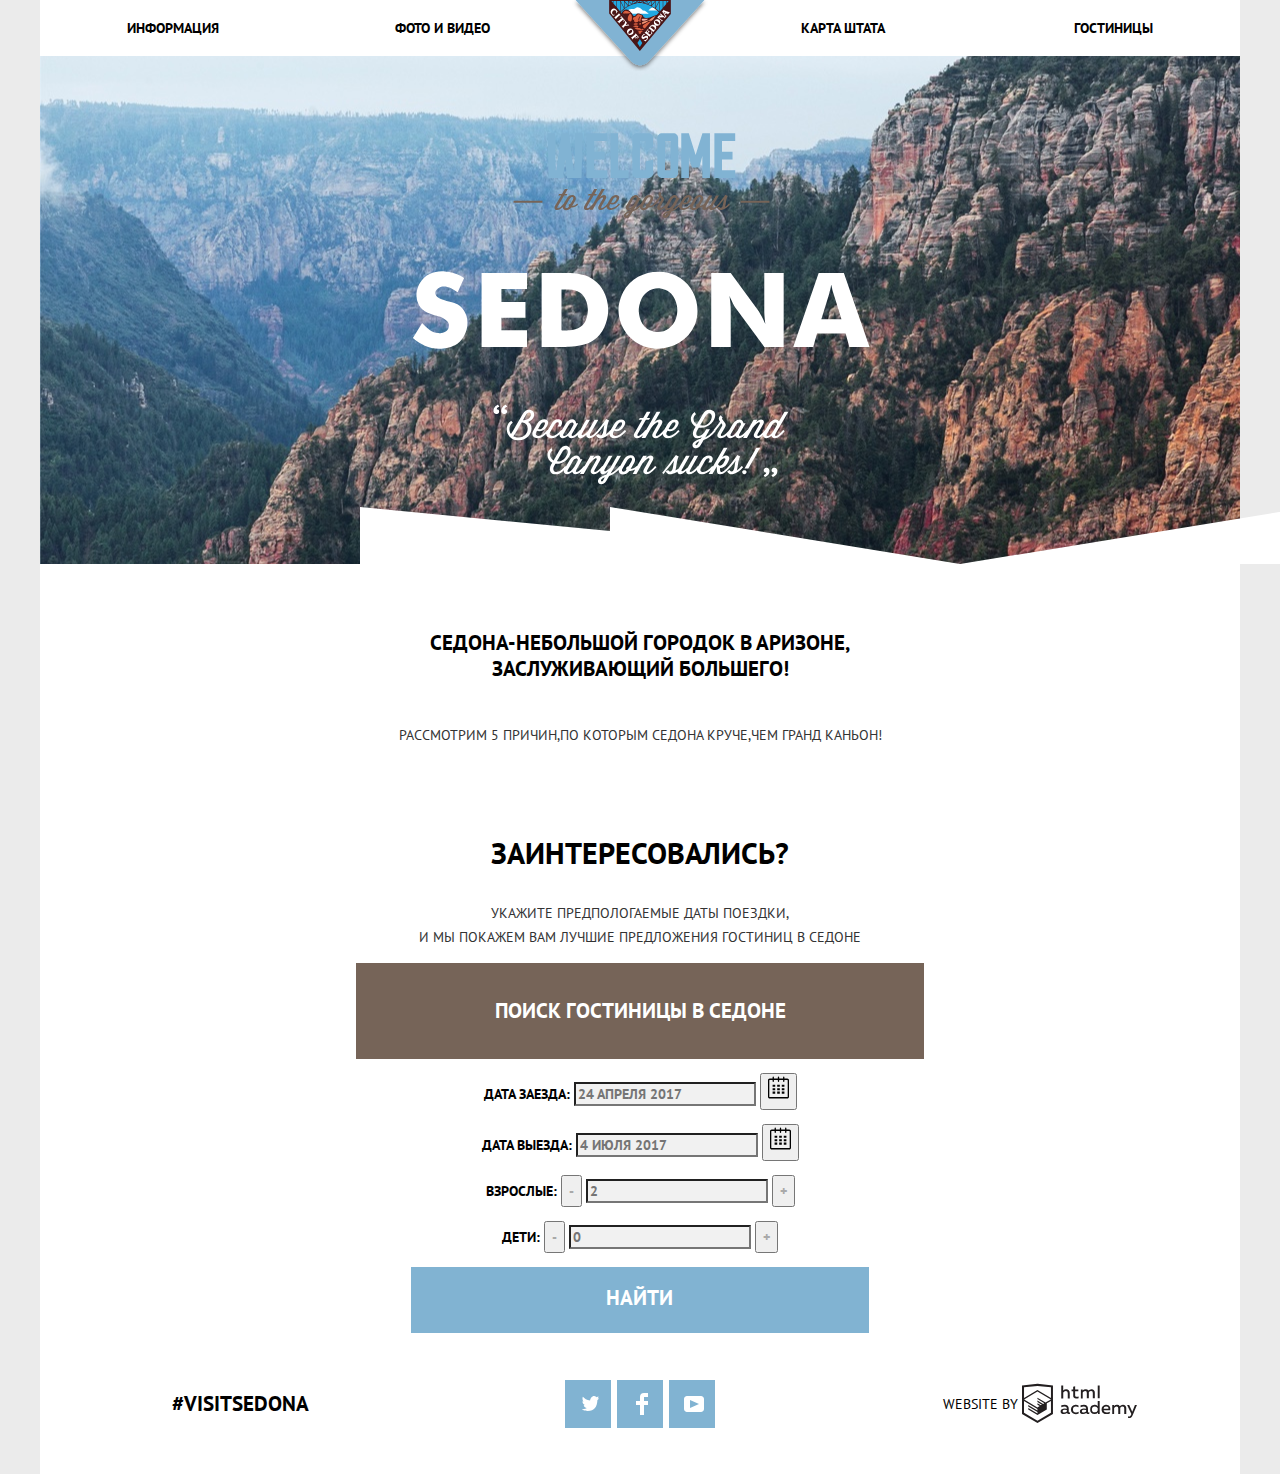
==== index.html @ 4373e03c "Добавляет декоротивные элементы" ====
<!DOCTYPE html>
 <html lang="ru">

 <head>
   <meta charset="utf-8">
   <title>HTML Academy: Седона</title>
   <link href="https://fonts.googleapis.com/css?family=PT+Sans:400,700&display=swap&subset=cyrillic" rel="stylesheet">
   <link href="css/normalize.css" rel="stylesheet">
   <link href="css/style.css" rel="stylesheet">
 </head>

 <body>
   <div class="wrapper">
     <header class="header">
       <nav class="navigation">
         <a class="header-logo">
           <img src="img/icons/logo_sedona.svg" width="138" height="71" alt="Логотип City of Sedona">
         </a>
         <ul class="navigation-list">
           <li><a href="#">Информация</a></li>
           <li><a href="#">Фото и видео</a></li>
           <li><a href="#">Карта штата</a></li>
           <li><a href="inner.html">Гостиницы</a></li>

         </ul>
       </nav>
     </header>
     <main>

       <section class="welcome">
         <h1 class="visually-hidden">О нас</h1>
         <div class="welcome-to">
           <img src="img/intro/sedona_welcome.svg" width="458" height="352" alt="Welcome to the gorgeous. Sedona. Because the Grand Canyon sucks! ">
         </div>
       </section>
       <section class="about-intro">
         <svg width="1200px" height="57px" viewBox="0 0 1200 57" version="1.1" xmlns="http://www.w3.org/2000/svg" xmlns:xlink="http://www.w3.org/1999/xlink" fill="#ffffff">
           <polygon id="Shape" points="0 57 0 0 250 24 250 0 600 57 950 0 950 24 1200 0 1200 57"></polygon>
         </svg>
         <p class="about-intro-name">Седона-небольшой городок в аризоне, заслуживающий большего!</p>
         <p class="feature-title">рассмотрим 5 причин,по которым седона круче,чем гранд каньон!</p>
       </section>

       <div class="search-title">
         <p class="lead">Заинтересовались?</p>
         <p class="search-title-name">Укажите предпологаемые даты поездки,<br>
           и мы покажем вам лучшие предложения гостиниц в седоне</p>
         <section class="search">
           <button type="button" class="search-place">Поиск гостиницы в Седоне</button>
       </div>
       <div class="wrapper-search" <form class="search-form" action="index.html" method="post">
         <p class="search-item">
           <label for="search-arrival-date">Дата заезда:</label>
           <input id="search-arrival-date" type="text" name="arrival-date" value="" placeholder="24 апpеля 2017" aria-label="24 апpеля 2017">
           <button type="button" name="calendar">
             <img src="img/icons/icon_calendar.svg" width="21" height="23" alt="Calendar">
           </button>
         </p>
         <p class="search-item">
           <label for="search-date-departure">Дата выезда:</label>
           <input id="search-date-departure" type="text" name="date-departure" value="" placeholder="4 июля 2017" aria-label="4 июля 2017">
           <button type="button" name="calendar">
             <img src="img/icons/icon_calendar.svg" width="21" height="23" alt="Calendar">
           </button>
         </p>
         <p class="search-item-number">
           <label for="search-number-adults">Взрослые:</label>
           <span class="quantity-change">
             <button class="button number-adults-less" type="button">-</button>
             <input id="search-number-adults" type="text" name="number-adults" value="" placeholder="2" aria-label="2">
             <button class="button number-adults-more" type="button">+</button>
           </span>
         </p>
         <p class="search-item-number">
           <label for="search-number-children">Дети:</label>
           <span class="quantity-change">
             <button class="button number-children-less" type="button">-</button>
             <input id="search-number-children" type="text" name="number-children" value="" placeholder="0" aria-label="0">
             <button class="button number-children-more" type="button">+</button>
           </span>
         </p>
         <button class="button-find" type="submit">Найти</button>
         </form>
       </div>
       </section>
     </main>
     <footer class="footer">


       <p class="photo-link">
         <a href="https://www.instagram.com/explore/tags/visitsedona/?hl=en">#visitsedona</a>
       </p>
       <div class="footer-social">
         <h3 class="visually-hidden">Мы в социальных сетях</h3>
         <ul class="social">
           <li><a class="social-button" href="#">
               <span class="visually-hidden">Мы в социальной сети Twitter</span>
               <svg xmlns="http://www.w3.org/2000/svg" xmlns:xlink="http://www.w3.org/1999/xlink" width="17" height="15" viewBox="0 0 17 15">
                 <path fill="#FFF"
                   d="M10.95.144c1.685-.496 2.984.27 3.577 1.179.673-.231 1.331-.481 2.011-.708a2.345 2.345 0 0 1-.857 1.768c.685.17 1.304-.491 1.304-.491-.169 1-1.006 1.788-1.563 2.024-.231 6.75-3.175 11.217-10.077 11.082h-.446c-.41 0-4.164-.46-4.898-1.887 2.271.196 3.893-.422 4.693-1.177-.96-.3-2.679-.477-2.979-2.95.349.106.564.228 1.19.119C1.705 8.247.374 7.53.448 5.33c.285.328 1.067.536 1.34.472C1.085 5.561-.182 2.442.894.85c1.818 1.854 3.735 3.606 7.152 3.773C8.254 2.33 9.183.793 10.95.144z" />
               </svg>
             </a>
           </li>
           <li>
             <a class="social-button" href="#">
               <span class="visually-hidden">Мы в социальной сети Facebook</span>
               <svg xmlns="http://www.w3.org/2000/svg" width="12" height="22" viewBox="0 0 12 22">
                 <path fill="#FFF" d="M12 4V0H8a4 4 0 0 0-4 4v4H0v4h4v10h4V12h4V8H8V4h4z" />
               </svg>
             </a>
           </li>
           <li><a class="social-button" href="#">
               <span class="visually-hidden">Мы на Youtube канале</span>
               <svg xmlns="http://www.w3.org/2000/svg" width="20px" height="16px" viewBox="0 0 20 16">
                 <path fill="#FFF" d="M17,0 L3,0 C1.35,0 0,1.35 0,3 L0,13 C0,14.65 1.35,16 3,16 L17,16 C18.65,16 20,14.65 20,13 L20,3 C20,1.35 18.65,0 17,0 Z M6.027,11.998 L6.027,4.002 L15.014,8 L6.027,11.998 L6.027,11.998 Z" />
                 </path>
               </svg>
             </a>
           </li>
         </ul>
       </div>
       <p class="courses-link">
         <a class="website-logo" href="https://htmlacademy.ru/intensive/htmlcss">Website By
           <svg xmlns="http://www.w3.org/2000/svg" viewBox="0 0 108.08 36.85" width="115" height="41" fill="#231f20">
             <title>logo-htmlacademy-small1</title>
             <path
               d="M44.61,26.88a2,2,0,0,0,.55-0.1v1.33a3.25,3.25,0,0,1-1.18.21,1.67,1.67,0,0,1-1.67-1,4.84,4.84,0,0,1-3.14,1.08c-1.51,0-2.91-.83-2.91-2.55,0-2.13,2-2.79,3.71-2.79a11.08,11.08,0,0,1,2.17.25v-0.3c0-1-.76-1.77-2.19-1.77a7.42,7.42,0,0,0-3,.64v-1.7a10.21,10.21,0,0,1,3.19-.55c2.36,0,3.81,1.12,3.81,3.65v3a0.54,0.54,0,0,0,.49.59h0.17Zm-6.44-1.13A1.35,1.35,0,0,0,39.63,27h0.11a3.39,3.39,0,0,0,2.41-1V24.58a9.72,9.72,0,0,0-1.81-.21c-1,0-2.16.33-2.16,1.38h0Zm12.36-6.11a5,5,0,0,1,2.57.64V22a4.08,4.08,0,0,0-2.3-.7,2.75,2.75,0,1,0,0,5.49,5,5,0,0,0,2.43-.64v1.71a6.27,6.27,0,0,1-2.76.57A4.21,4.21,0,0,1,46,24.51q0-.21,0-0.41a4.32,4.32,0,0,1,4.18-4.46h0.38Zm12.17,7.24a2,2,0,0,0,.55-0.1v1.33a3.25,3.25,0,0,1-1.18.21,1.67,1.67,0,0,1-1.67-1,4.84,4.84,0,0,1-3.14,1.08c-1.51,0-2.91-.83-2.91-2.55,0-2.13,2-2.79,3.71-2.79a11.08,11.08,0,0,1,2.17.25v-0.3c0-1-.76-1.77-2.19-1.77a7.42,7.42,0,0,0-3,.64v-1.7a10.21,10.21,0,0,1,3.19-.55c2.36,0,3.81,1.12,3.81,3.65v3a0.54,0.54,0,0,0,.49.59h0.17Zm-6.44-1.13A1.35,1.35,0,0,0,57.73,27h0.11a3.39,3.39,0,0,0,2.41-1V24.58a9.72,9.72,0,0,0-1.81-.21c-1.06,0-2.16.33-2.16,1.38h0ZM73,16V28.2H71.35V26.88a3.88,3.88,0,0,1-3.19,1.54,4.4,4.4,0,0,1,0-8.78,3.81,3.81,0,0,1,3,1.3V16H73Zm-4.53,5.22a2.76,2.76,0,1,0,0,5.52A2.86,2.86,0,0,0,71.15,25V23A2.91,2.91,0,0,0,68.49,21.27ZM79,19.64c3.31,0,4.46,2.68,3.92,5.09H76.7c0.21,1.5,1.67,2.11,3.19,2.11a6.11,6.11,0,0,0,2.64-.59v1.6a7.14,7.14,0,0,1-3,.57C77,28.42,74.78,27,74.78,24a4.18,4.18,0,0,1,4-4.39H79Zm0.09,1.54a2.28,2.28,0,0,0-2.44,2.1v0.06H81.3A2,2,0,0,0,79.13,21.18Zm5.73,7V19.87h1.65v1a3.81,3.81,0,0,1,2.78-1.27A2.86,2.86,0,0,1,91.89,21a4.12,4.12,0,0,1,2.91-1.33A3.06,3.06,0,0,1,98,23V28.2h-1.9V23.05a1.59,1.59,0,0,0-1.42-1.75H94.42a2.8,2.8,0,0,0-2.07,1.12V28.2h-1.9V23.05A1.59,1.59,0,0,0,89,21.31H88.8a3,3,0,0,0-2.21,1.29v5.63H84.86Zm21.31-8.33h1.9l-3.91,9.46c-0.9,2.17-2.09,2.86-3.35,2.86a4.76,4.76,0,0,1-1.1-.14V30.46a2.86,2.86,0,0,0,.85.12c0.9,0,1.58-.64,2.07-1.9l0.17-.42-4-8.4h2l2.86,6.29ZM38.73,1.46V6.22a3.81,3.81,0,0,1,2.7-1.14,3.25,3.25,0,0,1,3.44,3.4v5.15H43V8.72a1.81,1.81,0,0,0-1.61-2h-0.3a2.93,2.93,0,0,0-2.32,1.39v5.52h-1.9V1.46h1.9ZM49.94,2.31v3h3V6.91h-3v3.81c0,1.1.5,1.46,1.58,1.46a4.49,4.49,0,0,0,1.69-.33v1.6A6.8,6.8,0,0,1,51,13.8a2.55,2.55,0,0,1-2.86-2.74V6.89H46.58V5.26h1.5V2.74Zm5.4,11.31V5.28H57v1A3.81,3.81,0,0,1,59.77,5a2.86,2.86,0,0,1,2.6,1.33A4.12,4.12,0,0,1,65.28,5,3.06,3.06,0,0,1,68.44,8.4v5.21h-1.9V8.46a1.59,1.59,0,0,0-1.42-1.75H64.89a2.8,2.8,0,0,0-2.07,1.12v5.78h-1.9V8.46A1.59,1.59,0,0,0,59.5,6.71H59.27A3,3,0,0,0,57.06,8v5.63H55.34ZM71.17,1.45H73V13.6H71.17V1.45ZM14.71,0H14.55L0,1.54V28.21l14.55,8.66,14.55-8.66V1.54Zm12.5,27.1L14.55,34.64,1.9,27.12V16.18l12.59,7.5V25L5.86,19.9v1.31l8.68,5.21v1.39L5.87,22.65V24l8.68,5.21,8.75-5.24V18.31L27.2,16V27.12Zm0-12.53-3.48,2-1.6,1L14.51,13v1.31L21,18.23H21l-0.14.09-1,.54-5.37-3.2V17l4.24,2.52-1,.67-3.2-1.9v1.31l2.1,1.24L14.5,22.1,2,14.65,14.51,7.11Zm0-1.32L14.49,5.76,1.91,13.25v-10L14.56,1.92,27.21,3.25v10h0Z"
               transform="translate(0 -0.02)" />
           </svg>
         </a>
       </p>

     </footer>
   </div>
 </body>

 </html>
---- css/style.css ----
body {
  margin: 0;
  padding: 0;
  font-family: "PT Sans", Arial, sans-serif;
  font-size: 14px;
  line-height: 26px;
  font-weight: 700;
  text-align: center;
  text-transform: uppercase;
  color: #000000;
  background-color: #ebebeb;
}

a {
  text-decoration: none;
}

.navigation-list {
  list-style: none;
}

.navigation-list a {
  color: inherit;
}

.navigation-list a:focus {
  color: rgba(0, 0, 0, 0.3);
}

.navigation-list a:hover {
  color: #81b3d2;
}

.navigation-list a:active {
  color: #766357;
}

.welcome {
  background: url("../img/intro/bg_intro.jpg") no-repeat center;
}

.about-intro-name {
  font-size: 21px;
}

.feature-title {
  font-weight: 400;
  color: #333333;
}

.lead {
  font-size: 30px;
  line-height: 36px;
}

.search-title-name {
  font-weight: 400;
  line-height: 24px;
  color: #333333;
}

.search-place {
  font-size: 21px;
  color: #ffffff;
  background-color: #766458;
}

.search-place:focus {
  color: #918883;
  background-color: #513e33;
}

.search-place:hover {
  background-color: #614F44;
}

.search-item input,
.search-item-number input {
  text-transform: inherit;
  background-color: #f1f1f1;
}

.search-item input:hover {
  background-color: #ebebeb;
}

.search-item input:focus {
  background-color: #ffffff;
}

.number-adults-less,
.number-adults-more,
.number-children-less,
.number-children-more {
  color: #a9a9a9;
}

.number-adults-less:focus,
.number-adults-more:focus,
.number-children-less:focus,
.number-children-more:focus {
  color: #81b3d2;
}

.number-adults-less:hover,
.number-adults-more:hover,
.number-children-less:hover,
.number-children-more:hover {
  color: #000000;
}

.button-find {
  font-size: 21px;
  text-transform: inherit;
  color: #ffffff;
  background-color: #81b3d2;
}

.button-find:focus {
  color: #93b8d2;
  background-color: #5595bd;
}

.button-find:hover {
  background-color: #679dc0;
}

.catalog {
  text-align: left;
}

.catalog-list {
  list-style: none;
}

.catalog-item-addition {
  text-align: right;
}

.catalog-item-title,
.catalog-item-info,
.catalog-item-push,
.catalog-item-rating {
  list-style: none;
}

.catalog-item-title {
  font-size: 21px;
}

.catalog-item-title a {
  color: inherit;
}

.catalog-item-title a:focus {
  color: #c9c9c9;
}

.catalog-item-title a:hover {
  color: #81b3d2;
}

.catalog-item-info {
  font-weight: 400;
  line-height: 21px;
  color: #333333;
}

.catalog-item-push {
  line-height: 21px;
  color: #ffffff;
}

.catalog-item-push a {
  color: #ffffff;
}

.button-more {
  background-color: #81b3d2;
}

.button-more:focus {
  color: #93b8d2;
  background-color: #5595bd;
}

.button-more:hover {
  background-color: #679dc0
}

.button-book {
  background-color: #766458;
}

.button-book:focus {
  color: #918883;
  background-color: #513e33;
}

.button-book:hover {
  background-color: #614f44;
}

.catalog-item-rating {
  line-height: 21px;
  font-weight: 400;
  color: #666666;
  background-color: #f1f1f1;
}

.footer {
  background-color: rgba(255, 255, 255, 0.9);
}

.photo-link {
  font-size: 21px;
  text-align: left;
}

.photo-link a {
  color: inherit;
}

.social {
  list-style: none;
}

.social a {
  color: #ffffff;
  background-color: #81b3d2;
}

.social a:focus {
  color: #88b5d1;
  background-color: #5595bd;
}

.social a:hover {
  background-color: #679dc0;
}

.courses-link {
  text-align: right;
}

.website-logo {
  font-weight: 400;
  color: inherit;
}

.website-logo:focus svg {
  fill: #bdbbbb;
}

.website-logo:hover svg {
  fill: #81b3d2;
}

/* ----------------------- Сеточные стили ------------------------- */
html {
  box-sizing: border-box;
}

*,
*::after,
*::before {
  box-sizing: inherit;
}

.wrapper {
  width: 1200px;
  margin: 0 auto;
  background: #ffffff;
  display: block;
}

.navigation-list {
  list-style: none;
  margin: 0;
  padding: 0px 72px;
  display: flex;
  text-align: left;
}

.navigation-list li {
  width: 240px;
  padding: 0;
  margin: 15px;
}

.navigation-list li:nth-child(3) {
  margin-left: auto;
}

.navigation-list li:nth-child(n+3) {
  text-align: right;
}

.navigation-list .active a {
  color: #766357;
}

.header-logo {
  position: absolute;
  z-index: 1;
  width: 138px;
  height: 71px;
  left: 50%;
  top: 0;
  margin-left: -69px;
}

.visually-hidden {
  position: absolute;
  width: 1px;
  height: 1px;
  margin: -1px;
  border: 0;
  padding: 0;
  white-space: nowrap;
  clip-path: inset(100%);
  clip: rect(0 0 0 0);
  overflow: hidden;
}

.welcome {
  min-height: 508px;
  position: relative;
}

.welcome-to {
  position: absolute;
  bottom: 79px;
  right: 370px;
  width: 458px;
  height: 352px;
}

.about-intro {
  padding-top: 66px;
  padding-bottom: 57px;
}

.about-intro svg {
  position: absolute;
  left: 356px;
  top: 507px;
}

.about-intro-name {
  width: 485px;
  margin: 0 auto 40px;
}

.feature-title {
  width: 540px;
  margin: 0 auto;
}

.search-place {
  width: 568px;
  display: block;
  text-transform: uppercase;
  font-weight: 700;
  padding: 35px 125px;
  /* ???30px 10px */
  margin: 0 auto;
  border: 0;
}

.wrapper-search {
  width: 568px;
  margin: 0 auto;
}

.button-find {
  width: 458px;
  display: block;
  padding: 18px 195px 22px 193px;
  margin: 0 auto;
  border: 0;
}

.footer {
  background-color: rgba(255, 255, 255, 0.9);
  padding: 36px 0;
  display: flex;
  align-items: center;
  text-align: center;
}

.photo-link {
  width: 400px;
  font-size: 21px;
  text-align: center;
}

.footer-social {
  width: 400px;
}

.footer-social ul {
  display: flex;
  flex-wrap: wrap;
  justify-content: center;
  margin: 0 auto;
  padding: 0;
  list-style: none;
}

.social-button {
  display: flex;
  align-items: center;
  justify-content: center;
  width: 46px;
  height: 48px;
}

.footer-social li {
  margin-right: 6px;
}

.footer-social li:nth-child(3) {
  margin-right: 0;
}

.courses-link {
  width: 400px;
}

.website-logo {
  display: flex;
  justify-content: center;
  align-items: center;
  margin: 0;
}

svg {
  margin-left: 4px;
}

.catalog-list {
  list-style: none;
  margin: 0;
  padding: 0;
}

.catalog-item {
  display: flex;
  justify-content: center;
  align-items: center;
  padding: 30px 72px;
  border: 1px solid #e5e5e5;
  margin: 0;
}

.catalog-item-image {
  width: 135px;
  margin-right: 30px;
}

.catalog-item-description {
  width: 430px;
}

.catalog-item-title {
  margin: 0;
}

.catalog-item-info {
  margin-bottom: 10px;
  margin-top: 10px;
}

.catalog-item-addition {
  display: flex;
  flex-direction: column;
  margin-left: auto;
}

.catalog-item-push {
  display: flex;
  margin: 0;
}

.catalog-item-push a {
  margin-right: 6px;
}

.catalog-item-push a:nth-child(2) {
  margin-right: 0;
}

.button-more {
  width: 110px;
  padding: 8px 8px 7px 18px;
}

.button-book {
  width: 142px;
  padding: 8px 4px 8px 17px;
}

.catalog-item-stars {
  margin-bottom: 47px;
}

.catalog-item-stars svg {
  repeat: repeat-x;
}

.catalog-item-rating {
  padding: 6px 10px 7px 13px;
}
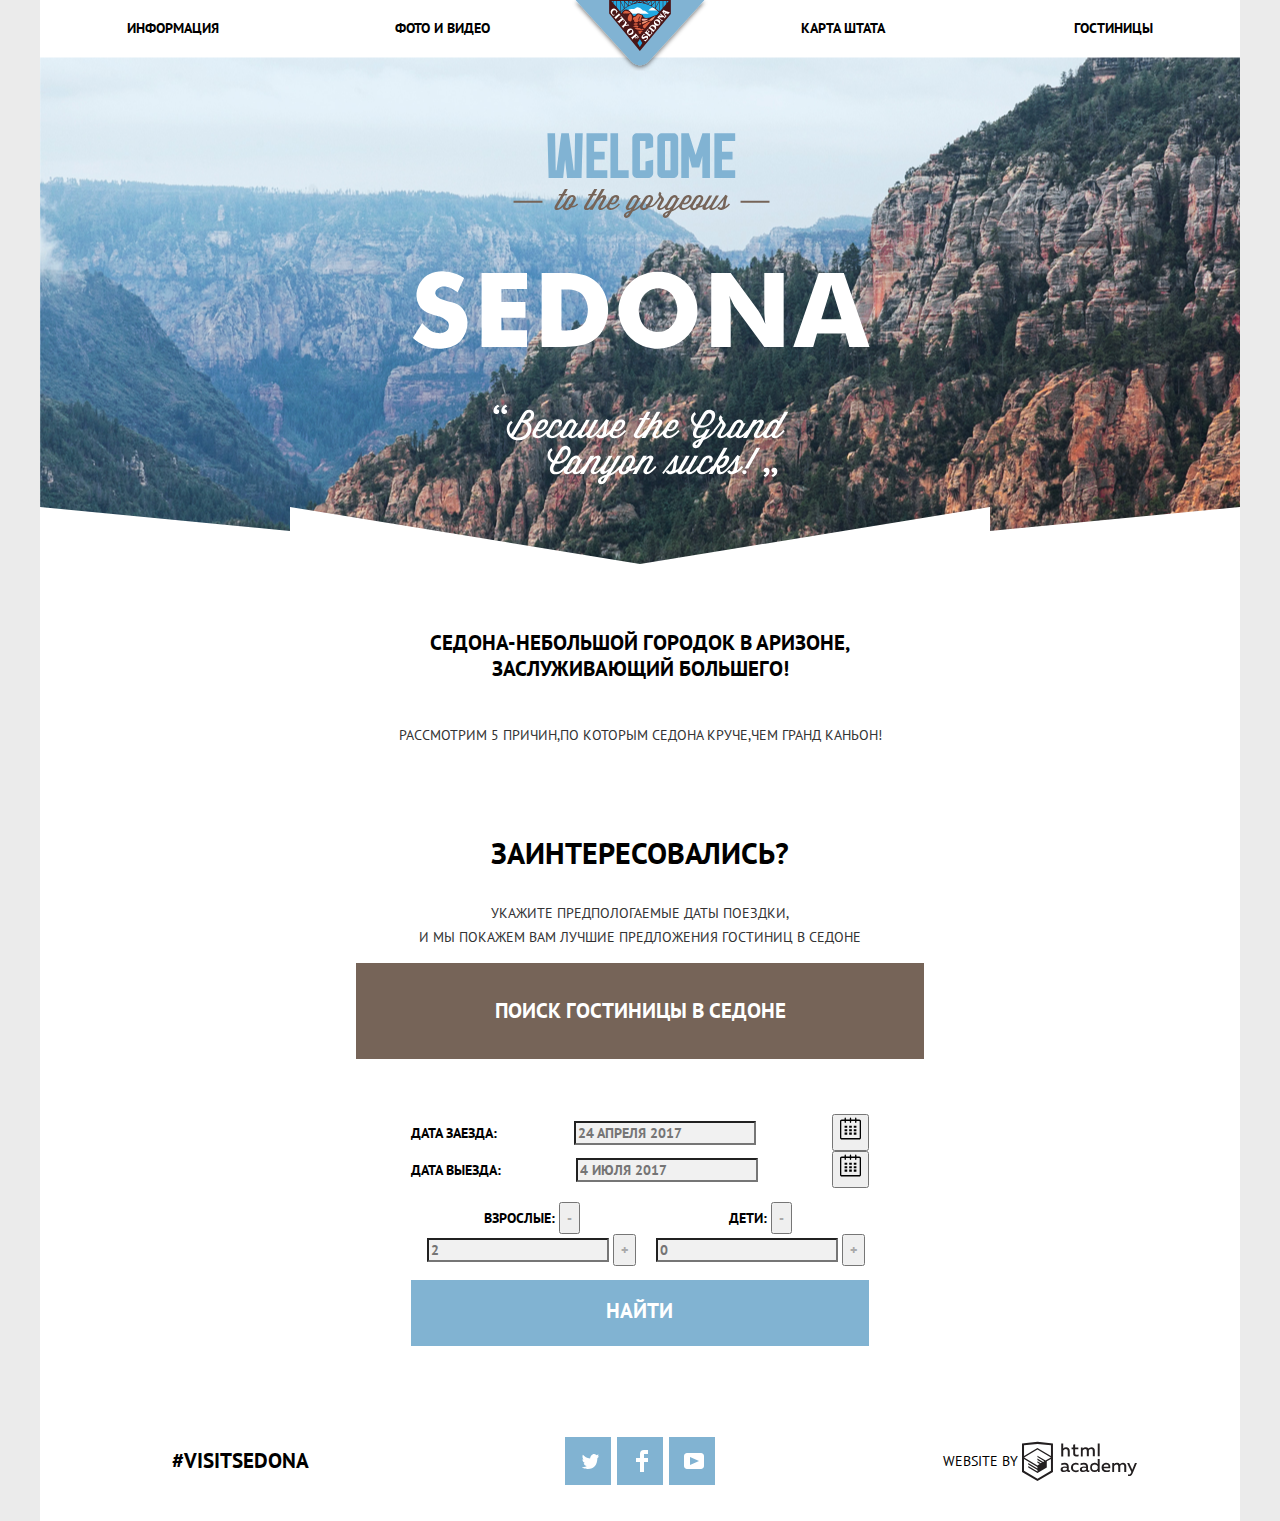
==== commit 4615230f: "Добавляет исправления в декоратививные элементы" ====
--- a/index.html
+++ b/index.html
@@ -29,14 +29,14 @@
 
        <section class="welcome">
          <h1 class="visually-hidden">О нас</h1>
+         <svg width="1200px" height="57px" viewBox="0 0 1200 57" version="1.1" xmlns="http://www.w3.org/2000/svg" xmlns:xlink="http://www.w3.org/1999/xlink" fill="#ffffff">
+           <polygon id="Shape" points="0 57 0 0 250 24 250 0 600 57 950 0 950 24 1200 0 1200 57"></polygon>
+         </svg>
          <div class="welcome-to">
-           <img src="img/intro/sedona_welcome.svg" width="458" height="352" alt="Welcome to the gorgeous. Sedona. Because the Grand Canyon sucks! ">
+           <img src="img/intro/sedona_welcome.svg" width="458" height="352" alt="Welcome to the gorgeous. Sedona. Because the Grand Canyon sucks!">
          </div>
        </section>
        <section class="about-intro">
-         <svg width="1200px" height="57px" viewBox="0 0 1200 57" version="1.1" xmlns="http://www.w3.org/2000/svg" xmlns:xlink="http://www.w3.org/1999/xlink" fill="#ffffff">
-           <polygon id="Shape" points="0 57 0 0 250 24 250 0 600 57 950 0 950 24 1200 0 1200 57"></polygon>
-         </svg>
          <p class="about-intro-name">Седона-небольшой городок в аризоне, заслуживающий большего!</p>
          <p class="feature-title">рассмотрим 5 причин,по которым седона круче,чем гранд каньон!</p>
        </section>
@@ -48,44 +48,46 @@
          <section class="search">
            <button type="button" class="search-place">Поиск гостиницы в Седоне</button>
        </div>
-       <div class="wrapper-search" <form class="search-form" action="index.html" method="post">
-         <p class="search-item">
-           <label for="search-arrival-date">Дата заезда:</label>
-           <input id="search-arrival-date" type="text" name="arrival-date" value="" placeholder="24 апpеля 2017" aria-label="24 апpеля 2017">
-           <button type="button" name="calendar">
-             <img src="img/icons/icon_calendar.svg" width="21" height="23" alt="Calendar">
-           </button>
-         </p>
-         <p class="search-item">
-           <label for="search-date-departure">Дата выезда:</label>
-           <input id="search-date-departure" type="text" name="date-departure" value="" placeholder="4 июля 2017" aria-label="4 июля 2017">
-           <button type="button" name="calendar">
-             <img src="img/icons/icon_calendar.svg" width="21" height="23" alt="Calendar">
-           </button>
-         </p>
-         <p class="search-item-number">
-           <label for="search-number-adults">Взрослые:</label>
-           <span class="quantity-change">
-             <button class="button number-adults-less" type="button">-</button>
-             <input id="search-number-adults" type="text" name="number-adults" value="" placeholder="2" aria-label="2">
-             <button class="button number-adults-more" type="button">+</button>
-           </span>
-         </p>
-         <p class="search-item-number">
-           <label for="search-number-children">Дети:</label>
-           <span class="quantity-change">
-             <button class="button number-children-less" type="button">-</button>
-             <input id="search-number-children" type="text" name="number-children" value="" placeholder="0" aria-label="0">
-             <button class="button number-children-more" type="button">+</button>
-           </span>
-         </p>
-         <button class="button-find" type="submit">Найти</button>
+       <div class="wrapper-search">
+         <form class="search-form" action="index.html" method="post">
+           <p class="search-item">
+             <label for="search-arrival-date">Дата заезда:</label>
+             <input id="search-arrival-date" type="text" name="arrival-date" value="" placeholder="24 апpеля 2017" aria-label="24 апpеля 2017">
+             <button type="button" name="calendar">
+               <img src="img/icons/icon_calendar.svg" width="21" height="23" alt="Calendar">
+             </button>
+           </p>
+           <p class="search-item">
+             <label for="search-date-departure">Дата выезда:</label>
+             <input id="search-date-departure" type="text" name="date-departure" value="" placeholder="4 июля 2017" aria-label="4 июля 2017">
+             <button type="button" name="calendar">
+               <img src="img/icons/icon_calendar.svg" width="21" height="23" alt="Calendar">
+             </button>
+           </p>
+           <div class="number-people">
+             <p class="search-item-number">
+               <label for="search-number-adults">Взрослые:</label>
+               <span class="quantity-change">
+                 <button class="button number-adults-less" type="button">-</button>
+                 <input id="search-number-adults" type="text" name="number-adults" value="" placeholder="2" aria-label="2">
+                 <button class="button number-adults-more" type="button">+</button>
+               </span>
+             </p>
+             <p class="search-item-number">
+               <label for="search-number-children">Дети:</label>
+               <span class="quantity-change">
+                 <button class="button number-children-less" type="button">-</button>
+                 <input id="search-number-children" type="text" name="number-children" value="" placeholder="0" aria-label="0">
+                 <button class="button number-children-more" type="button">+</button>
+               </span>
+             </p>
+           </div>
+           <button class="button-find" type="submit">Найти</button>
          </form>
        </div>
        </section>
      </main>
      <footer class="footer">
-
 
        <p class="photo-link">
          <a href="https://www.instagram.com/explore/tags/visitsedona/?hl=en">#visitsedona</a>
--- a/css/style.css
+++ b/css/style.css
@@ -36,7 +36,7 @@
 }
 
 .welcome {
-  background: url("../img/intro/bg_intro.jpg") no-repeat center;
+  background: url("../img/intro/bg_intro2.jpg") no-repeat center;
 }
 
 .about-intro-name {
@@ -328,6 +328,13 @@
   position: relative;
 }
 
+.welcome svg {
+  position: absolute;
+  margin: 0;
+  right: 0;
+  bottom: 0;
+}
+
 .welcome-to {
   position: absolute;
   bottom: 79px;
@@ -341,12 +348,6 @@
   padding-bottom: 57px;
 }
 
-.about-intro svg {
-  position: absolute;
-  left: 356px;
-  top: 507px;
-}
-
 .about-intro-name {
   width: 485px;
   margin: 0 auto 40px;
@@ -363,7 +364,6 @@
   text-transform: uppercase;
   font-weight: 700;
   padding: 35px 125px;
-  /* ???30px 10px */
   margin: 0 auto;
   border: 0;
 }
@@ -371,10 +371,24 @@
 .wrapper-search {
   width: 568px;
   margin: 0 auto;
+  padding: 55px;
+}
+
+.search-item {
+  display: flex;
+  justify-content: space-between;
+  align-items: center;
+  margin: 0;
+  width: 100%;
+}
+
+.number-people {
+  display: flex;
+  width: 0 auto;
 }
 
 .button-find {
-  width: 458px;
+  width: 100%;
   display: block;
   padding: 18px 195px 22px 193px;
   margin: 0 auto;
@@ -390,6 +404,7 @@
 }
 
 .photo-link {
+  margin: 0;
   width: 400px;
   font-size: 21px;
   text-align: center;
@@ -426,6 +441,7 @@
 
 .courses-link {
   width: 400px;
+  margin: 0;
 }
 
 .website-logo {
@@ -455,8 +471,15 @@
 }
 
 .catalog-item-image {
-  width: 135px;
   margin-right: 30px;
+  padding: 0;
+}
+
+.catalog-item-image img {
+  border: 0;
+  max-width: 100%;
+  height: auto;
+  vertical-align: top;
 }
 
 .catalog-item-description {
@@ -464,12 +487,12 @@
 }
 
 .catalog-item-title {
-  margin: 0;
+  margin: -3px;
 }
 
 .catalog-item-info {
-  margin-bottom: 10px;
-  margin-top: 10px;
+  margin-bottom: 14px;
+  margin-top: 7px;
 }
 
 .catalog-item-addition {
@@ -480,6 +503,7 @@
 
 .catalog-item-push {
   display: flex;
+  align-items: flex-start;
   margin: 0;
 }
 
@@ -493,22 +517,37 @@
 
 .button-more {
   width: 110px;
-  padding: 8px 8px 7px 18px;
+  padding: 3px;
+  text-align: center;
 }
 
 .button-book {
   width: 142px;
-  padding: 8px 4px 8px 17px;
+  padding: 3px;
+  text-align: center;
 }
 
 .catalog-item-stars {
   margin-bottom: 47px;
-}
-
-.catalog-item-stars svg {
-  repeat: repeat-x;
+  height: 17px;
+  background: url("../img/icons/icon_star.svg");
+  background-repeat: space;
+  margin: 0 0 47px auto;
+}
+
+.stars-4 {
+  width: 89px;
+}
+
+.stars-3 {
+  width: 65px;
+}
+
+.stars-2 {
+  width: 41px;
 }
 
 .catalog-item-rating {
-  padding: 6px 10px 7px 13px;
-}
+  padding: 3px;
+  text-align: center;
+}
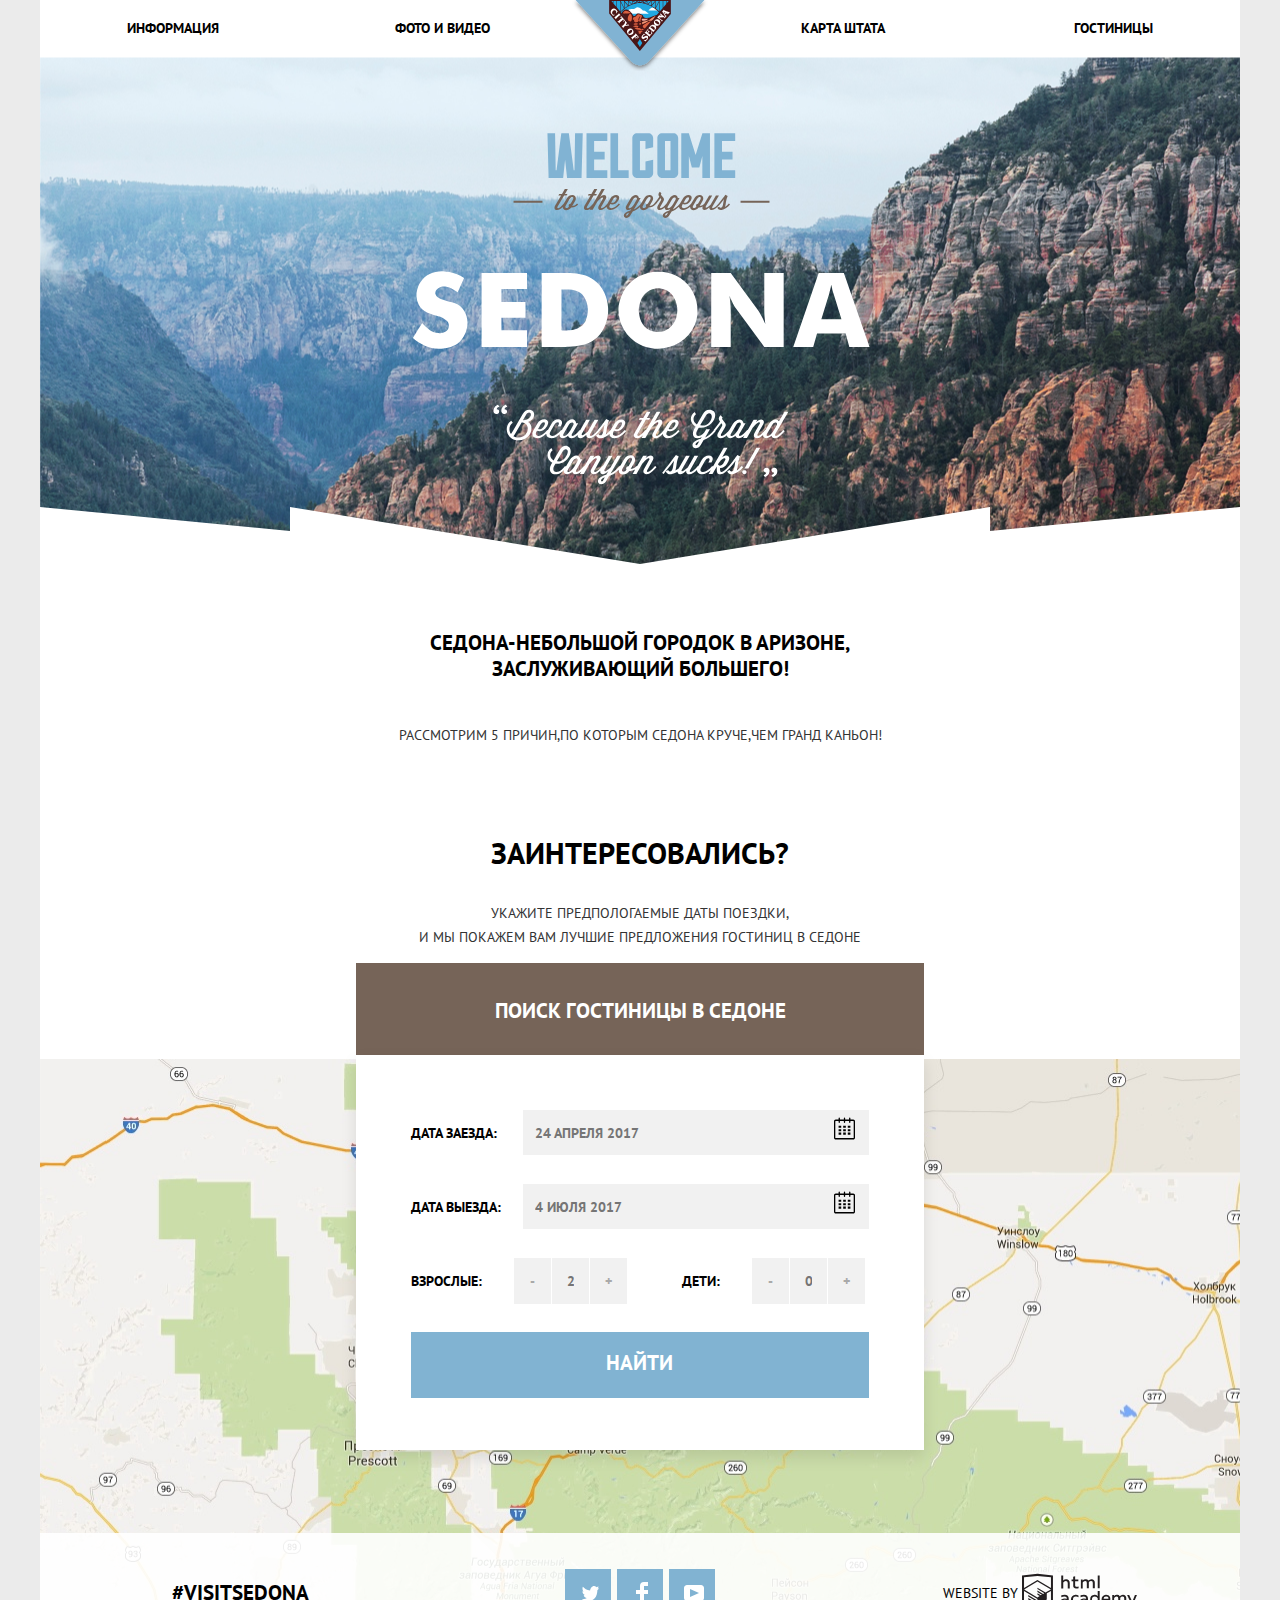
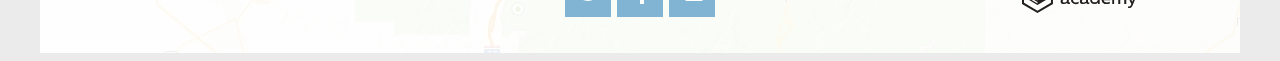
==== commit 3838ed1c: "завершает верстку проекта" ====
--- a/index.html
+++ b/index.html
@@ -48,6 +48,9 @@
          <section class="search">
            <button type="button" class="search-place">Поиск гостиницы в Седоне</button>
        </div>
+       <section class="modal-map">
+         <img src="img/bottom/map.jpg" width="1200" height="594" alt="Map">
+       </section>
        <div class="wrapper-search">
          <form class="search-form" action="index.html" method="post">
            <p class="search-item">
@@ -87,8 +90,7 @@
        </div>
        </section>
      </main>
-     <footer class="footer">
-
+     <footer class="footer footer-main">
        <p class="photo-link">
          <a href="https://www.instagram.com/explore/tags/visitsedona/?hl=en">#visitsedona</a>
        </p>
--- a/css/style.css
+++ b/css/style.css
@@ -363,15 +363,68 @@
   display: block;
   text-transform: uppercase;
   font-weight: 700;
-  padding: 35px 125px;
+  padding: 35px;
   margin: 0 auto;
   border: 0;
 }
 
+.modal-map {
+  top: 50%;
+  left: 50%;
+  width: 1200px;
+  height: 594px;
+  margin: 0;
+}
+
 .wrapper-search {
+  position: absolute;
+  top: 1055px;
+  left: 50%;
+  margin-left: -284px;
   width: 568px;
-  margin: 0 auto;
+  height: 395px;
   padding: 55px;
+  background-color: #ffffff;
+  box-shadow: 0 7px 15px rgba(0, 0, 0, 0.1);
+}
+
+.search-item input[type="text"] {
+  box-sizing: border-box;
+  width: 346px;
+  padding: 14px 214px 13px 12px;
+  padding-right: 40px;
+  border: none;
+}
+
+.search-item button {
+  position: absolute;
+  left: 50%;
+  margin: 0;
+  margin-left: 194px;
+  padding: 0;
+  margin-right: 9px;
+  background-color: #f1f1f1;
+  border: none;
+}
+
+.number-adults-less,
+.number-adults-more,
+.number-children-less,
+.number-children-more {
+  width: 38px;
+  background-color: #f1f1f1;
+  border: none;
+  border-right: 1px solid #ffffff;
+  padding: 10px;
+  margin: 0;
+}
+
+.quantity-change input[type="text"] {
+  width: 38px;
+  padding: 14px 15px;
+  margin: 0;
+  border: none;
+  border-right: 1px solid #ffffff;
 }
 
 .search-item {
@@ -379,7 +432,23 @@
   justify-content: space-between;
   align-items: center;
   margin: 0;
+  padding: 0;
+  margin-bottom: 29px;
   width: 100%;
+}
+
+.search-item-number {
+  display: flex;
+  align-items: center;
+  margin: 0;
+  margin-right: 54px;
+}
+
+.quantity-change {
+  display: flex;
+  padding: 0;
+  margin: 0;
+  padding-left: 32px;
 }
 
 .number-people {
@@ -392,15 +461,21 @@
   display: block;
   padding: 18px 195px 22px 193px;
   margin: 0 auto;
+  margin-top: 28px;
   border: 0;
 }
 
 .footer {
+  position: absolute;
   background-color: rgba(255, 255, 255, 0.9);
   padding: 36px 0;
   display: flex;
   align-items: center;
   text-align: center;
+}
+
+.footer-main {
+  margin-top: -120px;
 }
 
 .photo-link {
@@ -487,7 +562,7 @@
 }
 
 .catalog-item-title {
-  margin: -3px;
+  margin-top: -3px;
 }
 
 .catalog-item-info {
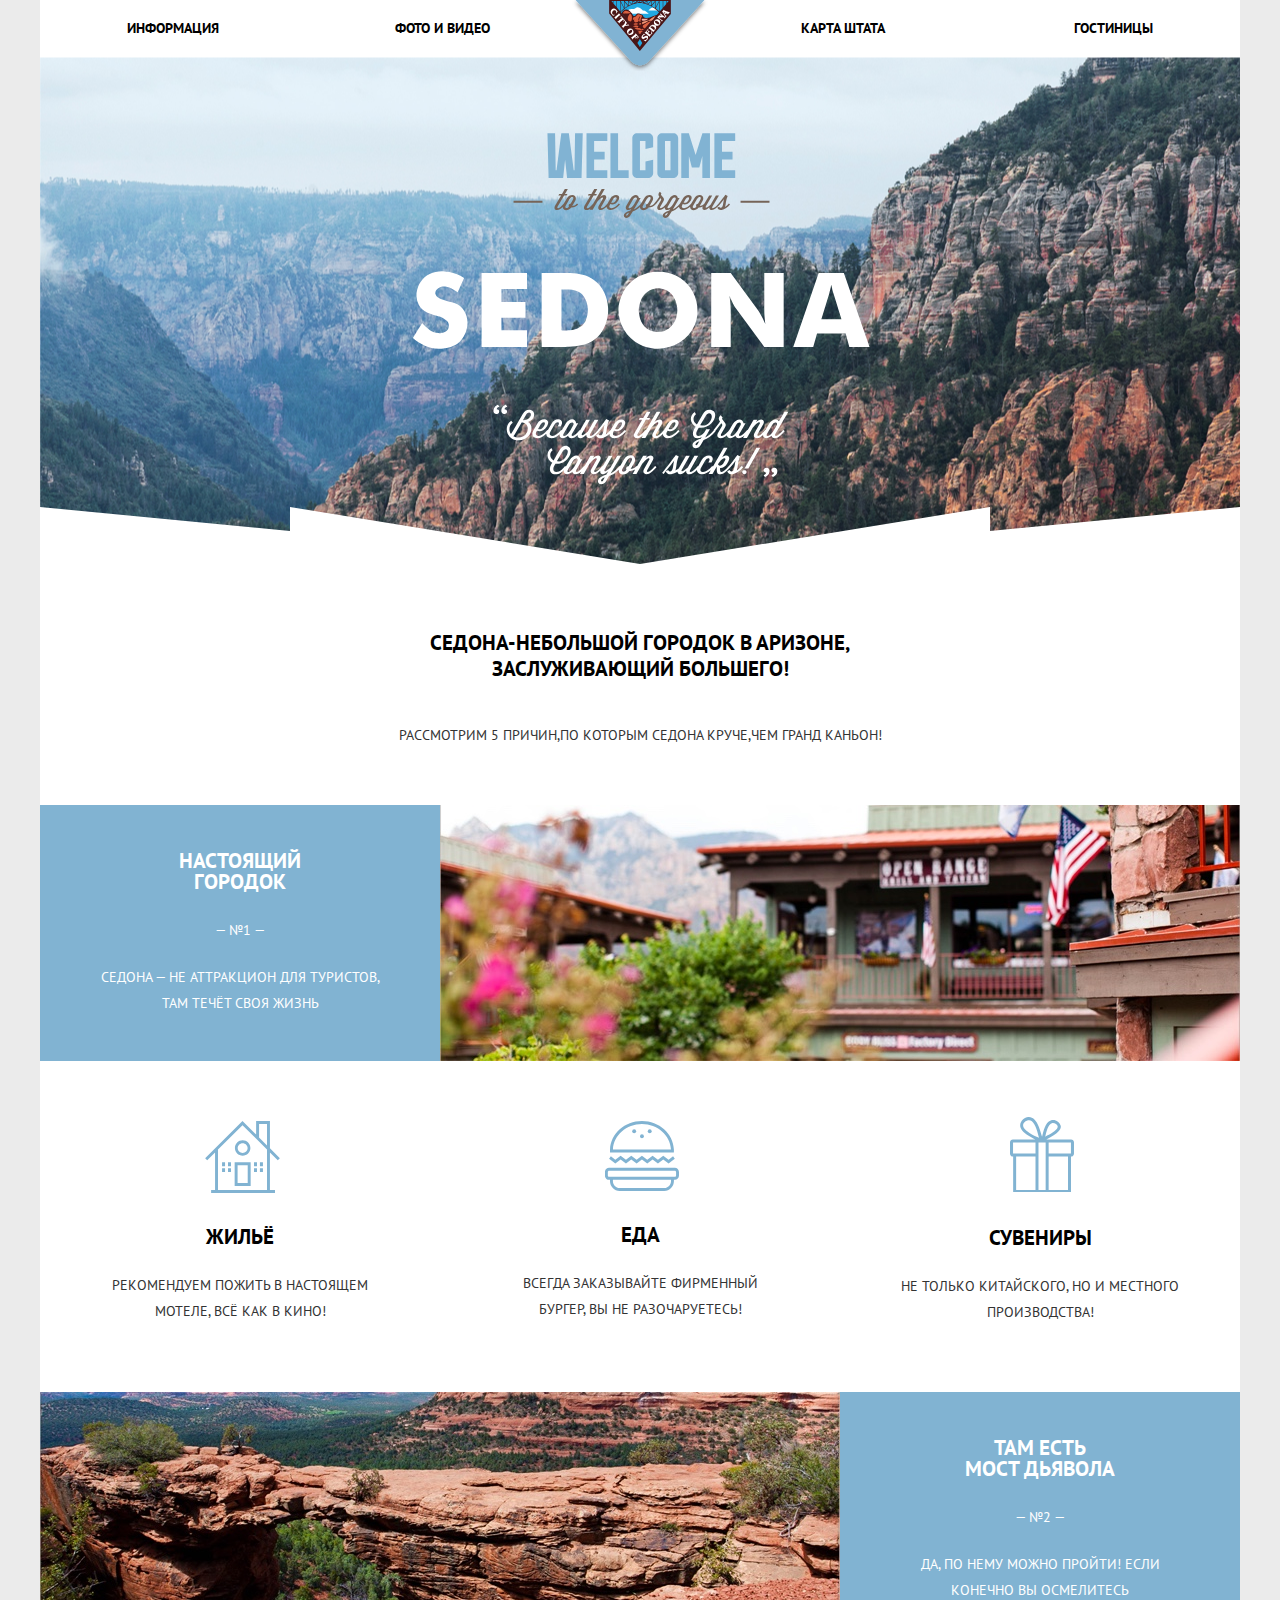
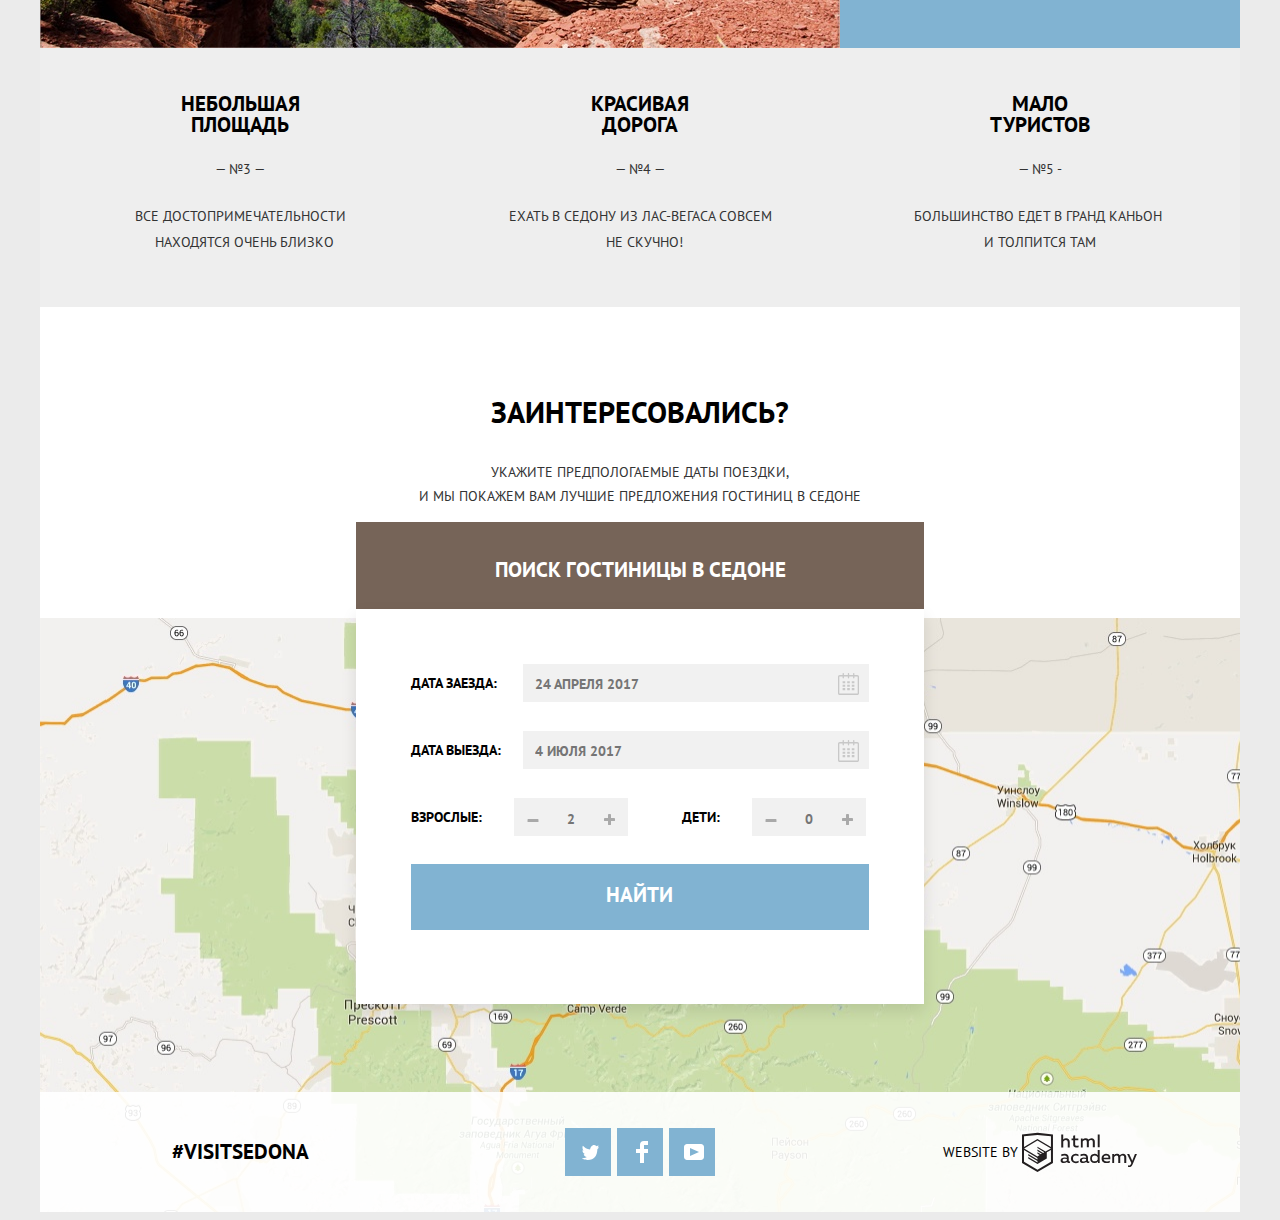
==== commit 6aac1841: "Завершает верстку проекта" ====
--- a/index.html
+++ b/index.html
@@ -21,7 +21,6 @@
            <li><a href="#">Фото и видео</a></li>
            <li><a href="#">Карта штата</a></li>
            <li><a href="inner.html">Гостиницы</a></li>
-
          </ul>
        </nav>
      </header>
@@ -39,6 +38,95 @@
        <section class="about-intro">
          <p class="about-intro-name">Седона-небольшой городок в аризоне, заслуживающий большего!</p>
          <p class="feature-title">рассмотрим 5 причин,по которым седона круче,чем гранд каньон!</p>
+
+         <ul class="advantage">
+           <li class="advantage-item">
+             <div class="advantage-info ">
+               <h2 class="advantage-title">Настоящий <br> городок</h2>
+               <p class="advantage-number">— №1 —</p>
+               <p class="advantage-description">Седона — не аттракцион для туристов,<br> там течёт своя жизнь
+             </div>
+             <div class="open-range">
+               <img src="img/main/range.jpg" width="800" height="256" alt="Cafe">
+             </div>
+           </li>
+           <section class="about-services">
+             <ul class="services">
+               <li class="services-item housing">
+                 <svg width="75px" height="72px" viewBox="0 0 75 72" version="1.1" xmlns="http://www.w3.org/2000/svg" xmlns:xlink="http://www.w3.org/1999/xlink" fill="#81B3D2">
+                   <path d="M29.656,65.033 L45.656,65.033 L45.656,41.21 L29.656,41.21 L29.656,65.033 Z M32.593,44.134 L42.718,44.134 L42.718,62.11 L32.593,62.11 L32.593,44.134 L32.593,44.134 Z" fill-rule="nonzero"></path>
+                   <path
+                     d="M72.771,39.253 L74.847,37.185 L64.939,27.32 L64.939,0 L51.127,0 L51.127,13.567 L37.5,0 L0.152,37.185 L2.229,39.253 L10.061,31.458 L10.061,69.076 L6.124,69.076 L6.124,72 L69.999,72 L69.999,69.076 L64.94,69.076 L64.94,31.458 L72.771,39.253 Z M62.002,69.076 L12.999,69.076 L12.999,28.534 L37.5,4.149 L62.002,28.534 L62.002,69.076 L62.002,69.076 Z M62.002,24.394 L54.064,16.492 L54.064,2.924 L62.002,2.924 L62.002,24.394 L62.002,24.394 Z"
+                     fill-rule="nonzero"></path>
+                   <path
+                     d="M29.906,27.08 C29.906,31.341 33.376,34.793 37.656,34.793 C41.935,34.793 45.406,31.341 45.406,27.08 C45.406,22.821 41.935,19.367 37.656,19.367 C33.375,19.367 29.906,22.821 29.906,27.08 Z M37.656,22.135 C40.4,22.135 42.625,24.349 42.625,27.08 C42.625,29.812 40.4,32.028 37.656,32.028 C34.91,32.028 32.686,29.812 32.686,27.08 C32.686,24.349 34.911,22.135 37.656,22.135 Z M17.061,41.21 L20.061,41.21 L20.061,45.129 L17.061,45.129 L17.061,41.21 Z M22.999,41.21 L25.999,41.21 L25.999,45.129 L22.999,45.129 L22.999,41.21 Z M17.061,47.182 L20.061,47.182 L20.061,51.101 L17.061,51.101 L17.061,47.182 Z M22.999,47.182 L25.999,47.182 L25.999,51.101 L22.999,51.101 L22.999,47.182 Z M48.998,41.21 L51.998,41.21 L51.998,45.129 L48.998,45.129 L48.998,41.21 Z M54.936,41.21 L57.936,41.21 L57.936,45.129 L54.936,45.129 L54.936,41.21 Z M48.998,47.182 L51.998,47.182 L51.998,51.101 L48.998,51.101 L48.998,47.182 Z M54.936,47.182 L57.936,47.182 L57.936,51.101 L54.936,51.101 L54.936,47.182 Z"
+                     fill-rule="nonzero"></path>
+                 </svg>
+                 <h2 class="services-title">Жильё</h2>
+                 <p class="services-info">Рекомендуем пожить в настоящем <br> мотеле, всё как в кино!</p>
+               </li>
+               <li class="services-item food">
+                 <svg xmlns="http://www.w3.org/2000/svg" width="74" height="70" viewBox="0 0 74 70">
+                   <g fill="#81B3D2">
+                     <path
+                       d="M69.854 46.71H4.051c-2.274 0-4.135 1.94-4.135 4.313v3.504c0 2.372 1.861 4.313 4.135 4.313h.93v1.053c0 5.536 4.341 10.065 9.648 10.065h44.646c5.306 0 9.648-4.529 9.648-10.065V58.84h.93c2.274 0 4.135-1.941 4.135-4.313v-3.504c0-2.373-1.86-4.313-4.134-4.313zm-3.848 13.184c0 3.871-3.019 7.021-6.73 7.021H14.629c-3.711 0-6.731-3.15-6.731-7.021v-1.053h58.107v1.053zm5.065-5.367c0 .688-.558 1.271-1.218 1.271H4.051c-.66 0-1.217-.582-1.217-1.271v-3.504c0-.688.558-1.271 1.217-1.271h65.802c.66 0 1.218.582 1.218 1.271v3.504zM15.634 38.406l5.323 4.059 5.326-4.059 5.328 4.059 5.328-4.059 5.328 4.059 5.329-4.059 5.327 4.059 5.33-4.06 5.336 4.059 6.194-4.712-1.72-2.459-4.474 3.403-5.336-4.057-5.33 4.056-5.327-4.057-5.329 4.057-5.328-4.057-5.328 4.057-5.328-4.057-5.325 4.057-5.323-4.057-5.327 4.057-4.467-3.401-1.721 2.457 6.188 4.714zM7.978 31.544H68.855c.041-.619.069-1.241.069-1.87 0-.394-.016-.783-.032-1.173C68.227 12.657 54.186 0 36.952 0 19.719 0 5.677 12.657 5.013 28.501c-.017.39-.032.78-.032 1.173 0 .629.028 1.251.07 1.87h2.927zM36.952 3.043c15.591 0 28.35 11.316 29.021 25.458H7.931c.673-14.142 13.43-25.458 29.021-25.458z" />
+                     <ellipse cx="36.952" cy="15.26" rx="1.945" ry="2.03" />
+                     <ellipse cx="29.172" cy="10.23" rx="1.946" ry="2.03" />
+                     <ellipse cx="44.732" cy="10.23" rx="1.946" ry="2.03" />
+                   </g>
+                 </svg>
+                 <h2 class="services-title">Еда</h2>
+                 <p class="services-info">Всегда заказывайте фирменный <br> бургер, вы не разочаруетесь!</p>
+               </li>
+               <li class="services-item souvenirs">
+                 <svg width="64px" height="76px" viewBox="0 0 64 76" version="1.1" xmlns="http://www.w3.org/2000/svg" xmlns:xlink="http://www.w3.org/1999/xlink" fill="#81B3D2">
+                   <path
+                     d="M61.097,23.501 L36.312,23.501 C50.125,16.602 51.229,12.25 50.72,9.816 C49.558,5.853 45.028,2.793 40.718,4.409 C35.149,6.498 33.581,14.797 32.074,20.796 C30.15,14.726 28.29,6.982 23.938,3.059 C22.677,1.921 20.843,0.795 18.175,1.031 C14.149,1.387 8.373,6.413 10.717,12.012 C12.968,17.39 20.404,20.789 25.295,23.501 L2.879,23.501 C1.29354898,23.5026342 0.00715074489,24.7845643 0,26.37 L0,37.692 C0.00715074489,39.2774357 1.29354898,40.5593658 2.879,40.561 L3.153,40.561 L3.153,77 L60.994,77 L60.994,40.561 L61.097,40.561 C62.6828412,40.5599156 63.969847,39.2778255 63.977,37.692 L63.977,26.37 C63.969847,24.7841745 62.6828412,23.5020844 61.097,23.501 Z M42.413,6.944 C44.516,6.634 47.395,8.243 47.668,10.153 C48.061,12.909 44.268,15.408 42.582,16.574 C40.059,18.318 37.654,19.217 35.295,20.629 C36.179,16.939 37.844,7.618 42.413,6.944 L42.413,6.944 Z M19.531,16.912 C17.306,15.427 12.987,12.481 13.091,9.141 C13.203,5.546 18.834,2.571 21.905,5.255 C25.761,8.626 27.618,16.36 29.024,21.812 C25.775,20.273 22.696,19.024 19.531,16.912 L19.531,16.912 Z M25.503,74.026 L6.136,74.026 L6.136,40.561 L25.504,40.561 L25.504,74.026 L25.503,74.026 Z M25.503,37.524 L3.046,37.524 L3.046,26.538 L25.503,26.538 L25.503,37.524 L25.503,37.524 Z M35.66,37.524 L35.66,74.027 L28.486,74.027 L28.486,26.538 L35.66,26.538 L35.66,37.524 Z M58.011,74.026 L38.644,74.026 L38.644,40.561 L58.011,40.561 L58.011,74.026 L58.011,74.026 Z M60.931,37.524 L38.644,37.524 L38.644,26.538 L60.931,26.538 L60.931,37.524 L60.931,37.524 Z">
+                   </path>
+                 </svg>
+                 <h2 class="services-title">Сувениры</h2>
+                 <p class="services-info">Не только китайского, но и местного <br> производства!</p>
+               </li>
+             </ul>
+           </section>
+
+           <li class="advantage-item">
+             <div class="space">
+               <img src="img/main/bridge.jpg" width="800" height="256" alt="Bridge">
+             </div>
+             <div class="advantage-info">
+               <h2 class="advantage-title">Там есть<br>мост дьявола</h2>
+               <p class="advantage-number">— №2 —</p>
+               <p class="advantage-description">Да, по нему можно пройти! Если<br>конечно вы осмелитесь</p>
+             </div>
+           </li>
+           <div class="advantages-list-next">
+             <li class="advantage-item-next">
+               <div class="advantage-info-next">
+                 <h2 class="advantage-title-next">Небольшая <br> площадь</h2>
+                 <p class="advantage-number-next">— №3 —</p>
+                 <p class="advantage-description-next">Все достопримечательности <br> + находятся очень близко</p>
+               </div>
+             </li>
+             <li class="advantage-item-next">
+               <div class="advantage-info-next">
+                 <h2 class="advantage-title-next">Красивая <br> дорога</h2>
+                 <p class="advantage-number-next">— №4 —</p>
+                 <p class="advantage-description-next">Ехать в Седону из Лас-Вегаса совсем <br> + не скучно!</p>
+               </div>
+             </li>
+             <li class="advantage-item-next">
+               <div class="advantage-info-next">
+                 <h2 class="advantage-title-next">Мало <br> туристов</h2>
+                 <p class="advantage-number-next">— №5 -</p>
+                 <p class="advantage-description-next">Большинство едет в гранд каньон + <br> и толпится там</p>
+               </div>
+             </li>
+           </div>
+         </ul>
        </section>
 
        <div class="search-title">
@@ -57,31 +145,116 @@
              <label for="search-arrival-date">Дата заезда:</label>
              <input id="search-arrival-date" type="text" name="arrival-date" value="" placeholder="24 апpеля 2017" aria-label="24 апpеля 2017">
              <button type="button" name="calendar">
-               <img src="img/icons/icon_calendar.svg" width="21" height="23" alt="Calendar">
+
+               <svg xmlns="http://www.w3.org/2000/svg" width="21" height="22" viewBox="0 0 21 22" fill="#c8c8c8">
+                 <path
+                   d="M19.251 2.025h-2.845V.648c0-.381-.294-.689-.656-.689-.363 0-.656.308-.656.689v1.377h-3.938V.648c0-.381-.294-.689-.655-.689-.363 0-.657.308-.657.689v1.377H5.906V.648c0-.381-.294-.689-.656-.689-.363 0-.657.308-.657.689v1.377H1.75C.784 2.025 0 2.847 0 3.862v16.302C0 21.179.784 22 1.75 22h17.501c.966 0 1.749-.821 1.749-1.836V3.862c0-1.015-.783-1.837-1.749-1.837zm.437 18.139a.448.448 0 0 1-.437.459H1.75a.45.45 0 0 1-.438-.459V3.862a.45.45 0 0 1 .438-.459h2.844v1.378c0 .381.294.689.657.689.362 0 .656-.308.656-.689V3.403h3.938v1.378c0 .381.294.689.657.689.361 0 .655-.308.655-.689V3.403h3.938v1.378c0 .381.293.689.656.689.362 0 .656-.308.656-.689V3.403h2.845c.241 0 .437.206.437.459v16.302z" />
+                 <path
+                   d="M4.594 8.225h2.625v2.066H4.594zM4.594 11.668h2.625v2.067H4.594zM4.594 15.112h2.625v2.066H4.594zM9.188 15.112h2.625v2.066H9.188zM9.188 11.668h2.625v2.067H9.188zM9.188 8.225h2.625v2.066H9.188zM13.781 15.112h2.625v2.066h-2.625zM13.781 11.668h2.625v2.067h-2.625zM13.781 8.225h2.625v2.066h-2.625z" />
+               </svg>
+
              </button>
            </p>
            <p class="search-item">
              <label for="search-date-departure">Дата выезда:</label>
              <input id="search-date-departure" type="text" name="date-departure" value="" placeholder="4 июля 2017" aria-label="4 июля 2017">
              <button type="button" name="calendar">
-               <img src="img/icons/icon_calendar.svg" width="21" height="23" alt="Calendar">
+               <svg xmlns="http://www.w3.org/2000/svg" width="21" height="22" viewBox="0 0 21 22" fill="#c8c8c8">
+                 <path
+                   d="M19.251 2.025h-2.845V.648c0-.381-.294-.689-.656-.689-.363 0-.656.308-.656.689v1.377h-3.938V.648c0-.381-.294-.689-.655-.689-.363 0-.657.308-.657.689v1.377H5.906V.648c0-.381-.294-.689-.656-.689-.363 0-.657.308-.657.689v1.377H1.75C.784 2.025 0 2.847 0 3.862v16.302C0 21.179.784 22 1.75 22h17.501c.966 0 1.749-.821 1.749-1.836V3.862c0-1.015-.783-1.837-1.749-1.837zm.437 18.139a.448.448 0 0 1-.437.459H1.75a.45.45 0 0 1-.438-.459V3.862a.45.45 0 0 1 .438-.459h2.844v1.378c0 .381.294.689.657.689.362 0 .656-.308.656-.689V3.403h3.938v1.378c0 .381.294.689.657.689.361 0 .655-.308.655-.689V3.403h3.938v1.378c0 .381.293.689.656.689.362 0 .656-.308.656-.689V3.403h2.845c.241 0 .437.206.437.459v16.302z" />
+                 <path
+                   d="M4.594 8.225h2.625v2.066H4.594zM4.594 11.668h2.625v2.067H4.594zM4.594 15.112h2.625v2.066H4.594zM9.188 15.112h2.625v2.066H9.188zM9.188 11.668h2.625v2.067H9.188zM9.188 8.225h2.625v2.066H9.188zM13.781 15.112h2.625v2.066h-2.625zM13.781 11.668h2.625v2.067h-2.625zM13.781 8.225h2.625v2.066h-2.625z" />
+               </svg>
              </button>
            </p>
            <div class="number-people">
              <p class="search-item-number">
                <label for="search-number-adults">Взрослые:</label>
                <span class="quantity-change">
-                 <button class="button number-adults-less" type="button">-</button>
+                 <button class="button number-adults-less" type="button">
+                   <svg width="12px" height="3px" viewBox="0 0 12 3" version="1.1" xmlns="http://www.w3.org/2000/svg" xmlns:xlink="http://www.w3.org/1999/xlink">
+                     <defs>
+                       <rect x="180" y="208" width="12" height="3" id="rect-1"></rect>
+                     </defs>
+                     <g id="Pages" stroke="none" stroke-width="1" fill="none" fill-rule="evenodd">
+                       <g id="Index" transform="translate(-536.000000, -2377.000000)">
+                         <g id="search-form" transform="translate(356.000000, 2169.000000)">
+                           <g id="">
+                             <image x="180" y="208" width="12" height="3"
+                               xlink:href="[data-uri]">
+                             </image>
+                             <use fill-opacity="0" fill="#000000" fill-rule="evenodd" xlink:href="#rect-1"></use>
+                           </g>
+                         </g>
+                       </g>
+                     </g>
+                   </svg>
+                 </button>
                  <input id="search-number-adults" type="text" name="number-adults" value="" placeholder="2" aria-label="2">
-                 <button class="button number-adults-more" type="button">+</button>
+                 <button class="button number-adults-more" type="button">
+                   <svg width="11px" height="11px" viewBox="0 0 11 11" version="1.1" xmlns="http://www.w3.org/2000/svg" xmlns:xlink="http://www.w3.org/1999/xlink">
+                     <defs>
+                       <rect x="256" y="204" width="11" height="11" id="rect-1"></rect>
+                     </defs>
+                     <g id="Pages" stroke="none" stroke-width="1" fill="none" fill-rule="evenodd">
+                       <g id="Index" transform="translate(-612.000000, -2373.000000)">
+                         <g id="search-form" transform="translate(356.000000, 2169.000000)">
+                           <g id="">
+                             <image x="256" y="204" width="11" height="11"
+                               xlink:href="[data-uri]">
+                             </image>
+                             <use fill-opacity="0" fill="#000000" fill-rule="evenodd" xlink:href="#rect-1"></use>
+                           </g>
+                         </g>
+                       </g>
+                     </g>
+                   </svg>
+                 </button>
                </span>
              </p>
              <p class="search-item-number">
                <label for="search-number-children">Дети:</label>
                <span class="quantity-change">
-                 <button class="button number-children-less" type="button">-</button>
+                 <button class="button number-children-less" type="button">
+                   <svg width="12px" height="3px" viewBox="0 0 12 3" version="1.1" xmlns="http://www.w3.org/2000/svg" xmlns:xlink="http://www.w3.org/1999/xlink">
+                     <defs>
+                       <rect x="180" y="208" width="12" height="3" id="rect-1"></rect>
+                     </defs>
+                     <g id="Pages" stroke="none" stroke-width="1" fill="none" fill-rule="evenodd">
+                       <g id="Index" transform="translate(-536.000000, -2377.000000)">
+                         <g id="search-form" transform="translate(356.000000, 2169.000000)">
+                           <g id="">
+                             <image x="180" y="208" width="12" height="3"
+                               xlink:href="[data-uri]">
+                             </image>
+                             <use fill-opacity="0" fill="#000000" fill-rule="evenodd" xlink:href="#rect-1"></use>
+                           </g>
+                         </g>
+                       </g>
+                     </g>
+                   </svg>
+
+                 </button>
                  <input id="search-number-children" type="text" name="number-children" value="" placeholder="0" aria-label="0">
-                 <button class="button number-children-more" type="button">+</button>
+                 <button class="button number-children-more" type="button">
+                   <svg width="11px" height="11px" viewBox="0 0 11 11" version="1.1" xmlns="http://www.w3.org/2000/svg" xmlns:xlink="http://www.w3.org/1999/xlink">
+                     <defs>
+                       <rect x="256" y="204" width="11" height="11" id="rect-1"></rect>
+                     </defs>
+                     <g id="Pages" stroke="none" stroke-width="1" fill="none" fill-rule="evenodd">
+                       <g id="Index" transform="translate(-612.000000, -2373.000000)">
+                         <g id="search-form" transform="translate(356.000000, 2169.000000)">
+                           <g id="">
+                             <image x="256" y="204" width="11" height="11"
+                               xlink:href="[data-uri]">
+                             </image>
+                             <use fill-opacity="0" fill="#000000" fill-rule="evenodd" xlink:href="#rect-1"></use>
+                           </g>
+                         </g>
+                       </g>
+                     </g>
+                   </svg>
+                 </button>
                </span>
              </p>
            </div>
--- a/css/style.css
+++ b/css/style.css
@@ -11,252 +11,6 @@
   background-color: #ebebeb;
 }
 
-a {
-  text-decoration: none;
-}
-
-.navigation-list {
-  list-style: none;
-}
-
-.navigation-list a {
-  color: inherit;
-}
-
-.navigation-list a:focus {
-  color: rgba(0, 0, 0, 0.3);
-}
-
-.navigation-list a:hover {
-  color: #81b3d2;
-}
-
-.navigation-list a:active {
-  color: #766357;
-}
-
-.welcome {
-  background: url("../img/intro/bg_intro2.jpg") no-repeat center;
-}
-
-.about-intro-name {
-  font-size: 21px;
-}
-
-.feature-title {
-  font-weight: 400;
-  color: #333333;
-}
-
-.lead {
-  font-size: 30px;
-  line-height: 36px;
-}
-
-.search-title-name {
-  font-weight: 400;
-  line-height: 24px;
-  color: #333333;
-}
-
-.search-place {
-  font-size: 21px;
-  color: #ffffff;
-  background-color: #766458;
-}
-
-.search-place:focus {
-  color: #918883;
-  background-color: #513e33;
-}
-
-.search-place:hover {
-  background-color: #614F44;
-}
-
-.search-item input,
-.search-item-number input {
-  text-transform: inherit;
-  background-color: #f1f1f1;
-}
-
-.search-item input:hover {
-  background-color: #ebebeb;
-}
-
-.search-item input:focus {
-  background-color: #ffffff;
-}
-
-.number-adults-less,
-.number-adults-more,
-.number-children-less,
-.number-children-more {
-  color: #a9a9a9;
-}
-
-.number-adults-less:focus,
-.number-adults-more:focus,
-.number-children-less:focus,
-.number-children-more:focus {
-  color: #81b3d2;
-}
-
-.number-adults-less:hover,
-.number-adults-more:hover,
-.number-children-less:hover,
-.number-children-more:hover {
-  color: #000000;
-}
-
-.button-find {
-  font-size: 21px;
-  text-transform: inherit;
-  color: #ffffff;
-  background-color: #81b3d2;
-}
-
-.button-find:focus {
-  color: #93b8d2;
-  background-color: #5595bd;
-}
-
-.button-find:hover {
-  background-color: #679dc0;
-}
-
-.catalog {
-  text-align: left;
-}
-
-.catalog-list {
-  list-style: none;
-}
-
-.catalog-item-addition {
-  text-align: right;
-}
-
-.catalog-item-title,
-.catalog-item-info,
-.catalog-item-push,
-.catalog-item-rating {
-  list-style: none;
-}
-
-.catalog-item-title {
-  font-size: 21px;
-}
-
-.catalog-item-title a {
-  color: inherit;
-}
-
-.catalog-item-title a:focus {
-  color: #c9c9c9;
-}
-
-.catalog-item-title a:hover {
-  color: #81b3d2;
-}
-
-.catalog-item-info {
-  font-weight: 400;
-  line-height: 21px;
-  color: #333333;
-}
-
-.catalog-item-push {
-  line-height: 21px;
-  color: #ffffff;
-}
-
-.catalog-item-push a {
-  color: #ffffff;
-}
-
-.button-more {
-  background-color: #81b3d2;
-}
-
-.button-more:focus {
-  color: #93b8d2;
-  background-color: #5595bd;
-}
-
-.button-more:hover {
-  background-color: #679dc0
-}
-
-.button-book {
-  background-color: #766458;
-}
-
-.button-book:focus {
-  color: #918883;
-  background-color: #513e33;
-}
-
-.button-book:hover {
-  background-color: #614f44;
-}
-
-.catalog-item-rating {
-  line-height: 21px;
-  font-weight: 400;
-  color: #666666;
-  background-color: #f1f1f1;
-}
-
-.footer {
-  background-color: rgba(255, 255, 255, 0.9);
-}
-
-.photo-link {
-  font-size: 21px;
-  text-align: left;
-}
-
-.photo-link a {
-  color: inherit;
-}
-
-.social {
-  list-style: none;
-}
-
-.social a {
-  color: #ffffff;
-  background-color: #81b3d2;
-}
-
-.social a:focus {
-  color: #88b5d1;
-  background-color: #5595bd;
-}
-
-.social a:hover {
-  background-color: #679dc0;
-}
-
-.courses-link {
-  text-align: right;
-}
-
-.website-logo {
-  font-weight: 400;
-  color: inherit;
-}
-
-.website-logo:focus svg {
-  fill: #bdbbbb;
-}
-
-.website-logo:hover svg {
-  fill: #81b3d2;
-}
-
-/* ----------------------- Сеточные стили ------------------------- */
 html {
   box-sizing: border-box;
 }
@@ -272,32 +26,6 @@
   margin: 0 auto;
   background: #ffffff;
   display: block;
-}
-
-.navigation-list {
-  list-style: none;
-  margin: 0;
-  padding: 0px 72px;
-  display: flex;
-  text-align: left;
-}
-
-.navigation-list li {
-  width: 240px;
-  padding: 0;
-  margin: 15px;
-}
-
-.navigation-list li:nth-child(3) {
-  margin-left: auto;
-}
-
-.navigation-list li:nth-child(n+3) {
-  text-align: right;
-}
-
-.navigation-list .active a {
-  color: #766357;
 }
 
 .header-logo {
@@ -310,6 +38,58 @@
   margin-left: -69px;
 }
 
+.navigation-list {
+  list-style: none;
+  margin: 0;
+  padding: 0px 72px;
+  display: flex;
+  text-align: left;
+}
+
+.navigation-list li {
+  width: 240px;
+  padding: 0;
+  margin: 15px;
+}
+
+.navigation-list li:nth-child(3) {
+  margin-left: auto;
+}
+
+.navigation-list li:nth-child(n+3) {
+  text-align: right;
+}
+
+a {
+  text-decoration: none;
+}
+
+.navigation-list .active a {
+  color: #766357;
+}
+
+.navigation-list a {
+  color: inherit;
+}
+
+.navigation-list a:focus {
+  color: rgba(0, 0, 0, 0.3);
+}
+
+.navigation-list a:hover {
+  color: #81b3d2;
+}
+
+.navigation-list a:active {
+  color: #766357;
+}
+
+.welcome {
+  background: url("../img/intro/bg_intro2.jpg") no-repeat center;
+  min-height: 508px;
+  position: relative;
+}
+
 .visually-hidden {
   position: absolute;
   width: 1px;
@@ -323,11 +103,6 @@
   overflow: hidden;
 }
 
-.welcome {
-  min-height: 508px;
-  position: relative;
-}
-
 .welcome svg {
   position: absolute;
   margin: 0;
@@ -351,11 +126,136 @@
 .about-intro-name {
   width: 485px;
   margin: 0 auto 40px;
+  font-size: 21px;
 }
 
 .feature-title {
+  font-weight: 400;
+  color: #333333;
   width: 540px;
   margin: 0 auto;
+  margin-bottom: 57px;
+}
+
+.advantage {
+  list-style: none;
+  padding: 0;
+  margin: 0;
+}
+
+.advantage-item {
+  color: #ffffff;
+  display: flex;
+}
+
+.advantage-info {
+  weight: 400px;
+  background: #81b3d2;
+}
+
+.advantage-title {
+  line-height: 21px;
+  margin-top: 45px;
+  margin-bottom: 25px;
+}
+
+.advantage-number {
+  font-weight: 400;
+  margin-top: 0;
+  margin-bottom: 21px;
+}
+
+.advantage-description {
+  width: 400px;
+  margin: 0;
+  font-weight: 400;
+}
+
+.open-range {
+  height: 256px;
+}
+
+.services {
+  list-style: none;
+  padding: 0;
+  margin: 0;
+  display: flex;
+}
+
+.services-item {
+  width: 400px;
+}
+
+.housing svg {
+  margin-top: 60px;
+  margin-bottom: 25px;
+}
+
+.food svg {
+  margin-top: 60px;
+  margin-bottom: 25px;
+}
+
+.souvenirs svg {
+  margin-top: 55px;
+  margin-bottom: 27px;
+}
+
+.services-title {
+  margin: 0;
+  line-height: 21px;
+}
+
+.services-info {
+  padding-top: 25px;
+  padding-bottom: 67px;
+  font-weight: 400;
+  color: #333333;
+  margin: 0;
+}
+
+.space {
+  height: 256px;
+}
+
+.advantages-list-next {
+  display: flex;
+  text-align: center;
+  background-color: #eeeeee;
+}
+
+.advantage-info-next {
+  width: 400px;
+  margin: 0;
+}
+
+.advantage-title-next {
+  line-height: 21px;
+  margin-top: 45px;
+  margin-bottom: 21px;
+}
+
+.advantage-number-next {
+  font-weight: 400;
+  color: #333333;
+  margin-bottom: 21px;
+}
+
+.advantage-description-next {
+  color: #333333;
+  font-weight: 400;
+  margin-bottom: 52px;
+}
+
+.lead {
+  font-size: 30px;
+  line-height: 36px;
+}
+
+.search-title-name {
+  font-weight: 400;
+  line-height: 24px;
+  color: #333333;
 }
 
 .search-place {
@@ -366,6 +266,18 @@
   padding: 35px;
   margin: 0 auto;
   border: 0;
+  font-size: 21px;
+  color: #ffffff;
+  background-color: #766458;
+}
+
+.search-place:focus {
+  color: #918883;
+  background-color: #513e33;
+}
+
+.search-place:hover {
+  background-color: #614F44;
 }
 
 .modal-map {
@@ -378,7 +290,7 @@
 
 .wrapper-search {
   position: absolute;
-  top: 1055px;
+  top: 2209px;
   left: 50%;
   margin-left: -284px;
   width: 568px;
@@ -388,72 +300,122 @@
   box-shadow: 0 7px 15px rgba(0, 0, 0, 0.1);
 }
 
+.search-item {
+  display: flex;
+  justify-content: space-between;
+  align-items: center;
+  margin: 0;
+  padding: 0;
+  margin-bottom: 29px;
+  width: 100%;
+}
+
+.search-item button {
+  position: absolute;
+  padding: 0;
+  width: 22px;
+  height: 21px;
+  left: 50%;
+  margin-left: 194px;
+  border: none;
+  background-color: transparent;
+}
+
 .search-item input[type="text"] {
   box-sizing: border-box;
   width: 346px;
-  padding: 14px 214px 13px 12px;
+  padding: 11px 194px 9px 12px;
   padding-right: 40px;
   border: none;
 }
 
-.search-item button {
-  position: absolute;
-  left: 50%;
-  margin: 0;
-  margin-left: 194px;
-  padding: 0;
-  margin-right: 9px;
+.search-item input,
+.search-item-number input {
+  text-transform: inherit;
   background-color: #f1f1f1;
-  border: none;
+}
+
+.search-item input:hover {
+  background-color: #ebebeb;
+}
+
+.search-item input:focus {
+  background-color: #ffffff;
+}
+
+.search-item svg:hover {
+  fill: #000000;
+}
+
+.search-item svg:focus {
+  fill: #81b3d2;
+}
+
+.number-people {
+  display: flex;
+  align-items: center;
+}
+
+.search-item-number {
+  display: flex;
+  align-items: center;
+  margin: 0;
+  margin-right: 54px;
+}
+
+.quantity-change {
+  display: flex;
+  padding: 0;
+  margin: 0;
+  padding-left: 32px;
+}
+
+.quantity-change button {
+  width: 38px;
+  margin: 0;
+}
+
+.quantity-change button:hover,
+.quantity-change input:hover {
+  background-color: #ebebeb;
+}
+
+.quantity-change button:focus,
+.quantity-change input:focus {
+  background-color: #ffffff;
 }
 
 .number-adults-less,
 .number-adults-more,
 .number-children-less,
 .number-children-more {
-  width: 38px;
   background-color: #f1f1f1;
   border: none;
-  border-right: 1px solid #ffffff;
-  padding: 10px;
-  margin: 0;
+}
+
+.number-adults-less svg,
+.number-children-less svg {
+  margin: 0;
+}
+
+.number-adults-more svg,
+.number-children-more svg {
+  margin: 0;
+  margin-top: 12px;
 }
 
 .quantity-change input[type="text"] {
   width: 38px;
-  padding: 14px 15px;
+  padding: 12px 15px 8px 15px;
   margin: 0;
   border: none;
-  border-right: 1px solid #ffffff;
-}
-
-.search-item {
-  display: flex;
-  justify-content: space-between;
-  align-items: center;
-  margin: 0;
-  padding: 0;
-  margin-bottom: 29px;
-  width: 100%;
-}
-
-.search-item-number {
-  display: flex;
-  align-items: center;
-  margin: 0;
-  margin-right: 54px;
-}
-
-.quantity-change {
-  display: flex;
-  padding: 0;
-  margin: 0;
-  padding-left: 32px;
-}
-
-.number-people {
-  display: flex;
-  width: 0 auto;
+}
+
+.button-find {
+  font-size: 21px;
+  text-transform: inherit;
+  color: #ffffff;
+  background-color: #81b3d2;
 }
 
 .button-find {
@@ -465,6 +427,15 @@
   border: 0;
 }
 
+.button-find:focus {
+  color: #93b8d2;
+  background-color: #5595bd;
+}
+
+.button-find:hover {
+  background-color: #679dc0;
+}
+
 .footer {
   position: absolute;
   background-color: rgba(255, 255, 255, 0.9);
@@ -472,6 +443,10 @@
   display: flex;
   align-items: center;
   text-align: center;
+}
+
+.footer {
+  background-color: rgba(255, 255, 255, 0.9);
 }
 
 .footer-main {
@@ -483,6 +458,11 @@
   width: 400px;
   font-size: 21px;
   text-align: center;
+  font-size: 21px;
+}
+
+.photo-link a {
+  color: inherit;
 }
 
 .footer-social {
@@ -496,6 +476,32 @@
   margin: 0 auto;
   padding: 0;
   list-style: none;
+}
+
+.footer-social li {
+  margin-right: 6px;
+}
+
+.footer-social li:nth-child(3) {
+  margin-right: 0;
+}
+
+.social {
+  list-style: none;
+}
+
+.social a {
+  color: #ffffff;
+  background-color: #81b3d2;
+}
+
+.social a:focus {
+  color: #88b5d1;
+  background-color: #5595bd;
+}
+
+.social a:hover {
+  background-color: #679dc0;
 }
 
 .social-button {
@@ -506,19 +512,20 @@
   height: 48px;
 }
 
-.footer-social li {
-  margin-right: 6px;
-}
-
-.footer-social li:nth-child(3) {
-  margin-right: 0;
-}
-
 .courses-link {
   width: 400px;
   margin: 0;
 }
 
+.courses-link {
+  text-align: right;
+}
+
+.website-logo {
+  font-weight: 400;
+  color: inherit;
+}
+
 .website-logo {
   display: flex;
   justify-content: center;
@@ -528,6 +535,303 @@
 
 svg {
   margin-left: 4px;
+}
+
+.website-logo:focus svg {
+  fill: #bdbbbb;
+}
+
+.website-logo:hover svg {
+  fill: #81b3d2;
+}
+
+/*--------------------------------------------------------------------------*/
+.filters {
+  background: url("../img/intro/bg_filter.jpg") no-repeat center;
+  min-height: 215px;
+  position: relative;
+  display: flex;
+  color: #ffffff;
+}
+
+.filters-list-infrastructure {
+  font-weight: 400;
+  padding: 0;
+  margin: 0;
+  margin-left: 71px;
+  margin-top: 27px;
+}
+
+.filters-title {
+  margin: 0;
+  margin-bottom: 20px;
+  font-size: 16px;
+}
+
+.filters-title-house {
+  font-size: 16px;
+  margin: 0;
+  margin-right: 75px;
+  margin-bottom: 20px;
+}
+
+.item-infrastructure {
+  list-style: none;
+  display: flex;
+  align-items: center;
+}
+
+.item-infrastructure svg {
+  margin: 0;
+  margin-bottom: 20px;
+}
+
+.item-infrastructure svg:hover,
+.item-housing svg:hover {
+  fill: #ffffff;
+}
+
+.infrastructure-kind {
+  margin: 0;
+  margin-left: 10px;
+  margin-bottom: 20px;
+}
+
+.infrastructure-kind-off {
+  margin: 0;
+  margin-left: 15px;
+  margin-bottom: 20px;
+}
+
+.filters-list-housing {
+  font-weight: 400;
+  padding: 0;
+  margin: 0;
+  margin-left: 102px;
+  margin-top: 27px;
+}
+
+.item-housing {
+  list-style: none;
+  display: flex;
+  align-items: center;
+}
+
+.housing-kind {
+  margin: 0;
+  margin-left: 10px;
+  margin-bottom: 20px;
+}
+
+.item-housing svg {
+  margin: 0;
+  margin-bottom: 20px;
+}
+
+.filter-range {
+  margin-top: 30px;
+  margin-left: 320px;
+  width: 330px;
+}
+
+.filter-range-title {
+  margin-bottom: 9px;
+  text-align: left;
+  font-weight: 600;
+  font-size: 16px;
+  line-height: 21px;
+}
+
+.price-controls {
+  position: relative;
+  height: 36px;
+  margin-bottom: 20px;
+  font-size: 0;
+  border: 2px solid #ffffff;
+  border-radius: 2px;
+}
+
+.price-controls::after {
+  content: "";
+  position: absolute;
+  top: 50%;
+  left: 50%;
+  width: 2px;
+  height: 22px;
+  background: #ffffff;
+  transform: translate(-50%, -50%);
+}
+
+.price-controls label {
+  display: inline-block;
+  font-weight: 400;
+  font-size: 14px;
+  line-height: 38px;
+  cursor: pointer;
+}
+
+.price-controls .min-price,
+.price-controls .max-price {
+  width: 90px;
+}
+
+.price-controls input {
+  width: 50px;
+  margin: 0;
+  color: inherit;
+  font: inherit;
+  background: none;
+  border: none;
+}
+
+.range-controls {
+  position: relative;
+  margin-bottom: 32px;
+}
+
+.range-controls .scale {
+  height: 2px;
+  background: rgba(255, 255, 255, 0.3);
+}
+
+.range-controls .bar {
+  width: 80%;
+  height: 2px;
+  background: #ffffff;
+}
+
+.range-toggle {
+  position: absolute;
+  top: -9px;
+  width: 4px;
+  height: 4px;
+  background: #ababab;
+  border: 8px solid #ffffff;
+  border-radius: 50%;
+  box-shadow: 0 2px 1px 0 rgba(0, 1, 1, 0.2);
+  cursor: pointer;
+}
+
+.range-toggle:hover {
+  background: #1c4f80;
+}
+
+.range-toggle-min {
+  left: 0;
+}
+
+.range-toggle-max {
+  left: 80%;
+}
+
+.btn-transparent {
+  display: block;
+  margin: 0 auto;
+  padding: 6px 35px;
+  font-weight: 400;
+  font-size: 14px;
+  line-height: 20px;
+  color: #ffffff;
+  text-transform: uppercase;
+  background: transparent;
+  border: 2px solid #ffffff;
+  border-radius: 2px;
+  cursor: pointer;
+}
+
+.btn-transparent:hover {
+  color: #000000;
+  background: #ffffff;
+}
+
+.found-housing {
+  display: flex;
+  margin-left: 74px;
+}
+
+.found-number {
+  margin-top: 29px;
+  margin-bottom: 31px;
+}
+
+.sorting-kind {
+  list-style: none;
+  display: flex;
+  text-align: left;
+  margin: 0;
+  padding: 0;
+}
+
+.sorting-kind li {
+  margin-top: 30px;
+  margin-bottom: 30px;
+  font-size: 12px;
+  font-weight: 400;
+}
+
+.sorting {
+  font-weight: 400;
+  margin: 30px 32px 30px 40px;
+  font-size: 12px;
+}
+
+.sorting-price {
+  color: #81b3d2;
+}
+
+.sorting-type,
+.sorting-rating {
+  margin-left: 30px;
+  color: #c8c8c8;
+  border-bottom: 1px dotted #81b3d2;
+}
+
+.sorting-type:hover,
+.sorting-rating:hover {
+  color: #81b3d2;
+}
+
+.sorting-type:focus,
+.sorting-rating:focus {
+  color: #000000;
+}
+
+.up-arrow {
+  position: absolute;
+  top: 310px;
+  right: 395px;
+  border-left: 5px solid transparent;
+  border-right: 5px solid transparent;
+  border-bottom: 10px solid #c8c8c8;
+}
+
+.arrow-down {
+  position: absolute;
+  top: 310px;
+  right: 375px;
+  border-left: 5px solid transparent;
+  border-right: 5px solid transparent;
+  border-top: 10px solid #81b3d2;
+}
+
+.up-arrow:hover {
+  border-bottom: 10px solid #000000;
+}
+
+.arrow-down:hover {
+  border-top: 10px solid #000000;
+}
+
+.up-arrow:focus {
+  border-bottom: 10px solid #81b3d2;
+}
+
+.arrow-down:focus {
+  border-top: 10px solid #81b3d2;
+}
+
+.catalog {
+  text-align: left;
 }
 
 .catalog-list {
@@ -561,45 +865,61 @@
   width: 430px;
 }
 
+.catalog-item-title,
+.catalog-item-info,
+.catalog-item-push,
+.catalog-item-rating {
+  list-style: none;
+}
+
 .catalog-item-title {
   margin-top: -3px;
+  margin-bottom: 6px;
+  font-size: 21px;
+}
+
+.catalog-item-title a {
+  color: inherit;
+}
+
+.catalog-item-title a:focus {
+  color: #c9c9c9;
+}
+
+.catalog-item-title a:hover {
+  color: #81b3d2;
 }
 
 .catalog-item-info {
   margin-bottom: 14px;
   margin-top: 7px;
+  font-weight: 400;
+  line-height: 21px;
+  color: #333333;
+}
+
+.catalog-item-push {
+  line-height: 21px;
+  color: #ffffff;
+  display: flex;
+  align-items: flex-start;
+  margin: 0;
+}
+
+.catalog-item-push a {
+  color: #ffffff;
+  margin-right: 6px;
+}
+
+.catalog-item-push a:nth-child(2) {
+  margin-right: 0;
 }
 
 .catalog-item-addition {
+  text-align: right;
   display: flex;
   flex-direction: column;
   margin-left: auto;
-}
-
-.catalog-item-push {
-  display: flex;
-  align-items: flex-start;
-  margin: 0;
-}
-
-.catalog-item-push a {
-  margin-right: 6px;
-}
-
-.catalog-item-push a:nth-child(2) {
-  margin-right: 0;
-}
-
-.button-more {
-  width: 110px;
-  padding: 3px;
-  text-align: center;
-}
-
-.button-book {
-  width: 142px;
-  padding: 3px;
-  text-align: center;
 }
 
 .catalog-item-stars {
@@ -623,6 +943,42 @@
 }
 
 .catalog-item-rating {
+  line-height: 21px;
+  font-weight: 400;
+  color: #666666;
+  background-color: #f1f1f1;
   padding: 3px;
   text-align: center;
 }
+
+.button-more {
+  background-color: #81b3d2;
+  width: 110px;
+  padding: 3px;
+  text-align: center;
+}
+
+.button-more:focus {
+  color: #93b8d2;
+  background-color: #5595bd;
+}
+
+.button-more:hover {
+  background-color: #679dc0
+}
+
+.button-book {
+  background-color: #766458;
+  width: 142px;
+  padding: 3px;
+  text-align: center;
+}
+
+.button-book:focus {
+  color: #918883;
+  background-color: #513e33;
+}
+
+.button-book:hover {
+  background-color: #614f44;
+}
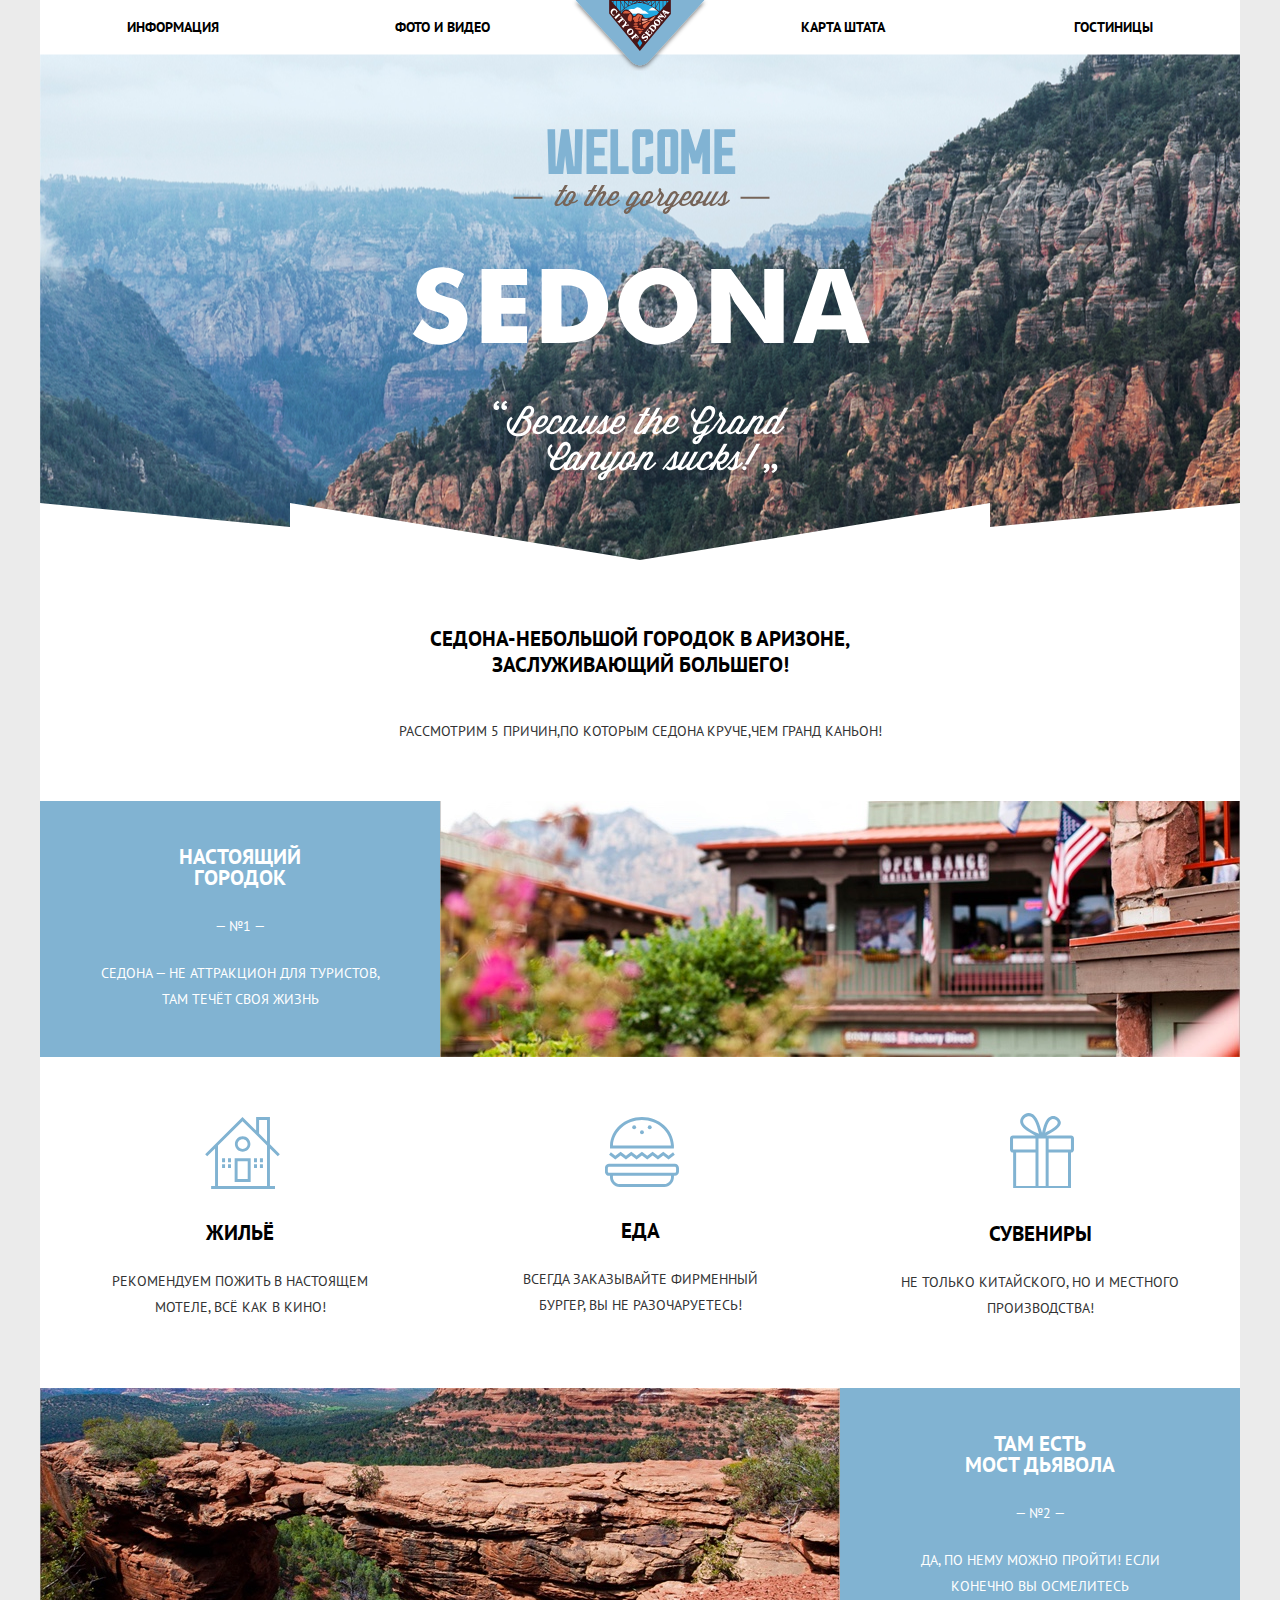
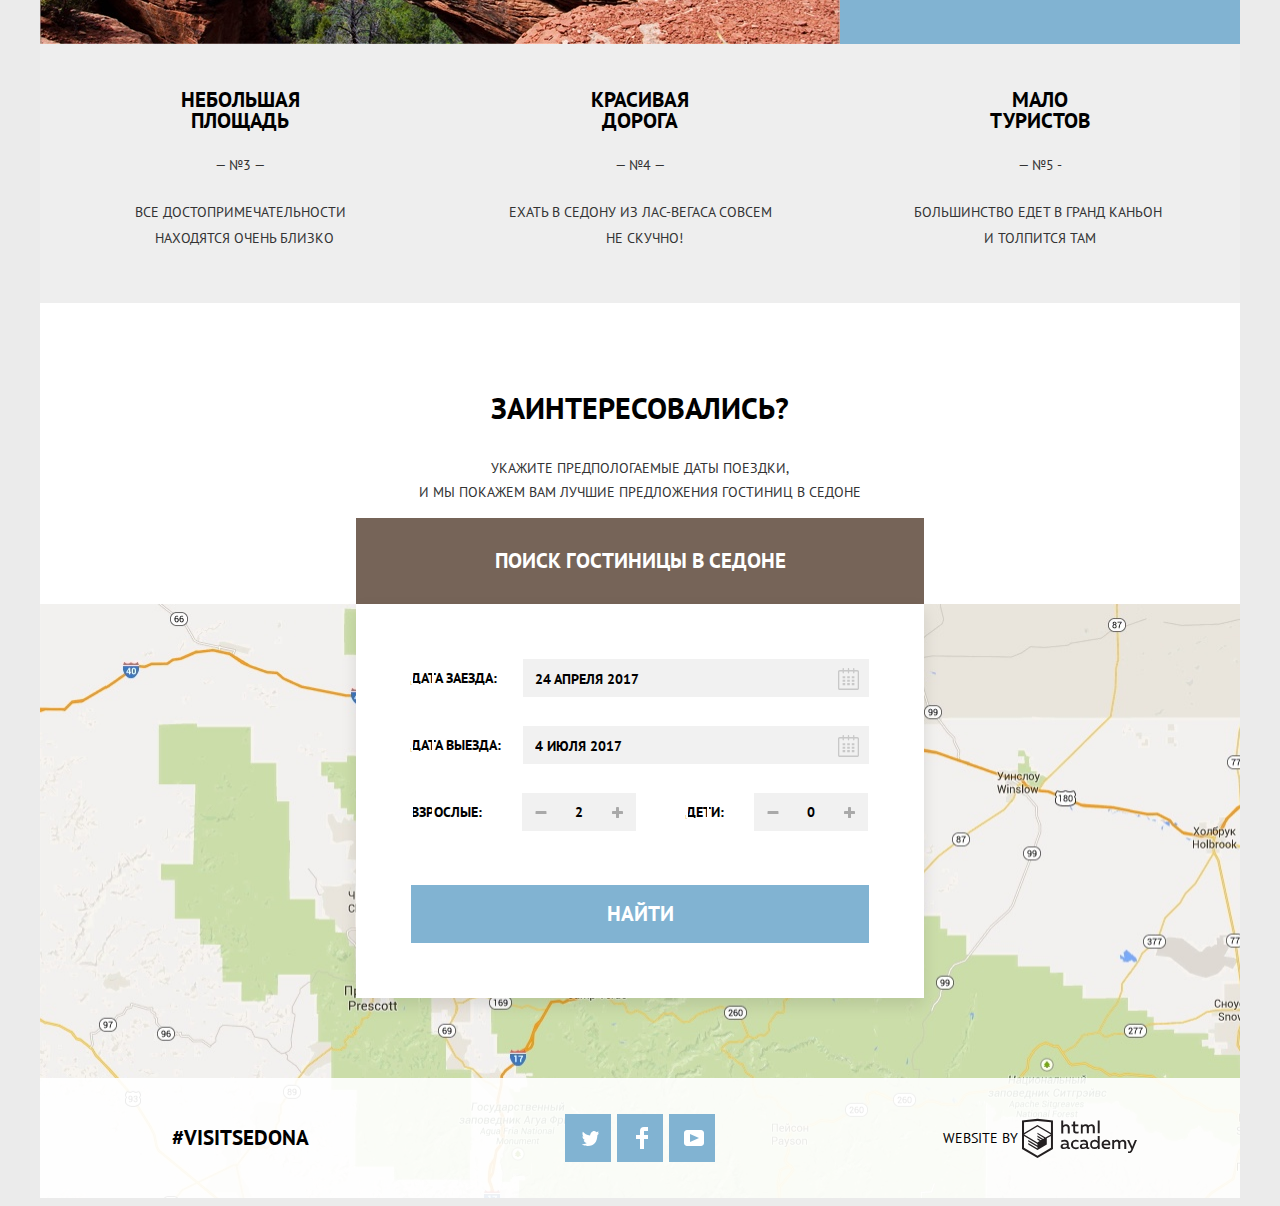
==== commit acaad5a5: "добавляет исправления в завершение верстки проекта" ====
--- a/index.html
+++ b/index.html
@@ -76,7 +76,7 @@
                    </g>
                  </svg>
                  <h2 class="services-title">Еда</h2>
-                 <p class="services-info">Всегда заказывайте фирменный <br> бургер, вы не разочаруетесь!</p>
+                 <p class="services-info">Всегда заказывайте фирменный<br>бургер, вы не разочаруетесь!</p>
                </li>
                <li class="services-item souvenirs">
                  <svg width="64px" height="76px" viewBox="0 0 64 76" version="1.1" xmlns="http://www.w3.org/2000/svg" xmlns:xlink="http://www.w3.org/1999/xlink" fill="#81B3D2">
@@ -85,7 +85,7 @@
                    </path>
                  </svg>
                  <h2 class="services-title">Сувениры</h2>
-                 <p class="services-info">Не только китайского, но и местного <br> производства!</p>
+                 <p class="services-info">Не только китайского, но и местного<br>производства!</p>
                </li>
              </ul>
            </section>
@@ -135,133 +135,138 @@
            и мы покажем вам лучшие предложения гостиниц в седоне</p>
          <section class="search">
            <button type="button" class="search-place">Поиск гостиницы в Седоне</button>
+           <div class="wrapper-search">
+             <form class="search-form" action="index.html" method="post">
+               <p class="search-item">
+                 <label for="search-arrival-date">Дата заезда:</label>
+                 <input id="search-arrival-date" type="text" name="arrival-date" value="" placeholder="24 апpеля 2017" aria-label="24 апpеля 2017">
+                 <button type="button" name="calendar">
+
+                   <svg xmlns="http://www.w3.org/2000/svg" width="21" height="22" viewBox="0 0 21 22" fill="#c8c8c8">
+                     <path
+                       d="M19.251 2.025h-2.845V.648c0-.381-.294-.689-.656-.689-.363 0-.656.308-.656.689v1.377h-3.938V.648c0-.381-.294-.689-.655-.689-.363 0-.657.308-.657.689v1.377H5.906V.648c0-.381-.294-.689-.656-.689-.363 0-.657.308-.657.689v1.377H1.75C.784 2.025 0 2.847 0 3.862v16.302C0 21.179.784 22 1.75 22h17.501c.966 0 1.749-.821 1.749-1.836V3.862c0-1.015-.783-1.837-1.749-1.837zm.437 18.139a.448.448 0 0 1-.437.459H1.75a.45.45 0 0 1-.438-.459V3.862a.45.45 0 0 1 .438-.459h2.844v1.378c0 .381.294.689.657.689.362 0 .656-.308.656-.689V3.403h3.938v1.378c0 .381.294.689.657.689.361 0 .655-.308.655-.689V3.403h3.938v1.378c0 .381.293.689.656.689.362 0 .656-.308.656-.689V3.403h2.845c.241 0 .437.206.437.459v16.302z" />
+                     <path
+                       d="M4.594 8.225h2.625v2.066H4.594zM4.594 11.668h2.625v2.067H4.594zM4.594 15.112h2.625v2.066H4.594zM9.188 15.112h2.625v2.066H9.188zM9.188 11.668h2.625v2.067H9.188zM9.188 8.225h2.625v2.066H9.188zM13.781 15.112h2.625v2.066h-2.625zM13.781 11.668h2.625v2.067h-2.625zM13.781 8.225h2.625v2.066h-2.625z" />
+                   </svg>
+
+                 </button>
+               </p>
+               <p class="search-item">
+                 <label for="search-date-departure">Дата выезда:</label>
+                 <input id="search-date-departure" type="text" name="date-departure" value="" placeholder="4 июля 2017" aria-label="4 июля 2017">
+                 <button type="button" name="calendar">
+                   <svg xmlns="http://www.w3.org/2000/svg" width="21" height="22" viewBox="0 0 21 22" fill="#c8c8c8">
+                     <path
+                       d="M19.251 2.025h-2.845V.648c0-.381-.294-.689-.656-.689-.363 0-.656.308-.656.689v1.377h-3.938V.648c0-.381-.294-.689-.655-.689-.363 0-.657.308-.657.689v1.377H5.906V.648c0-.381-.294-.689-.656-.689-.363 0-.657.308-.657.689v1.377H1.75C.784 2.025 0 2.847 0 3.862v16.302C0 21.179.784 22 1.75 22h17.501c.966 0 1.749-.821 1.749-1.836V3.862c0-1.015-.783-1.837-1.749-1.837zm.437 18.139a.448.448 0 0 1-.437.459H1.75a.45.45 0 0 1-.438-.459V3.862a.45.45 0 0 1 .438-.459h2.844v1.378c0 .381.294.689.657.689.362 0 .656-.308.656-.689V3.403h3.938v1.378c0 .381.294.689.657.689.361 0 .655-.308.655-.689V3.403h3.938v1.378c0 .381.293.689.656.689.362 0 .656-.308.656-.689V3.403h2.845c.241 0 .437.206.437.459v16.302z" />
+                     <path
+                       d="M4.594 8.225h2.625v2.066H4.594zM4.594 11.668h2.625v2.067H4.594zM4.594 15.112h2.625v2.066H4.594zM9.188 15.112h2.625v2.066H9.188zM9.188 11.668h2.625v2.067H9.188zM9.188 8.225h2.625v2.066H9.188zM13.781 15.112h2.625v2.066h-2.625zM13.781 11.668h2.625v2.067h-2.625zM13.781 8.225h2.625v2.066h-2.625z" />
+                   </svg>
+                 </button>
+               </p>
+               <div class="number-people">
+                 <p class="search-item-number">
+                   <label for="search-number-adults">Взрослые:</label>
+                   <span class="quantity-change">
+                     <button class="button number-adults-less" type="button">
+                       <svg width="12px" height="3px" viewBox="0 0 12 3" version="1.1" xmlns="http://www.w3.org/2000/svg" xmlns:xlink="http://www.w3.org/1999/xlink">
+                         <defs>
+                           <rect x="180" y="208" width="12" height="3" id="rect-1"></rect>
+                         </defs>
+                         <g id="Pages" stroke="none" stroke-width="1" fill="none" fill-rule="evenodd">
+                           <g id="Index" transform="translate(-536.000000, -2377.000000)">
+                             <g id="search-form" transform="translate(356.000000, 2169.000000)">
+                               <g id="">
+                                 <image x="180" y="208" width="12" height="3"
+                                   xlink:href="[data-uri]">
+                                 </image>
+                                 <use fill-opacity="0" fill="#000000" fill-rule="evenodd" xlink:href="#rect-1"></use>
+                               </g>
+                             </g>
+                           </g>
+                         </g>
+                       </svg>
+                     </button>
+                     <input id="search-number-adults" type="text" name="number-adults" value="" placeholder="2" aria-label="2">
+                     <button class="button number-adults-more" type="button">
+                       <svg width="11px" height="11px" viewBox="0 0 11 11" version="1.1" xmlns="http://www.w3.org/2000/svg" xmlns:xlink="http://www.w3.org/1999/xlink">
+                         <defs>
+                           <rect x="256" y="204" width="11" height="11" id="rect-1"></rect>
+                         </defs>
+                         <g id="Pages" stroke="none" stroke-width="1" fill="none" fill-rule="evenodd">
+                           <g id="Index" transform="translate(-612.000000, -2373.000000)">
+                             <g id="search-form" transform="translate(356.000000, 2169.000000)">
+                               <g id="">
+                                 <image x="256" y="204" width="11" height="11"
+                                   xlink:href="[data-uri]">
+                                 </image>
+                                 <use fill-opacity="0" fill="#000000" fill-rule="evenodd" xlink:href="#rect-1"></use>
+                               </g>
+                             </g>
+                           </g>
+                         </g>
+                       </svg>
+                     </button>
+                   </span>
+                 </p>
+                 <p class="search-item-number">
+                   <label for="search-number-children">Дети:</label>
+                   <span class="quantity-change number-child">
+                     <button class="button number-children-less" type="button">
+                       <svg width="12px" height="3px" viewBox="0 0 12 3" version="1.1" xmlns="http://www.w3.org/2000/svg" xmlns:xlink="http://www.w3.org/1999/xlink">
+                         <defs>
+                           <rect x="180" y="208" width="12" height="3" id="rect-1"></rect>
+                         </defs>
+                         <g id="Pages" stroke="none" stroke-width="1" fill="none" fill-rule="evenodd">
+                           <g id="Index" transform="translate(-536.000000, -2377.000000)">
+                             <g id="search-form" transform="translate(356.000000, 2169.000000)">
+                               <g id="">
+                                 <image x="180" y="208" width="12" height="3"
+                                   xlink:href="[data-uri]">
+                                 </image>
+                                 <use fill-opacity="0" fill="#000000" fill-rule="evenodd" xlink:href="#rect-1"></use>
+                               </g>
+                             </g>
+                           </g>
+                         </g>
+                       </svg>
+
+                     </button>
+                     <input id="search-number-children" type="text" name="number-children" value="" placeholder="0" aria-label="0">
+                     <button class="button number-children-more" type="button">
+                       <svg width="11px" height="11px" viewBox="0 0 11 11" version="1.1" xmlns="http://www.w3.org/2000/svg" xmlns:xlink="http://www.w3.org/1999/xlink">
+                         <defs>
+                           <rect x="256" y="204" width="11" height="11" id="rect-1"></rect>
+                         </defs>
+                         <g id="Pages" stroke="none" stroke-width="1" fill="none" fill-rule="evenodd">
+                           <g id="Index" transform="translate(-612.000000, -2373.000000)">
+                             <g id="search-form" transform="translate(356.000000, 2169.000000)">
+                               <g id="">
+                                 <image x="256" y="204" width="11" height="11"
+                                   xlink:href="[data-uri]">
+                                 </image>
+                                 <use fill-opacity="0" fill="#000000" fill-rule="evenodd" xlink:href="#rect-1"></use>
+                               </g>
+                             </g>
+                           </g>
+                         </g>
+                       </svg>
+                     </button>
+                   </span>
+                 </p>
+               </div>
+               <button class="button-find" type="submit">Найти</button>
+             </form>
+           </div>
+         </section>
        </div>
+
+
+
        <section class="modal-map">
          <img src="img/bottom/map.jpg" width="1200" height="594" alt="Map">
        </section>
-       <div class="wrapper-search">
-         <form class="search-form" action="index.html" method="post">
-           <p class="search-item">
-             <label for="search-arrival-date">Дата заезда:</label>
-             <input id="search-arrival-date" type="text" name="arrival-date" value="" placeholder="24 апpеля 2017" aria-label="24 апpеля 2017">
-             <button type="button" name="calendar">
-
-               <svg xmlns="http://www.w3.org/2000/svg" width="21" height="22" viewBox="0 0 21 22" fill="#c8c8c8">
-                 <path
-                   d="M19.251 2.025h-2.845V.648c0-.381-.294-.689-.656-.689-.363 0-.656.308-.656.689v1.377h-3.938V.648c0-.381-.294-.689-.655-.689-.363 0-.657.308-.657.689v1.377H5.906V.648c0-.381-.294-.689-.656-.689-.363 0-.657.308-.657.689v1.377H1.75C.784 2.025 0 2.847 0 3.862v16.302C0 21.179.784 22 1.75 22h17.501c.966 0 1.749-.821 1.749-1.836V3.862c0-1.015-.783-1.837-1.749-1.837zm.437 18.139a.448.448 0 0 1-.437.459H1.75a.45.45 0 0 1-.438-.459V3.862a.45.45 0 0 1 .438-.459h2.844v1.378c0 .381.294.689.657.689.362 0 .656-.308.656-.689V3.403h3.938v1.378c0 .381.294.689.657.689.361 0 .655-.308.655-.689V3.403h3.938v1.378c0 .381.293.689.656.689.362 0 .656-.308.656-.689V3.403h2.845c.241 0 .437.206.437.459v16.302z" />
-                 <path
-                   d="M4.594 8.225h2.625v2.066H4.594zM4.594 11.668h2.625v2.067H4.594zM4.594 15.112h2.625v2.066H4.594zM9.188 15.112h2.625v2.066H9.188zM9.188 11.668h2.625v2.067H9.188zM9.188 8.225h2.625v2.066H9.188zM13.781 15.112h2.625v2.066h-2.625zM13.781 11.668h2.625v2.067h-2.625zM13.781 8.225h2.625v2.066h-2.625z" />
-               </svg>
-
-             </button>
-           </p>
-           <p class="search-item">
-             <label for="search-date-departure">Дата выезда:</label>
-             <input id="search-date-departure" type="text" name="date-departure" value="" placeholder="4 июля 2017" aria-label="4 июля 2017">
-             <button type="button" name="calendar">
-               <svg xmlns="http://www.w3.org/2000/svg" width="21" height="22" viewBox="0 0 21 22" fill="#c8c8c8">
-                 <path
-                   d="M19.251 2.025h-2.845V.648c0-.381-.294-.689-.656-.689-.363 0-.656.308-.656.689v1.377h-3.938V.648c0-.381-.294-.689-.655-.689-.363 0-.657.308-.657.689v1.377H5.906V.648c0-.381-.294-.689-.656-.689-.363 0-.657.308-.657.689v1.377H1.75C.784 2.025 0 2.847 0 3.862v16.302C0 21.179.784 22 1.75 22h17.501c.966 0 1.749-.821 1.749-1.836V3.862c0-1.015-.783-1.837-1.749-1.837zm.437 18.139a.448.448 0 0 1-.437.459H1.75a.45.45 0 0 1-.438-.459V3.862a.45.45 0 0 1 .438-.459h2.844v1.378c0 .381.294.689.657.689.362 0 .656-.308.656-.689V3.403h3.938v1.378c0 .381.294.689.657.689.361 0 .655-.308.655-.689V3.403h3.938v1.378c0 .381.293.689.656.689.362 0 .656-.308.656-.689V3.403h2.845c.241 0 .437.206.437.459v16.302z" />
-                 <path
-                   d="M4.594 8.225h2.625v2.066H4.594zM4.594 11.668h2.625v2.067H4.594zM4.594 15.112h2.625v2.066H4.594zM9.188 15.112h2.625v2.066H9.188zM9.188 11.668h2.625v2.067H9.188zM9.188 8.225h2.625v2.066H9.188zM13.781 15.112h2.625v2.066h-2.625zM13.781 11.668h2.625v2.067h-2.625zM13.781 8.225h2.625v2.066h-2.625z" />
-               </svg>
-             </button>
-           </p>
-           <div class="number-people">
-             <p class="search-item-number">
-               <label for="search-number-adults">Взрослые:</label>
-               <span class="quantity-change">
-                 <button class="button number-adults-less" type="button">
-                   <svg width="12px" height="3px" viewBox="0 0 12 3" version="1.1" xmlns="http://www.w3.org/2000/svg" xmlns:xlink="http://www.w3.org/1999/xlink">
-                     <defs>
-                       <rect x="180" y="208" width="12" height="3" id="rect-1"></rect>
-                     </defs>
-                     <g id="Pages" stroke="none" stroke-width="1" fill="none" fill-rule="evenodd">
-                       <g id="Index" transform="translate(-536.000000, -2377.000000)">
-                         <g id="search-form" transform="translate(356.000000, 2169.000000)">
-                           <g id="">
-                             <image x="180" y="208" width="12" height="3"
-                               xlink:href="[data-uri]">
-                             </image>
-                             <use fill-opacity="0" fill="#000000" fill-rule="evenodd" xlink:href="#rect-1"></use>
-                           </g>
-                         </g>
-                       </g>
-                     </g>
-                   </svg>
-                 </button>
-                 <input id="search-number-adults" type="text" name="number-adults" value="" placeholder="2" aria-label="2">
-                 <button class="button number-adults-more" type="button">
-                   <svg width="11px" height="11px" viewBox="0 0 11 11" version="1.1" xmlns="http://www.w3.org/2000/svg" xmlns:xlink="http://www.w3.org/1999/xlink">
-                     <defs>
-                       <rect x="256" y="204" width="11" height="11" id="rect-1"></rect>
-                     </defs>
-                     <g id="Pages" stroke="none" stroke-width="1" fill="none" fill-rule="evenodd">
-                       <g id="Index" transform="translate(-612.000000, -2373.000000)">
-                         <g id="search-form" transform="translate(356.000000, 2169.000000)">
-                           <g id="">
-                             <image x="256" y="204" width="11" height="11"
-                               xlink:href="[data-uri]">
-                             </image>
-                             <use fill-opacity="0" fill="#000000" fill-rule="evenodd" xlink:href="#rect-1"></use>
-                           </g>
-                         </g>
-                       </g>
-                     </g>
-                   </svg>
-                 </button>
-               </span>
-             </p>
-             <p class="search-item-number">
-               <label for="search-number-children">Дети:</label>
-               <span class="quantity-change">
-                 <button class="button number-children-less" type="button">
-                   <svg width="12px" height="3px" viewBox="0 0 12 3" version="1.1" xmlns="http://www.w3.org/2000/svg" xmlns:xlink="http://www.w3.org/1999/xlink">
-                     <defs>
-                       <rect x="180" y="208" width="12" height="3" id="rect-1"></rect>
-                     </defs>
-                     <g id="Pages" stroke="none" stroke-width="1" fill="none" fill-rule="evenodd">
-                       <g id="Index" transform="translate(-536.000000, -2377.000000)">
-                         <g id="search-form" transform="translate(356.000000, 2169.000000)">
-                           <g id="">
-                             <image x="180" y="208" width="12" height="3"
-                               xlink:href="[data-uri]">
-                             </image>
-                             <use fill-opacity="0" fill="#000000" fill-rule="evenodd" xlink:href="#rect-1"></use>
-                           </g>
-                         </g>
-                       </g>
-                     </g>
-                   </svg>
-
-                 </button>
-                 <input id="search-number-children" type="text" name="number-children" value="" placeholder="0" aria-label="0">
-                 <button class="button number-children-more" type="button">
-                   <svg width="11px" height="11px" viewBox="0 0 11 11" version="1.1" xmlns="http://www.w3.org/2000/svg" xmlns:xlink="http://www.w3.org/1999/xlink">
-                     <defs>
-                       <rect x="256" y="204" width="11" height="11" id="rect-1"></rect>
-                     </defs>
-                     <g id="Pages" stroke="none" stroke-width="1" fill="none" fill-rule="evenodd">
-                       <g id="Index" transform="translate(-612.000000, -2373.000000)">
-                         <g id="search-form" transform="translate(356.000000, 2169.000000)">
-                           <g id="">
-                             <image x="256" y="204" width="11" height="11"
-                               xlink:href="[data-uri]">
-                             </image>
-                             <use fill-opacity="0" fill="#000000" fill-rule="evenodd" xlink:href="#rect-1"></use>
-                           </g>
-                         </g>
-                       </g>
-                     </g>
-                   </svg>
-                 </button>
-               </span>
-             </p>
-           </div>
-           <button class="button-find" type="submit">Найти</button>
-         </form>
-       </div>
-       </section>
+
+
      </main>
      <footer class="footer footer-main">
        <p class="photo-link">
--- a/css/style.css
+++ b/css/style.css
@@ -49,7 +49,7 @@
 .navigation-list li {
   width: 240px;
   padding: 0;
-  margin: 15px;
+  margin: 14px 15px;
 }
 
 .navigation-list li:nth-child(3) {
@@ -86,7 +86,7 @@
 
 .welcome {
   background: url("../img/intro/bg_intro2.jpg") no-repeat center;
-  min-height: 508px;
+  min-height: 506px;
   position: relative;
 }
 
@@ -149,7 +149,7 @@
 }
 
 .advantage-info {
-  weight: 400px;
+  width: 400px;
   background: #81b3d2;
 }
 
@@ -250,6 +250,10 @@
 .lead {
   font-size: 30px;
   line-height: 36px;
+}
+
+.search {
+  position: relative;
 }
 
 .search-title-name {
@@ -263,7 +267,7 @@
   display: block;
   text-transform: uppercase;
   font-weight: 700;
-  padding: 35px;
+  padding: 30px 35px;
   margin: 0 auto;
   border: 0;
   font-size: 21px;
@@ -280,6 +284,17 @@
   background-color: #614F44;
 }
 
+.wrapper-search {
+  position: absolute;
+  top: 100%;
+  left: 50%;
+  margin-left: -284px;
+  width: 568px;
+  padding: 55px;
+  background-color: #ffffff;
+  box-shadow: 0 7px 15px rgba(0, 0, 0, 0.1);
+}
+
 .modal-map {
   top: 50%;
   left: 50%;
@@ -288,16 +303,20 @@
   margin: 0;
 }
 
-.wrapper-search {
-  position: absolute;
-  top: 2209px;
-  left: 50%;
-  margin-left: -284px;
-  width: 568px;
-  height: 395px;
-  padding: 55px;
-  background-color: #ffffff;
-  box-shadow: 0 7px 15px rgba(0, 0, 0, 0.1);
+::-webkit-input-placeholder {
+  color: #000000;
+}
+
+::-moz-placeholder {
+  color: #000000;
+}
+
+:-moz-placeholder {
+  color: #000000;
+}
+
+:-ms-input-placeholder {
+  color: #000000;
 }
 
 .search-item {
@@ -308,6 +327,10 @@
   padding: 0;
   margin-bottom: 29px;
   width: 100%;
+}
+
+.search-item label {
+  padding-left: 0;
 }
 
 .search-item button {
@@ -335,6 +358,10 @@
   background-color: #f1f1f1;
 }
 
+.search-item-number label {
+  padding-left: 0;
+}
+
 .search-item input:hover {
   background-color: #ebebeb;
 }
@@ -360,19 +387,26 @@
   display: flex;
   align-items: center;
   margin: 0;
-  margin-right: 54px;
+  margin-right: 50px;
 }
 
 .quantity-change {
   display: flex;
   padding: 0;
   margin: 0;
-  padding-left: 32px;
+  padding-left: 40px;
+}
+
+.number-child {
+  padding-left: 30px;
 }
 
 .quantity-change button {
   width: 38px;
-  margin: 0;
+  display: flex;
+  align-items: center;
+  justify-content: center;
+  padding: 0;
 }
 
 .quantity-change button:hover,
@@ -401,14 +435,16 @@
 .number-adults-more svg,
 .number-children-more svg {
   margin: 0;
-  margin-top: 12px;
 }
 
 .quantity-change input[type="text"] {
   width: 38px;
-  padding: 12px 15px 8px 15px;
-  margin: 0;
+  height: 38px;
+  padding: 5px;
+  margin: 0;
+  text-align: center;
   border: none;
+  line-height: 26px;
 }
 
 .button-find {
@@ -416,14 +452,11 @@
   text-transform: inherit;
   color: #ffffff;
   background-color: #81b3d2;
-}
-
-.button-find {
   width: 100%;
   display: block;
-  padding: 18px 195px 22px 193px;
+  padding: 16px;
   margin: 0 auto;
-  margin-top: 28px;
+  margin-top: 54px;
   border: 0;
 }
 
@@ -551,87 +584,84 @@
   min-height: 215px;
   position: relative;
   display: flex;
+  padding: 24px 71px 25px 71px;
   color: #ffffff;
 }
 
-.filters-list-infrastructure {
-  font-weight: 400;
-  padding: 0;
-  margin: 0;
-  margin-left: 71px;
-  margin-top: 27px;
-}
-
-.filters-title {
-  margin: 0;
-  margin-bottom: 20px;
-  font-size: 16px;
-}
-
-.filters-title-house {
-  font-size: 16px;
-  margin: 0;
-  margin-right: 75px;
-  margin-bottom: 20px;
-}
-
-.item-infrastructure {
-  list-style: none;
-  display: flex;
-  align-items: center;
-}
-
-.item-infrastructure svg {
-  margin: 0;
-  margin-bottom: 20px;
-}
-
-.item-infrastructure svg:hover,
-.item-housing svg:hover {
-  fill: #ffffff;
-}
-
-.infrastructure-kind {
-  margin: 0;
-  margin-left: 10px;
-  margin-bottom: 20px;
-}
-
-.infrastructure-kind-off {
-  margin: 0;
-  margin-left: 15px;
-  margin-bottom: 20px;
-}
-
-.filters-list-housing {
-  font-weight: 400;
-  padding: 0;
-  margin: 0;
-  margin-left: 102px;
-  margin-top: 27px;
-}
-
+.filter-title,
+.filter-title-house {
+  margin: 0;
+  padding-bottom: 20px;
+}
+
+.filter-title-house,
 .item-housing {
-  list-style: none;
-  display: flex;
-  align-items: center;
-}
-
-.housing-kind {
-  margin: 0;
-  margin-left: 10px;
-  margin-bottom: 20px;
-}
-
-.item-housing svg {
-  margin: 0;
-  margin-bottom: 20px;
-}
-
+  padding-left: 100px;
+}
+
+.ch {
+  display: none;
+}
+
+label {
+  display: inline-block;
+  position: relative;
+  padding-left: 40px;
+  font-size: 14px;
+  line-height: 30px;
+  margin: 0;
+}
+
+label:before {
+  font-size: 30px;
+  content: "";
+  display: inline-block;
+  width: 23px;
+  height: 23px;
+  position: absolute;
+  left: 0;
+  background-color: rgba(1, 1, 1, 0);
+  border: 2px solid #ffffff;
+  border-radius: 2px;
+}
+
+input[type=checkbox]:checked+label:before {
+  content: "\2713";
+  color: #ffffff;
+  text-align: center;
+  line-height: 20px;
+}
+
+.filter-item {
+  padding: 0;
+}
+
+.item-infrastructure,
+.filter-item-house {
+  text-align: left;
+  font-size: 14px;
+  font-weight: 400;
+}
+
+.item-infrastructure label {
+  margin: 0;
+
+}
+
+.item-infrastructure,
+.item-housing {
+  padding-bottom: 15px;
+}
+
+.item-infrastructure:last-child,
+.item-housing:last-child {
+  padding-bottom: 0;
+}
+
+/*___________________________________________________________________________*/
 .filter-range {
-  margin-top: 30px;
-  margin-left: 320px;
-  width: 330px;
+  margin-left: 360px;
+  width: 317px;
 }
 
 .filter-range-title {
@@ -663,16 +693,21 @@
 }
 
 .price-controls label {
-  display: inline-block;
-  font-weight: 400;
-  font-size: 14px;
-  line-height: 38px;
-  cursor: pointer;
-}
-
-.price-controls .min-price,
+  width: 156px;
+  padding-left: 0;
+}
+
+.price-controls .min-price {
+  padding-left: 50px;
+}
+
 .price-controls .max-price {
-  width: 90px;
+  padding-left: 30px;
+}
+
+.min-price::before,
+.max-price::before {
+  display: none;
 }
 
 .price-controls input {
@@ -703,8 +738,10 @@
 .range-toggle {
   position: absolute;
   top: -9px;
-  width: 4px;
-  height: 4px;
+
+  width: 20px;
+  height: 20px;
+
   background: #ababab;
   border: 8px solid #ffffff;
   border-radius: 50%;
@@ -713,7 +750,7 @@
 }
 
 .range-toggle:hover {
-  background: #1c4f80;
+  background: #ababab;
 }
 
 .range-toggle-min {
@@ -744,92 +781,111 @@
   background: #ffffff;
 }
 
+/*----------------------------------------------------------------------------*/
 .found-housing {
-  display: flex;
-  margin-left: 74px;
+  padding: 30px 72px;
+  display: flex;
 }
 
 .found-number {
-  margin-top: 29px;
-  margin-bottom: 31px;
+  margin: 0 10px 0 0;
+  width: 154px;
+  text-align: left;
 }
 
 .sorting-kind {
+  display: flex;
+  align-items: baseline;
+  text-align: left;
+  margin: 0 auto 0 0;
+  font-size: 12px;
+  line-height: 18px;
+}
+
+.sorting {
+  font-weight: 400;
+  font-size: 100%;
+  margin: 0 15px 0 0;
+  width: 100px;
+}
+
+.sorting-kind-list {
+  margin: 0;
+  padding: 0;
   list-style: none;
   display: flex;
-  text-align: left;
-  margin: 0;
-  padding: 0;
-}
-
-.sorting-kind li {
-  margin-top: 30px;
-  margin-bottom: 30px;
-  font-size: 12px;
-  font-weight: 400;
-}
-
-.sorting {
-  font-weight: 400;
-  margin: 30px 32px 30px 40px;
-  font-size: 12px;
-}
-
-.sorting-price {
+  flex-wrap: wrap;
+  width: 540px;
+}
+
+.sorting-kind-list li {
+  font-weight: 400;
+  margin: 0 33px 0 0;
+}
+
+.sorting-kind-list a {
+  color: rgba(0, 0, 0, 0.3);
+  position: relative;
+  display: block;
+}
+
+.sorting-kind-list a::after {
+  content: "";
+  position: absolute;
+  width: 100%;
+  left: 0;
+  bottom: 0;
+  border-bottom: 1px dotted #81b3d2;
+}
+
+.sorting-kind-list a:not([href]) {
   color: #81b3d2;
 }
 
-.sorting-type,
-.sorting-rating {
-  margin-left: 30px;
+.sorting-kind-list a:not([href])::after {
+  display: none;
+}
+.sorting-kind-list a:hover{
+  color: #81b3d2;
+}
+.sorting-kind-list a:focus{
+  color: #000000;
+}
+
+.arrow {
+  margin: 0;
+  padding: 0;
+  list-style: none;
+  display: flex;
   color: #c8c8c8;
-  border-bottom: 1px dotted #81b3d2;
-}
-
-.sorting-type:hover,
-.sorting-rating:hover {
-  color: #81b3d2;
-}
-
-.sorting-type:focus,
-.sorting-rating:focus {
-  color: #000000;
-}
-
-.up-arrow {
-  position: absolute;
-  top: 310px;
-  right: 395px;
+}
+
+.arrow-up a {
+  display: block;
+  margin-right: 10px;
   border-left: 5px solid transparent;
   border-right: 5px solid transparent;
   border-bottom: 10px solid #c8c8c8;
 }
 
-.arrow-down {
-  position: absolute;
-  top: 310px;
-  right: 375px;
+.arrow-down a:not([href]) {
+  display: block;
   border-left: 5px solid transparent;
   border-right: 5px solid transparent;
   border-top: 10px solid #81b3d2;
 }
-
-.up-arrow:hover {
+.arrow-up a:hover{
   border-bottom: 10px solid #000000;
 }
-
-.arrow-down:hover {
+.arrow-down a:hover{
   border-top: 10px solid #000000;
 }
-
-.up-arrow:focus {
+.arrow-up a:focus{
   border-bottom: 10px solid #81b3d2;
 }
-
-.arrow-down:focus {
+.arrow-down a:focus{
   border-top: 10px solid #81b3d2;
 }
-
 .catalog {
   text-align: left;
 }
@@ -947,6 +1003,7 @@
   font-weight: 400;
   color: #666666;
   background-color: #f1f1f1;
+  min-width: 110px;
   padding: 3px;
   text-align: center;
 }
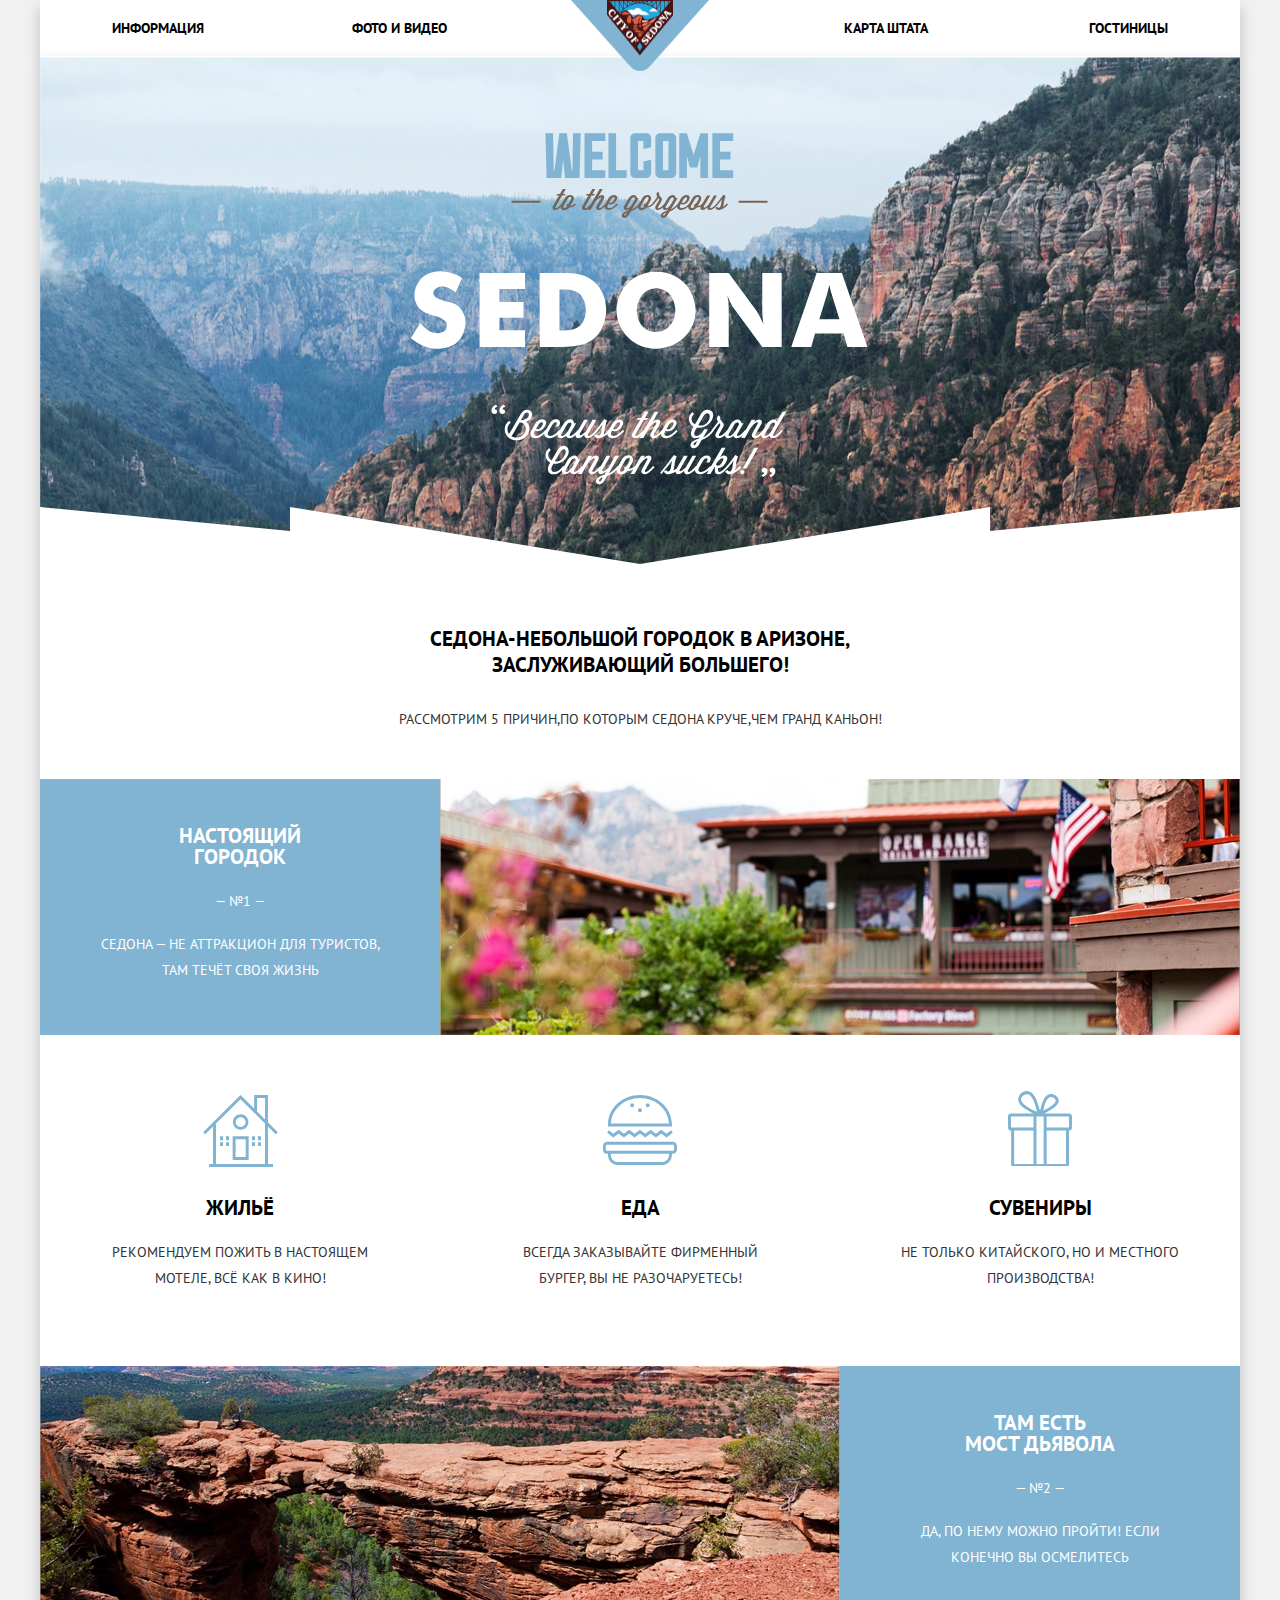
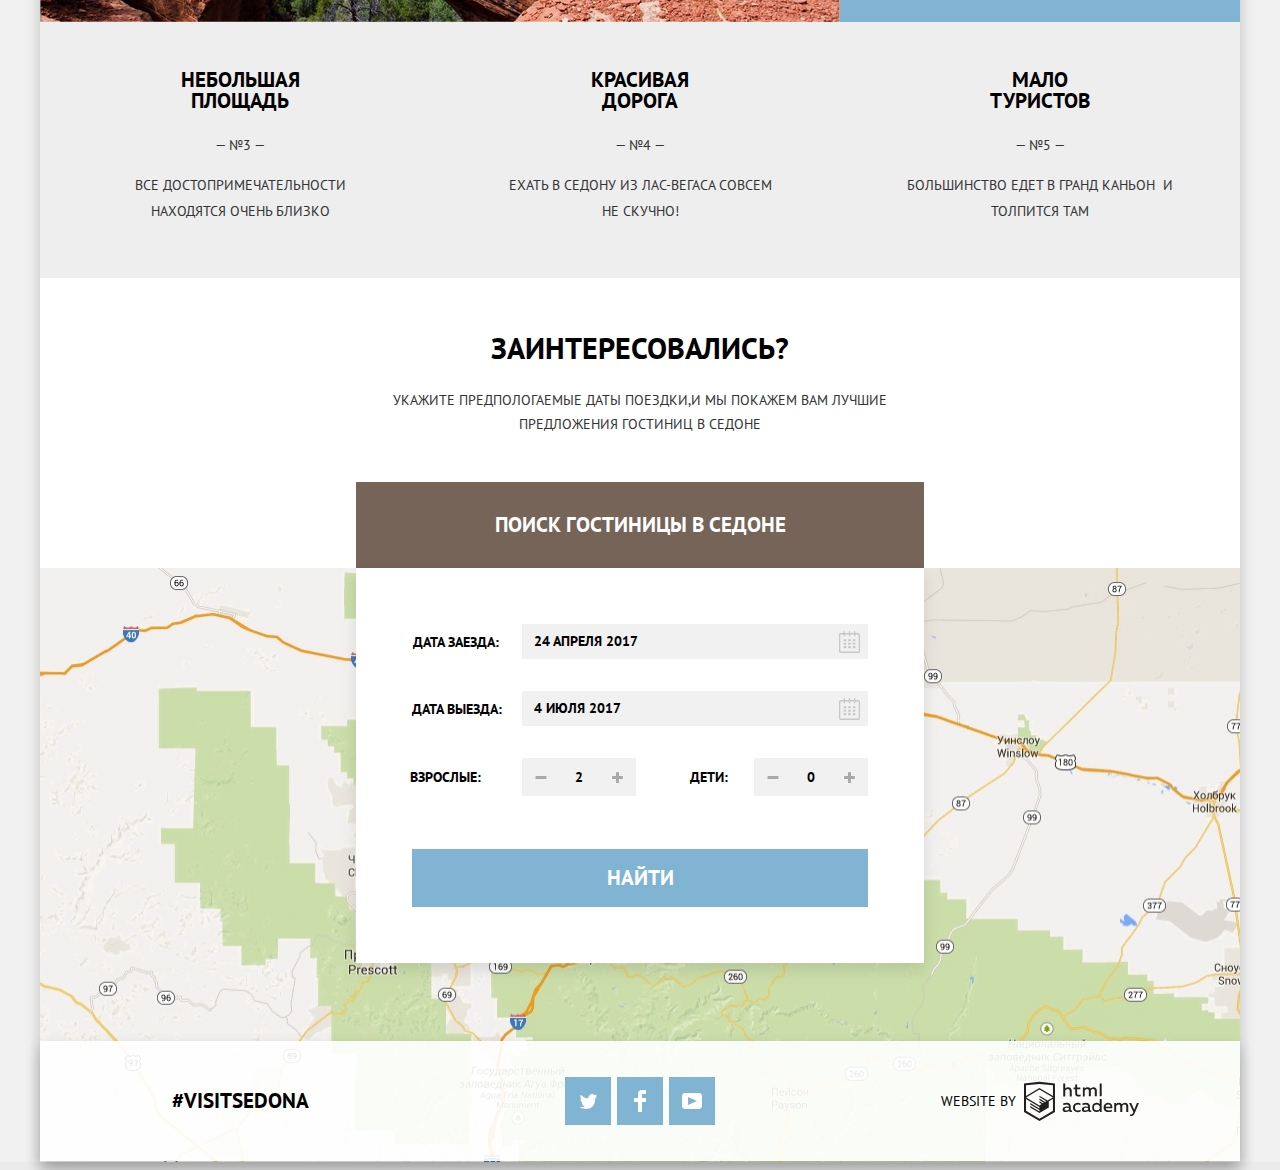
==== commit a931c9d8: "отправляет на защиту 1" ====
--- a/index.html
+++ b/index.html
@@ -14,7 +14,7 @@
      <header class="header">
        <nav class="navigation">
          <a class="header-logo">
-           <img src="img/icons/logo_sedona.svg" width="138" height="71" alt="Логотип City of Sedona">
+           <img src="img/intro/logo_sedona.png" width="138" height="71" alt="Логотип City of Sedona">
          </a>
          <ul class="navigation-list">
            <li><a href="#">Информация</a></li>
@@ -42,54 +42,53 @@
          <ul class="advantage">
            <li class="advantage-item">
              <div class="advantage-info ">
-               <h2 class="advantage-title">Настоящий <br> городок</h2>
+               <h2 class="advantage-title">Настоящий городок</h2>
                <p class="advantage-number">— №1 —</p>
-               <p class="advantage-description">Седона — не аттракцион для туристов,<br> там течёт своя жизнь
+               <p class="advantage-description">Седона — не аттракцион для туристов, там течёт своя жизнь
              </div>
              <div class="open-range">
                <img src="img/main/range.jpg" width="800" height="256" alt="Cafe">
              </div>
            </li>
-           <section class="about-services">
-             <ul class="services">
-               <li class="services-item housing">
-                 <svg width="75px" height="72px" viewBox="0 0 75 72" version="1.1" xmlns="http://www.w3.org/2000/svg" xmlns:xlink="http://www.w3.org/1999/xlink" fill="#81B3D2">
-                   <path d="M29.656,65.033 L45.656,65.033 L45.656,41.21 L29.656,41.21 L29.656,65.033 Z M32.593,44.134 L42.718,44.134 L42.718,62.11 L32.593,62.11 L32.593,44.134 L32.593,44.134 Z" fill-rule="nonzero"></path>
-                   <path
-                     d="M72.771,39.253 L74.847,37.185 L64.939,27.32 L64.939,0 L51.127,0 L51.127,13.567 L37.5,0 L0.152,37.185 L2.229,39.253 L10.061,31.458 L10.061,69.076 L6.124,69.076 L6.124,72 L69.999,72 L69.999,69.076 L64.94,69.076 L64.94,31.458 L72.771,39.253 Z M62.002,69.076 L12.999,69.076 L12.999,28.534 L37.5,4.149 L62.002,28.534 L62.002,69.076 L62.002,69.076 Z M62.002,24.394 L54.064,16.492 L54.064,2.924 L62.002,2.924 L62.002,24.394 L62.002,24.394 Z"
-                     fill-rule="nonzero"></path>
-                   <path
-                     d="M29.906,27.08 C29.906,31.341 33.376,34.793 37.656,34.793 C41.935,34.793 45.406,31.341 45.406,27.08 C45.406,22.821 41.935,19.367 37.656,19.367 C33.375,19.367 29.906,22.821 29.906,27.08 Z M37.656,22.135 C40.4,22.135 42.625,24.349 42.625,27.08 C42.625,29.812 40.4,32.028 37.656,32.028 C34.91,32.028 32.686,29.812 32.686,27.08 C32.686,24.349 34.911,22.135 37.656,22.135 Z M17.061,41.21 L20.061,41.21 L20.061,45.129 L17.061,45.129 L17.061,41.21 Z M22.999,41.21 L25.999,41.21 L25.999,45.129 L22.999,45.129 L22.999,41.21 Z M17.061,47.182 L20.061,47.182 L20.061,51.101 L17.061,51.101 L17.061,47.182 Z M22.999,47.182 L25.999,47.182 L25.999,51.101 L22.999,51.101 L22.999,47.182 Z M48.998,41.21 L51.998,41.21 L51.998,45.129 L48.998,45.129 L48.998,41.21 Z M54.936,41.21 L57.936,41.21 L57.936,45.129 L54.936,45.129 L54.936,41.21 Z M48.998,47.182 L51.998,47.182 L51.998,51.101 L48.998,51.101 L48.998,47.182 Z M54.936,47.182 L57.936,47.182 L57.936,51.101 L54.936,51.101 L54.936,47.182 Z"
-                     fill-rule="nonzero"></path>
-                 </svg>
-                 <h2 class="services-title">Жильё</h2>
-                 <p class="services-info">Рекомендуем пожить в настоящем <br> мотеле, всё как в кино!</p>
-               </li>
-               <li class="services-item food">
-                 <svg xmlns="http://www.w3.org/2000/svg" width="74" height="70" viewBox="0 0 74 70">
-                   <g fill="#81B3D2">
-                     <path
-                       d="M69.854 46.71H4.051c-2.274 0-4.135 1.94-4.135 4.313v3.504c0 2.372 1.861 4.313 4.135 4.313h.93v1.053c0 5.536 4.341 10.065 9.648 10.065h44.646c5.306 0 9.648-4.529 9.648-10.065V58.84h.93c2.274 0 4.135-1.941 4.135-4.313v-3.504c0-2.373-1.86-4.313-4.134-4.313zm-3.848 13.184c0 3.871-3.019 7.021-6.73 7.021H14.629c-3.711 0-6.731-3.15-6.731-7.021v-1.053h58.107v1.053zm5.065-5.367c0 .688-.558 1.271-1.218 1.271H4.051c-.66 0-1.217-.582-1.217-1.271v-3.504c0-.688.558-1.271 1.217-1.271h65.802c.66 0 1.218.582 1.218 1.271v3.504zM15.634 38.406l5.323 4.059 5.326-4.059 5.328 4.059 5.328-4.059 5.328 4.059 5.329-4.059 5.327 4.059 5.33-4.06 5.336 4.059 6.194-4.712-1.72-2.459-4.474 3.403-5.336-4.057-5.33 4.056-5.327-4.057-5.329 4.057-5.328-4.057-5.328 4.057-5.328-4.057-5.325 4.057-5.323-4.057-5.327 4.057-4.467-3.401-1.721 2.457 6.188 4.714zM7.978 31.544H68.855c.041-.619.069-1.241.069-1.87 0-.394-.016-.783-.032-1.173C68.227 12.657 54.186 0 36.952 0 19.719 0 5.677 12.657 5.013 28.501c-.017.39-.032.78-.032 1.173 0 .629.028 1.251.07 1.87h2.927zM36.952 3.043c15.591 0 28.35 11.316 29.021 25.458H7.931c.673-14.142 13.43-25.458 29.021-25.458z" />
-                     <ellipse cx="36.952" cy="15.26" rx="1.945" ry="2.03" />
-                     <ellipse cx="29.172" cy="10.23" rx="1.946" ry="2.03" />
-                     <ellipse cx="44.732" cy="10.23" rx="1.946" ry="2.03" />
-                   </g>
-                 </svg>
-                 <h2 class="services-title">Еда</h2>
-                 <p class="services-info">Всегда заказывайте фирменный<br>бургер, вы не разочаруетесь!</p>
-               </li>
-               <li class="services-item souvenirs">
-                 <svg width="64px" height="76px" viewBox="0 0 64 76" version="1.1" xmlns="http://www.w3.org/2000/svg" xmlns:xlink="http://www.w3.org/1999/xlink" fill="#81B3D2">
-                   <path
-                     d="M61.097,23.501 L36.312,23.501 C50.125,16.602 51.229,12.25 50.72,9.816 C49.558,5.853 45.028,2.793 40.718,4.409 C35.149,6.498 33.581,14.797 32.074,20.796 C30.15,14.726 28.29,6.982 23.938,3.059 C22.677,1.921 20.843,0.795 18.175,1.031 C14.149,1.387 8.373,6.413 10.717,12.012 C12.968,17.39 20.404,20.789 25.295,23.501 L2.879,23.501 C1.29354898,23.5026342 0.00715074489,24.7845643 0,26.37 L0,37.692 C0.00715074489,39.2774357 1.29354898,40.5593658 2.879,40.561 L3.153,40.561 L3.153,77 L60.994,77 L60.994,40.561 L61.097,40.561 C62.6828412,40.5599156 63.969847,39.2778255 63.977,37.692 L63.977,26.37 C63.969847,24.7841745 62.6828412,23.5020844 61.097,23.501 Z M42.413,6.944 C44.516,6.634 47.395,8.243 47.668,10.153 C48.061,12.909 44.268,15.408 42.582,16.574 C40.059,18.318 37.654,19.217 35.295,20.629 C36.179,16.939 37.844,7.618 42.413,6.944 L42.413,6.944 Z M19.531,16.912 C17.306,15.427 12.987,12.481 13.091,9.141 C13.203,5.546 18.834,2.571 21.905,5.255 C25.761,8.626 27.618,16.36 29.024,21.812 C25.775,20.273 22.696,19.024 19.531,16.912 L19.531,16.912 Z M25.503,74.026 L6.136,74.026 L6.136,40.561 L25.504,40.561 L25.504,74.026 L25.503,74.026 Z M25.503,37.524 L3.046,37.524 L3.046,26.538 L25.503,26.538 L25.503,37.524 L25.503,37.524 Z M35.66,37.524 L35.66,74.027 L28.486,74.027 L28.486,26.538 L35.66,26.538 L35.66,37.524 Z M58.011,74.026 L38.644,74.026 L38.644,40.561 L58.011,40.561 L58.011,74.026 L58.011,74.026 Z M60.931,37.524 L38.644,37.524 L38.644,26.538 L60.931,26.538 L60.931,37.524 L60.931,37.524 Z">
-                   </path>
-                 </svg>
-                 <h2 class="services-title">Сувениры</h2>
-                 <p class="services-info">Не только китайского, но и местного<br>производства!</p>
-               </li>
-             </ul>
-           </section>
-
+         </ul>
+         <ul class="services">
+           <li class="services-item housing">
+             <svg width="75px" height="72px" viewBox="0 0 75 72" version="1.1" xmlns="http://www.w3.org/2000/svg" xmlns:xlink="http://www.w3.org/1999/xlink" fill="#81B3D2">
+               <path d="M29.656,65.033 L45.656,65.033 L45.656,41.21 L29.656,41.21 L29.656,65.033 Z M32.593,44.134 L42.718,44.134 L42.718,62.11 L32.593,62.11 L32.593,44.134 L32.593,44.134 Z" fill-rule="nonzero"></path>
+               <path
+                 d="M72.771,39.253 L74.847,37.185 L64.939,27.32 L64.939,0 L51.127,0 L51.127,13.567 L37.5,0 L0.152,37.185 L2.229,39.253 L10.061,31.458 L10.061,69.076 L6.124,69.076 L6.124,72 L69.999,72 L69.999,69.076 L64.94,69.076 L64.94,31.458 L72.771,39.253 Z M62.002,69.076 L12.999,69.076 L12.999,28.534 L37.5,4.149 L62.002,28.534 L62.002,69.076 L62.002,69.076 Z M62.002,24.394 L54.064,16.492 L54.064,2.924 L62.002,2.924 L62.002,24.394 L62.002,24.394 Z"
+                 fill-rule="nonzero"></path>
+               <path
+                 d="M29.906,27.08 C29.906,31.341 33.376,34.793 37.656,34.793 C41.935,34.793 45.406,31.341 45.406,27.08 C45.406,22.821 41.935,19.367 37.656,19.367 C33.375,19.367 29.906,22.821 29.906,27.08 Z M37.656,22.135 C40.4,22.135 42.625,24.349 42.625,27.08 C42.625,29.812 40.4,32.028 37.656,32.028 C34.91,32.028 32.686,29.812 32.686,27.08 C32.686,24.349 34.911,22.135 37.656,22.135 Z M17.061,41.21 L20.061,41.21 L20.061,45.129 L17.061,45.129 L17.061,41.21 Z M22.999,41.21 L25.999,41.21 L25.999,45.129 L22.999,45.129 L22.999,41.21 Z M17.061,47.182 L20.061,47.182 L20.061,51.101 L17.061,51.101 L17.061,47.182 Z M22.999,47.182 L25.999,47.182 L25.999,51.101 L22.999,51.101 L22.999,47.182 Z M48.998,41.21 L51.998,41.21 L51.998,45.129 L48.998,45.129 L48.998,41.21 Z M54.936,41.21 L57.936,41.21 L57.936,45.129 L54.936,45.129 L54.936,41.21 Z M48.998,47.182 L51.998,47.182 L51.998,51.101 L48.998,51.101 L48.998,47.182 Z M54.936,47.182 L57.936,47.182 L57.936,51.101 L54.936,51.101 L54.936,47.182 Z"
+                 fill-rule="nonzero"></path>
+             </svg>
+             <h2 class="services-title">Жильё</h2>
+             <p class="services-info">Рекомендуем пожить в настоящем мотеле, всё как в кино!</p>
+           </li>
+           <li class="services-item food">
+             <svg xmlns="http://www.w3.org/2000/svg" width="74" height="70" viewBox="0 0 74 70">
+               <g fill="#81B3D2">
+                 <path
+                   d="M69.854 46.71H4.051c-2.274 0-4.135 1.94-4.135 4.313v3.504c0 2.372 1.861 4.313 4.135 4.313h.93v1.053c0 5.536 4.341 10.065 9.648 10.065h44.646c5.306 0 9.648-4.529 9.648-10.065V58.84h.93c2.274 0 4.135-1.941 4.135-4.313v-3.504c0-2.373-1.86-4.313-4.134-4.313zm-3.848 13.184c0 3.871-3.019 7.021-6.73 7.021H14.629c-3.711 0-6.731-3.15-6.731-7.021v-1.053h58.107v1.053zm5.065-5.367c0 .688-.558 1.271-1.218 1.271H4.051c-.66 0-1.217-.582-1.217-1.271v-3.504c0-.688.558-1.271 1.217-1.271h65.802c.66 0 1.218.582 1.218 1.271v3.504zM15.634 38.406l5.323 4.059 5.326-4.059 5.328 4.059 5.328-4.059 5.328 4.059 5.329-4.059 5.327 4.059 5.33-4.06 5.336 4.059 6.194-4.712-1.72-2.459-4.474 3.403-5.336-4.057-5.33 4.056-5.327-4.057-5.329 4.057-5.328-4.057-5.328 4.057-5.328-4.057-5.325 4.057-5.323-4.057-5.327 4.057-4.467-3.401-1.721 2.457 6.188 4.714zM7.978 31.544H68.855c.041-.619.069-1.241.069-1.87 0-.394-.016-.783-.032-1.173C68.227 12.657 54.186 0 36.952 0 19.719 0 5.677 12.657 5.013 28.501c-.017.39-.032.78-.032 1.173 0 .629.028 1.251.07 1.87h2.927zM36.952 3.043c15.591 0 28.35 11.316 29.021 25.458H7.931c.673-14.142 13.43-25.458 29.021-25.458z" />
+                 <ellipse cx="36.952" cy="15.26" rx="1.945" ry="2.03" />
+                 <ellipse cx="29.172" cy="10.23" rx="1.946" ry="2.03" />
+                 <ellipse cx="44.732" cy="10.23" rx="1.946" ry="2.03" />
+               </g>
+             </svg>
+             <h2 class="services-title">Еда</h2>
+             <p class="services-info">Всегда заказывайте фирменный бургер, вы не разочаруетесь!</p>
+           </li>
+           <li class="services-item souvenirs">
+             <svg width="64px" height="76px" viewBox="0 0 64 76" version="1.1" xmlns="http://www.w3.org/2000/svg" xmlns:xlink="http://www.w3.org/1999/xlink" fill="#81B3D2">
+               <path
+                 d="M61.097,23.501 L36.312,23.501 C50.125,16.602 51.229,12.25 50.72,9.816 C49.558,5.853 45.028,2.793 40.718,4.409 C35.149,6.498 33.581,14.797 32.074,20.796 C30.15,14.726 28.29,6.982 23.938,3.059 C22.677,1.921 20.843,0.795 18.175,1.031 C14.149,1.387 8.373,6.413 10.717,12.012 C12.968,17.39 20.404,20.789 25.295,23.501 L2.879,23.501 C1.29354898,23.5026342 0.00715074489,24.7845643 0,26.37 L0,37.692 C0.00715074489,39.2774357 1.29354898,40.5593658 2.879,40.561 L3.153,40.561 L3.153,77 L60.994,77 L60.994,40.561 L61.097,40.561 C62.6828412,40.5599156 63.969847,39.2778255 63.977,37.692 L63.977,26.37 C63.969847,24.7841745 62.6828412,23.5020844 61.097,23.501 Z M42.413,6.944 C44.516,6.634 47.395,8.243 47.668,10.153 C48.061,12.909 44.268,15.408 42.582,16.574 C40.059,18.318 37.654,19.217 35.295,20.629 C36.179,16.939 37.844,7.618 42.413,6.944 L42.413,6.944 Z M19.531,16.912 C17.306,15.427 12.987,12.481 13.091,9.141 C13.203,5.546 18.834,2.571 21.905,5.255 C25.761,8.626 27.618,16.36 29.024,21.812 C25.775,20.273 22.696,19.024 19.531,16.912 L19.531,16.912 Z M25.503,74.026 L6.136,74.026 L6.136,40.561 L25.504,40.561 L25.504,74.026 L25.503,74.026 Z M25.503,37.524 L3.046,37.524 L3.046,26.538 L25.503,26.538 L25.503,37.524 L25.503,37.524 Z M35.66,37.524 L35.66,74.027 L28.486,74.027 L28.486,26.538 L35.66,26.538 L35.66,37.524 Z M58.011,74.026 L38.644,74.026 L38.644,40.561 L58.011,40.561 L58.011,74.026 L58.011,74.026 Z M60.931,37.524 L38.644,37.524 L38.644,26.538 L60.931,26.538 L60.931,37.524 L60.931,37.524 Z">
+               </path>
+             </svg>
+             <h2 class="services-title">Сувениры</h2>
+             <p class="services-info">Не только китайского, но и местногo производства!</p>
+           </li>
+         </ul>
+         <ul class="advantage">
            <li class="advantage-item">
              <div class="space">
                <img src="img/main/bridge.jpg" width="800" height="256" alt="Bridge">
@@ -97,42 +96,42 @@
              <div class="advantage-info">
                <h2 class="advantage-title">Там есть<br>мост дьявола</h2>
                <p class="advantage-number">— №2 —</p>
-               <p class="advantage-description">Да, по нему можно пройти! Если<br>конечно вы осмелитесь</p>
+               <p class="advantage-description">Да, по нему можно пройти! Если конечно вы осмелитесь</p>
              </div>
            </li>
-           <div class="advantages-list-next">
+         </ul>
+         <div class="advantages-list">
+           <ul class="advantages-list-next">
              <li class="advantage-item-next">
                <div class="advantage-info-next">
-                 <h2 class="advantage-title-next">Небольшая <br> площадь</h2>
+                 <h2 class="advantage-title-next">Небольшая площадь</h2>
                  <p class="advantage-number-next">— №3 —</p>
-                 <p class="advantage-description-next">Все достопримечательности <br> - находятся очень близко</p>
+                 <p class="advantage-description-next">Все достопримечательности находятся очень близко</p>
                </div>
              </li>
              <li class="advantage-item-next">
                <div class="advantage-info-next">
-                 <h2 class="advantage-title-next">Красивая <br> дорога</h2>
+                 <h2 class="advantage-title-next">Красивая дорога</h2>
                  <p class="advantage-number-next">— №4 —</p>
-                 <p class="advantage-description-next">Ехать в Седону из Лас-Вегаса совсем <br> - не скучно!</p>
+                 <p class="advantage-description-next">Ехать в Седону из Лас-Вегаса совсем не скучно!</p>
                </div>
              </li>
              <li class="advantage-item-next">
                <div class="advantage-info-next">
-                 <h2 class="advantage-title-next">Мало <br> туристов</h2>
-                 <p class="advantage-number-next">— №5 -</p>
+                 <h2 class="advantage-title-next">Мало туристов</h2>
+                 <p class="advantage-number-next">— №5 —</p>
                  <p class="advantage-description-next">Большинство едет в гранд каньон - <br> и толпится там</p>
+ и толпится там</p>
                </div>
              </li>
-           </div>
-         </ul>
+           </ul>
+         </div>
+
        </section>
 
        <div class="search-title">
          <p class="lead">Заинтересовались?</p>
-         <p class="search-title-name">Укажите предпологаемые даты поездки,<br>
-           и мы покажем вам лучшие предложения гостиниц в седоне</p>
+         <p class="search-title-name">Укажите предпологаемые даты поездки,и мы покажем вам лучшие предложения гостиниц в седоне</p>
          <section class="search">
            <button type="button" class="search-place">Поиск гостиницы в Седоне</button>
            <div class="wrapper-search">
@@ -141,17 +140,15 @@
                  <label for="search-arrival-date">Дата заезда:</label>
                  <input id="search-arrival-date" type="text" name="arrival-date" value="" placeholder="24 апpеля 2017" aria-label="24 апpеля 2017">
                  <button type="button" name="calendar">
-
                    <svg xmlns="http://www.w3.org/2000/svg" width="21" height="22" viewBox="0 0 21 22" fill="#c8c8c8">
                      <path
                        d="M19.251 2.025h-2.845V.648c0-.381-.294-.689-.656-.689-.363 0-.656.308-.656.689v1.377h-3.938V.648c0-.381-.294-.689-.655-.689-.363 0-.657.308-.657.689v1.377H5.906V.648c0-.381-.294-.689-.656-.689-.363 0-.657.308-.657.689v1.377H1.75C.784 2.025 0 2.847 0 3.862v16.302C0 21.179.784 22 1.75 22h17.501c.966 0 1.749-.821 1.749-1.836V3.862c0-1.015-.783-1.837-1.749-1.837zm.437 18.139a.448.448 0 0 1-.437.459H1.75a.45.45 0 0 1-.438-.459V3.862a.45.45 0 0 1 .438-.459h2.844v1.378c0 .381.294.689.657.689.362 0 .656-.308.656-.689V3.403h3.938v1.378c0 .381.294.689.657.689.361 0 .655-.308.655-.689V3.403h3.938v1.378c0 .381.293.689.656.689.362 0 .656-.308.656-.689V3.403h2.845c.241 0 .437.206.437.459v16.302z" />
                      <path
                        d="M4.594 8.225h2.625v2.066H4.594zM4.594 11.668h2.625v2.067H4.594zM4.594 15.112h2.625v2.066H4.594zM9.188 15.112h2.625v2.066H9.188zM9.188 11.668h2.625v2.067H9.188zM9.188 8.225h2.625v2.066H9.188zM13.781 15.112h2.625v2.066h-2.625zM13.781 11.668h2.625v2.067h-2.625zM13.781 8.225h2.625v2.066h-2.625z" />
                    </svg>
-
                  </button>
                </p>
-               <p class="search-item">
+               <p class="search-item departure">
                  <label for="search-date-departure">Дата выезда:</label>
                  <input id="search-date-departure" type="text" name="date-departure" value="" placeholder="4 июля 2017" aria-label="4 июля 2017">
                  <button type="button" name="calendar">
@@ -170,17 +167,15 @@
                      <button class="button number-adults-less" type="button">
                        <svg width="12px" height="3px" viewBox="0 0 12 3" version="1.1" xmlns="http://www.w3.org/2000/svg" xmlns:xlink="http://www.w3.org/1999/xlink">
                          <defs>
-                           <rect x="180" y="208" width="12" height="3" id="rect-1"></rect>
+                           <rect x="180" y="208" width="12" height="3"></rect>
                          </defs>
-                         <g id="Pages" stroke="none" stroke-width="1" fill="none" fill-rule="evenodd">
-                           <g id="Index" transform="translate(-536.000000, -2377.000000)">
-                             <g id="search-form" transform="translate(356.000000, 2169.000000)">
-                               <g id="">
-                                 <image x="180" y="208" width="12" height="3"
-                                   xlink:href="[data-uri]">
-                                 </image>
-                                 <use fill-opacity="0" fill="#000000" fill-rule="evenodd" xlink:href="#rect-1"></use>
-                               </g>
+                         <g stroke="none" stroke-width="1" fill="none" fill-rule="evenodd">
+                           <g transform="translate(-536.000000, -2377.000000)">
+                             <g transform="translate(356.000000, 2169.000000)">
+                               <image x="180" y="208" width="12" height="3"
+                                 xlink:href="[data-uri]">
+                               </image>
+                               <use fill-opacity="0" fill="#000000" fill-rule="evenodd" xlink:href="#rect-1"></use>
                              </g>
                            </g>
                          </g>
@@ -190,17 +185,15 @@
                      <button class="button number-adults-more" type="button">
                        <svg width="11px" height="11px" viewBox="0 0 11 11" version="1.1" xmlns="http://www.w3.org/2000/svg" xmlns:xlink="http://www.w3.org/1999/xlink">
                          <defs>
-                           <rect x="256" y="204" width="11" height="11" id="rect-1"></rect>
+                           <rect x="256" y="204" width="11" height="11"></rect>
                          </defs>
-                         <g id="Pages" stroke="none" stroke-width="1" fill="none" fill-rule="evenodd">
-                           <g id="Index" transform="translate(-612.000000, -2373.000000)">
-                             <g id="search-form" transform="translate(356.000000, 2169.000000)">
-                               <g id="">
-                                 <image x="256" y="204" width="11" height="11"
-                                   xlink:href="[data-uri]">
-                                 </image>
-                                 <use fill-opacity="0" fill="#000000" fill-rule="evenodd" xlink:href="#rect-1"></use>
-                               </g>
+                         <g stroke="none" stroke-width="1" fill="none" fill-rule="evenodd">
+                           <g transform="translate(-612.000000, -2373.000000)">
+                             <g transform="translate(356.000000, 2169.000000)">
+                               <image x="256" y="204" width="11" height="11"
+                                 xlink:href="[data-uri]">
+                               </image>
+                               <use fill-opacity="0" fill="#000000" fill-rule="evenodd" xlink:href="#rect-1"></use>
                              </g>
                            </g>
                          </g>
@@ -208,23 +201,21 @@
                      </button>
                    </span>
                  </p>
-                 <p class="search-item-number">
+                 <p class="search-item-number number-children">
                    <label for="search-number-children">Дети:</label>
                    <span class="quantity-change number-child">
                      <button class="button number-children-less" type="button">
                        <svg width="12px" height="3px" viewBox="0 0 12 3" version="1.1" xmlns="http://www.w3.org/2000/svg" xmlns:xlink="http://www.w3.org/1999/xlink">
                          <defs>
-                           <rect x="180" y="208" width="12" height="3" id="rect-1"></rect>
+                           <rect x="180" y="208" width="12" height="3"></rect>
                          </defs>
-                         <g id="Pages" stroke="none" stroke-width="1" fill="none" fill-rule="evenodd">
-                           <g id="Index" transform="translate(-536.000000, -2377.000000)">
-                             <g id="search-form" transform="translate(356.000000, 2169.000000)">
-                               <g id="">
-                                 <image x="180" y="208" width="12" height="3"
-                                   xlink:href="[data-uri]">
-                                 </image>
-                                 <use fill-opacity="0" fill="#000000" fill-rule="evenodd" xlink:href="#rect-1"></use>
-                               </g>
+                         <g stroke="none" stroke-width="1" fill="none" fill-rule="evenodd">
+                           <g transform="translate(-536.000000, -2377.000000)">
+                             <g transform="translate(356.000000, 2169.000000)">
+                               <image x="180" y="208" width="12" height="3"
+                                 xlink:href="[data-uri]">
+                               </image>
+                               <use fill-opacity="0" fill="#000000" fill-rule="evenodd" xlink:href="#rect-1"></use>
                              </g>
                            </g>
                          </g>
@@ -235,17 +226,15 @@
                      <button class="button number-children-more" type="button">
                        <svg width="11px" height="11px" viewBox="0 0 11 11" version="1.1" xmlns="http://www.w3.org/2000/svg" xmlns:xlink="http://www.w3.org/1999/xlink">
                          <defs>
-                           <rect x="256" y="204" width="11" height="11" id="rect-1"></rect>
+                           <rect x="256" y="204" width="11" height="11"></rect>
                          </defs>
-                         <g id="Pages" stroke="none" stroke-width="1" fill="none" fill-rule="evenodd">
-                           <g id="Index" transform="translate(-612.000000, -2373.000000)">
-                             <g id="search-form" transform="translate(356.000000, 2169.000000)">
-                               <g id="">
-                                 <image x="256" y="204" width="11" height="11"
-                                   xlink:href="[data-uri]">
-                                 </image>
-                                 <use fill-opacity="0" fill="#000000" fill-rule="evenodd" xlink:href="#rect-1"></use>
-                               </g>
+                         <g stroke="none" stroke-width="1" fill="none" fill-rule="evenodd">
+                           <g transform="translate(-612.000000, -2373.000000)">
+                             <g transform="translate(356.000000, 2169.000000)">
+                               <image x="256" y="204" width="11" height="11"
+                                 xlink:href="[data-uri]">
+                               </image>
+                               <use fill-opacity="0" fill="#000000" fill-rule="evenodd" xlink:href="#rect-1"></use>
                              </g>
                            </g>
                          </g>
@@ -259,14 +248,9 @@
            </div>
          </section>
        </div>
-
-
-
        <section class="modal-map">
          <img src="img/bottom/map.jpg" width="1200" height="594" alt="Map">
        </section>
-
-
      </main>
      <footer class="footer footer-main">
        <p class="photo-link">
@@ -295,7 +279,6 @@
                <span class="visually-hidden">Мы на Youtube канале</span>
                <svg xmlns="http://www.w3.org/2000/svg" width="20px" height="16px" viewBox="0 0 20 16">
                  <path fill="#FFF" d="M17,0 L3,0 C1.35,0 0,1.35 0,3 L0,13 C0,14.65 1.35,16 3,16 L17,16 C18.65,16 20,14.65 20,13 L20,3 C20,1.35 18.65,0 17,0 Z M6.027,11.998 L6.027,4.002 L15.014,8 L6.027,11.998 L6.027,11.998 Z" />
-                 </path>
                </svg>
              </a>
            </li>
@@ -311,9 +294,9 @@
            </svg>
          </a>
        </p>
-
      </footer>
    </div>
+
  </body>
 
  </html>
--- a/css/style.css
+++ b/css/style.css
@@ -22,10 +22,21 @@
 }
 
 .wrapper {
-  width: 1200px;
+  width: 1280px;
   margin: 0 auto;
   background: #ffffff;
   display: block;
+  border-left: 40px solid #f1f1f1;
+  border-right: 40px solid #f1f1f1;
+}
+
+header,
+main,
+footer,
+footer-main {
+  box-shadow:
+    0 7px 15px rgba(0, 0, 0, 0.1),
+    0 7px 15px rgba(0, 0, 0, 0.1);
 }
 
 .header-logo {
@@ -49,7 +60,7 @@
 .navigation-list li {
   width: 240px;
   padding: 0;
-  margin: 14px 15px;
+  margin: 15px 0;
 }
 
 .navigation-list li:nth-child(3) {
@@ -86,7 +97,7 @@
 
 .welcome {
   background: url("../img/intro/bg_intro2.jpg") no-repeat center;
-  min-height: 506px;
+  min-height: 508px;
   position: relative;
 }
 
@@ -113,19 +124,19 @@
 .welcome-to {
   position: absolute;
   bottom: 79px;
-  right: 370px;
+  right: 372px;
   width: 458px;
   height: 352px;
 }
 
 .about-intro {
-  padding-top: 66px;
-  padding-bottom: 57px;
+  padding-top: 62px;
+  padding-bottom: 0;
 }
 
 .about-intro-name {
-  width: 485px;
-  margin: 0 auto 40px;
+  width: 470px;
+  margin: 0 auto 28px;
   font-size: 21px;
 }
 
@@ -134,7 +145,7 @@
   color: #333333;
   width: 540px;
   margin: 0 auto;
-  margin-bottom: 57px;
+  margin-bottom: 47px;
 }
 
 .advantage {
@@ -155,20 +166,23 @@
 
 .advantage-title {
   line-height: 21px;
-  margin-top: 45px;
-  margin-bottom: 25px;
+  margin-top: 46px;
+  margin-bottom: 24px;
+  width: 200px;
+  margin-left: auto;
+  margin-right: auto;
 }
 
 .advantage-number {
   font-weight: 400;
-  margin-top: 0;
-  margin-bottom: 21px;
+  margin-top: -3px;
+  margin-bottom: 17px;
 }
 
 .advantage-description {
-  width: 400px;
-  margin: 0;
-  font-weight: 400;
+  margin: 0 auto;
+  font-weight: 400;
+  width: 305px;
 }
 
 .open-range {
@@ -188,17 +202,17 @@
 
 .housing svg {
   margin-top: 60px;
-  margin-bottom: 25px;
+  margin-bottom: 22px;
 }
 
 .food svg {
   margin-top: 60px;
-  margin-bottom: 25px;
+  margin-bottom: 24px;
 }
 
 .souvenirs svg {
   margin-top: 55px;
-  margin-bottom: 27px;
+  margin-bottom: 23px;
 }
 
 .services-title {
@@ -207,11 +221,12 @@
 }
 
 .services-info {
-  padding-top: 25px;
-  padding-bottom: 67px;
+  padding-top: 21px;
+  padding-bottom: 75px;
   font-weight: 400;
   color: #333333;
-  margin: 0;
+  margin: 0 auto;
+  width: 280px;
 }
 
 .space {
@@ -222,7 +237,12 @@
   display: flex;
   text-align: center;
   background-color: #eeeeee;
-}
+  margin: 0;
+  padding-left: 0;
+  list-style: none;
+}
+
+.advantages-item-next {}
 
 .advantage-info-next {
   width: 400px;
@@ -231,35 +251,49 @@
 
 .advantage-title-next {
   line-height: 21px;
-  margin-top: 45px;
+  margin-top: 47px;
   margin-bottom: 21px;
+  width: 155px;
+  margin-left: auto;
+  margin-right: auto;
 }
 
 .advantage-number-next {
   font-weight: 400;
   color: #333333;
-  margin-bottom: 21px;
+  width: 65px;
+  margin-left: 167px;
 }
 
 .advantage-description-next {
   color: #333333;
   font-weight: 400;
-  margin-bottom: 52px;
+  margin-left: auto;
+  margin-right: auto;
+  width: 280px;
+  margin-bottom: 54px;
 }
 
 .lead {
   font-size: 30px;
   line-height: 36px;
+  margin: 0;
+  padding-top: 52px;
 }
 
 .search {
   position: relative;
+  margin-top: 46px;
 }
 
 .search-title-name {
   font-weight: 400;
   line-height: 24px;
   color: #333333;
+  width: 510px;
+  margin-left: auto;
+  margin-right: auto;
+  margin-top: 22px;
 }
 
 .search-place {
@@ -290,7 +324,7 @@
   left: 50%;
   margin-left: -284px;
   width: 568px;
-  padding: 55px;
+  padding: 56px;
   background-color: #ffffff;
   box-shadow: 0 7px 15px rgba(0, 0, 0, 0.1);
 }
@@ -325,12 +359,18 @@
   align-items: center;
   margin: 0;
   padding: 0;
-  margin-bottom: 29px;
+  margin-bottom: 26px;
   width: 100%;
 }
 
 .search-item label {
+  padding-left: 1px;
+}
+
+.departure label {
   padding-left: 0;
+  padding-top: 9px;
+  margin-bottom: 8px;
 }
 
 .search-item button {
@@ -339,7 +379,7 @@
   width: 22px;
   height: 21px;
   left: 50%;
-  margin-left: 194px;
+  margin-left: 198px;
   border: none;
   background-color: transparent;
 }
@@ -347,7 +387,7 @@
 .search-item input[type="text"] {
   box-sizing: border-box;
   width: 346px;
-  padding: 11px 194px 9px 12px;
+  padding: 8px 194px 9px 12px;
   padding-right: 40px;
   border: none;
 }
@@ -359,7 +399,8 @@
 }
 
 .search-item-number label {
-  padding-left: 0;
+  padding-left: 1px;
+  margin-left: -3px;
 }
 
 .search-item input:hover {
@@ -394,11 +435,15 @@
   display: flex;
   padding: 0;
   margin: 0;
-  padding-left: 40px;
+  padding-left: 41px;
+}
+
+.number-children label {
+  margin-left: 3px;
 }
 
 .number-child {
-  padding-left: 30px;
+  padding-left: 26px;
 }
 
 .quantity-change button {
@@ -406,7 +451,6 @@
   display: flex;
   align-items: center;
   justify-content: center;
-  padding: 0;
 }
 
 .quantity-change button:hover,
@@ -456,7 +500,7 @@
   display: block;
   padding: 16px;
   margin: 0 auto;
-  margin-top: 54px;
+  margin-top: 53px;
   border: 0;
 }
 
@@ -478,12 +522,8 @@
   text-align: center;
 }
 
-.footer {
-  background-color: rgba(255, 255, 255, 0.9);
-}
-
 .footer-main {
-  margin-top: -120px;
+  margin-top: -121px;
 }
 
 .photo-link {
@@ -566,8 +606,8 @@
   margin: 0;
 }
 
-svg {
-  margin-left: 4px;
+.website-logo svg {
+  margin-left: 8px;
 }
 
 .website-logo:focus svg {
@@ -584,7 +624,7 @@
   min-height: 215px;
   position: relative;
   display: flex;
-  padding: 24px 71px 25px 71px;
+  padding: 26px 71px 25px 71px;
   color: #ffffff;
 }
 
@@ -596,7 +636,7 @@
 
 .filter-title-house,
 .item-housing {
-  padding-left: 100px;
+  padding-left: 118px;
 }
 
 .ch {
@@ -612,24 +652,23 @@
   margin: 0;
 }
 
-label:before {
-  font-size: 30px;
-  content: "";
-  display: inline-block;
-  width: 23px;
-  height: 23px;
+.filter-label svg {
   position: absolute;
   left: 0;
-  background-color: rgba(1, 1, 1, 0);
-  border: 2px solid #ffffff;
-  border-radius: 2px;
-}
-
-input[type=checkbox]:checked+label:before {
-  content: "\2713";
-  color: #ffffff;
-  text-align: center;
-  line-height: 20px;
+  top: 50%;
+  margin-top: -12.5px;
+}
+
+.filter-label .checkbox-on {
+  display: none;
+}
+
+.ch:checked+.filter-label .checkbox-on {
+  display: block;
+}
+
+.ch:checked+.filter-label .checkbox-off {
+  display: block;
 }
 
 .filter-item {
@@ -645,7 +684,6 @@
 
 .item-infrastructure label {
   margin: 0;
-
 }
 
 .item-infrastructure,
@@ -660,12 +698,12 @@
 
 /*___________________________________________________________________________*/
 .filter-range {
-  margin-left: 360px;
-  width: 317px;
+  margin-left: 347px;
+  width: 320px;
 }
 
 .filter-range-title {
-  margin-bottom: 9px;
+  margin-bottom: 13px;
   text-align: left;
   font-weight: 600;
   font-size: 16px;
@@ -738,10 +776,8 @@
 .range-toggle {
   position: absolute;
   top: -9px;
-
   width: 20px;
   height: 20px;
-
   background: #ababab;
   border: 8px solid #ffffff;
   border-radius: 50%;
@@ -763,8 +799,8 @@
 
 .btn-transparent {
   display: block;
-  margin: 0 auto;
-  padding: 6px 35px;
+  margin: 0 86px;
+  padding: 6px 30px 6px 37px;
   font-weight: 400;
   font-size: 14px;
   line-height: 20px;
@@ -788,7 +824,7 @@
 }
 
 .found-number {
-  margin: 0 10px 0 0;
+  margin: 2px 10px 0 0;
   width: 154px;
   text-align: left;
 }
@@ -797,7 +833,7 @@
   display: flex;
   align-items: baseline;
   text-align: left;
-  margin: 0 auto 0 0;
+  margin: 6px auto 0 0;
   font-size: 12px;
   line-height: 18px;
 }
@@ -845,10 +881,12 @@
 .sorting-kind-list a:not([href])::after {
   display: none;
 }
-.sorting-kind-list a:hover{
+
+.sorting-kind-list a:hover {
   color: #81b3d2;
 }
-.sorting-kind-list a:focus{
+
+.sorting-kind-list a:focus {
   color: #000000;
 }
 
@@ -874,18 +912,23 @@
   border-right: 5px solid transparent;
   border-top: 10px solid #81b3d2;
 }
-.arrow-up a:hover{
+
+.arrow-up a:hover {
   border-bottom: 10px solid #000000;
 }
-.arrow-down a:hover{
+
+.arrow-down a:hover {
   border-top: 10px solid #000000;
 }
-.arrow-up a:focus{
+
+.arrow-up a:focus {
   border-bottom: 10px solid #81b3d2;
 }
-.arrow-down a:focus{
+
+.arrow-down a:focus {
   border-top: 10px solid #81b3d2;
 }
+
 .catalog {
   text-align: left;
 }
@@ -903,6 +946,18 @@
   padding: 30px 72px;
   border: 1px solid #e5e5e5;
   margin: 0;
+}
+
+.hotel-item {
+  margin: -2px 0 -5px 0;
+}
+
+.motel-item {
+  margin: 4px 0 -3px 0;
+}
+
+.apartments-item {
+  margin: -3px 0 -2px -1px;
 }
 
 .catalog-item-image {
@@ -948,10 +1003,22 @@
 
 .catalog-item-info {
   margin-bottom: 14px;
-  margin-top: 7px;
+  margin-top: 6px;
   font-weight: 400;
   line-height: 21px;
   color: #333333;
+}
+
+.catalog-item-priceh {
+  margin-left: 34px;
+}
+
+.catalog-item-pricem {
+  margin-left: 59px;
+}
+
+.catalog-item-pricea {
+  margin-left: 16px;
 }
 
 .catalog-item-push {
@@ -1011,7 +1078,7 @@
 .button-more {
   background-color: #81b3d2;
   width: 110px;
-  padding: 3px;
+  padding: 2px;
   text-align: center;
 }
 
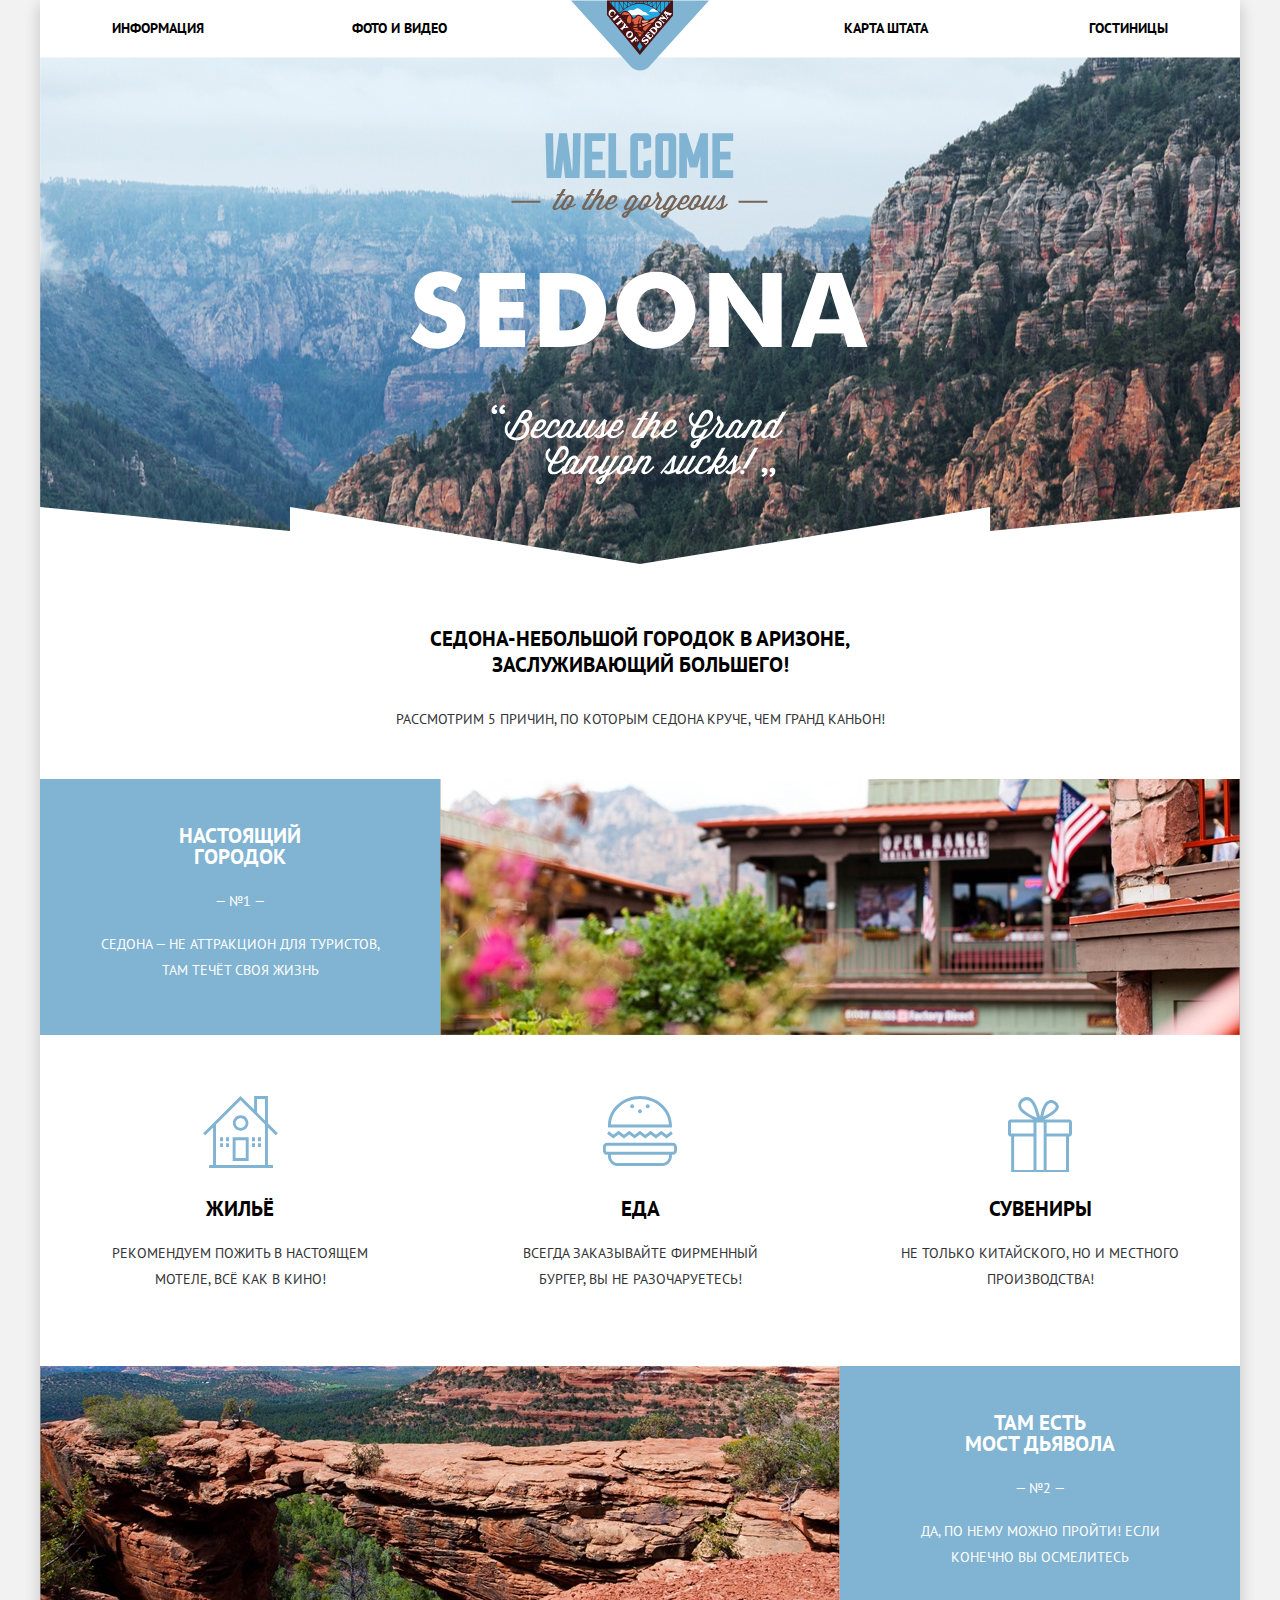
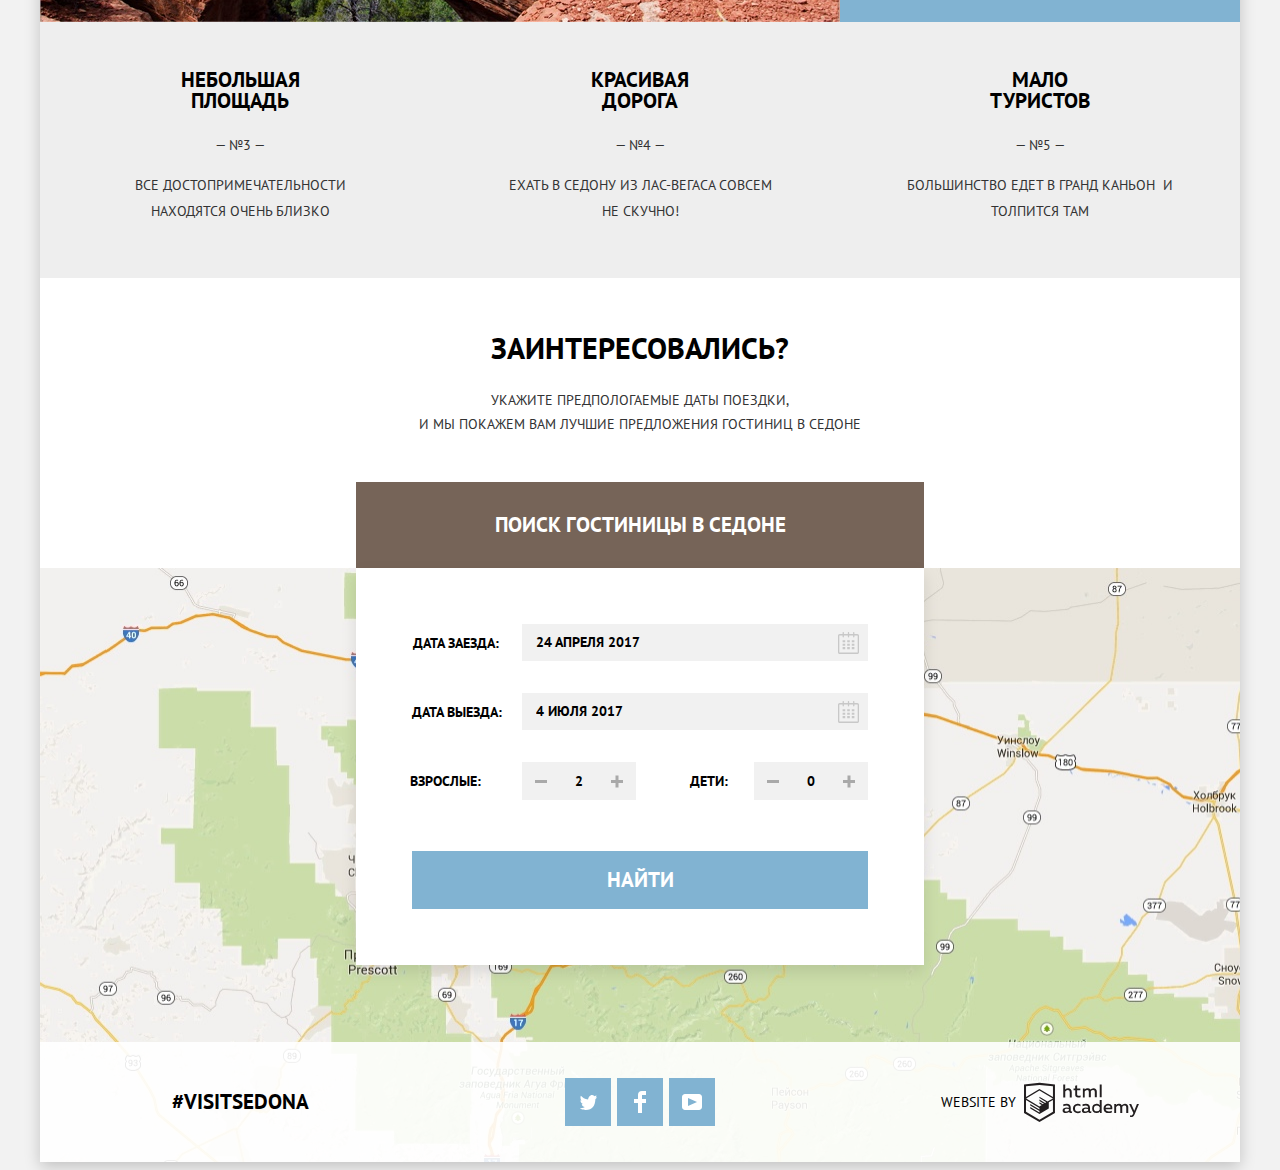
==== commit 20de961c: "Вносит правки для защиты проекта2" ====
--- a/index.html
+++ b/index.html
@@ -5,8 +5,8 @@
    <meta charset="utf-8">
    <title>HTML Academy: Седона</title>
    <link href="https://fonts.googleapis.com/css?family=PT+Sans:400,700&display=swap&subset=cyrillic" rel="stylesheet">
-   <link href="css/normalize.css" rel="stylesheet">
-   <link href="css/style.css" rel="stylesheet">
+   <link href="css/normalize.min.css" rel="stylesheet">
+   <link href="css/style.min.css" rel="stylesheet">
  </head>
 
  <body>
@@ -14,7 +14,7 @@
      <header class="header">
        <nav class="navigation">
          <a class="header-logo">
-           <img src="img/intro/logo_sedona.png" width="138" height="71" alt="Логотип City of Sedona">
+           <img src="img/intro/logo_sedona.svg" width="138" height="71" alt="Логотип City of Sedona">
          </a>
          <ul class="navigation-list">
            <li><a href="#">Информация</a></li>
@@ -27,7 +27,7 @@
      <main>
 
        <section class="welcome">
-         <h1 class="visually-hidden">О нас</h1>
+         <h1 class="visually-hidden">Сайт курортного города Седона</h1>
          <svg width="1200px" height="57px" viewBox="0 0 1200 57" version="1.1" xmlns="http://www.w3.org/2000/svg" xmlns:xlink="http://www.w3.org/1999/xlink" fill="#ffffff">
            <polygon id="Shape" points="0 57 0 0 250 24 250 0 600 57 950 0 950 24 1200 0 1200 57"></polygon>
          </svg>
@@ -37,7 +37,7 @@
        </section>
        <section class="about-intro">
          <p class="about-intro-name">Седона-небольшой городок в аризоне, заслуживающий большего!</p>
-         <p class="feature-title">рассмотрим 5 причин,по которым седона круче,чем гранд каньон!</p>
+         <p class="feature-title">рассмотрим 5 причин, по которым седона круче, чем гранд каньон!</p>
 
          <ul class="advantage">
            <li class="advantage-item">
@@ -53,37 +53,17 @@
          </ul>
          <ul class="services">
            <li class="services-item housing">
-             <svg width="75px" height="72px" viewBox="0 0 75 72" version="1.1" xmlns="http://www.w3.org/2000/svg" xmlns:xlink="http://www.w3.org/1999/xlink" fill="#81B3D2">
-               <path d="M29.656,65.033 L45.656,65.033 L45.656,41.21 L29.656,41.21 L29.656,65.033 Z M32.593,44.134 L42.718,44.134 L42.718,62.11 L32.593,62.11 L32.593,44.134 L32.593,44.134 Z" fill-rule="nonzero"></path>
-               <path
-                 d="M72.771,39.253 L74.847,37.185 L64.939,27.32 L64.939,0 L51.127,0 L51.127,13.567 L37.5,0 L0.152,37.185 L2.229,39.253 L10.061,31.458 L10.061,69.076 L6.124,69.076 L6.124,72 L69.999,72 L69.999,69.076 L64.94,69.076 L64.94,31.458 L72.771,39.253 Z M62.002,69.076 L12.999,69.076 L12.999,28.534 L37.5,4.149 L62.002,28.534 L62.002,69.076 L62.002,69.076 Z M62.002,24.394 L54.064,16.492 L54.064,2.924 L62.002,2.924 L62.002,24.394 L62.002,24.394 Z"
-                 fill-rule="nonzero"></path>
-               <path
-                 d="M29.906,27.08 C29.906,31.341 33.376,34.793 37.656,34.793 C41.935,34.793 45.406,31.341 45.406,27.08 C45.406,22.821 41.935,19.367 37.656,19.367 C33.375,19.367 29.906,22.821 29.906,27.08 Z M37.656,22.135 C40.4,22.135 42.625,24.349 42.625,27.08 C42.625,29.812 40.4,32.028 37.656,32.028 C34.91,32.028 32.686,29.812 32.686,27.08 C32.686,24.349 34.911,22.135 37.656,22.135 Z M17.061,41.21 L20.061,41.21 L20.061,45.129 L17.061,45.129 L17.061,41.21 Z M22.999,41.21 L25.999,41.21 L25.999,45.129 L22.999,45.129 L22.999,41.21 Z M17.061,47.182 L20.061,47.182 L20.061,51.101 L17.061,51.101 L17.061,47.182 Z M22.999,47.182 L25.999,47.182 L25.999,51.101 L22.999,51.101 L22.999,47.182 Z M48.998,41.21 L51.998,41.21 L51.998,45.129 L48.998,45.129 L48.998,41.21 Z M54.936,41.21 L57.936,41.21 L57.936,45.129 L54.936,45.129 L54.936,41.21 Z M48.998,47.182 L51.998,47.182 L51.998,51.101 L48.998,51.101 L48.998,47.182 Z M54.936,47.182 L57.936,47.182 L57.936,51.101 L54.936,51.101 L54.936,47.182 Z"
-                 fill-rule="nonzero"></path>
-             </svg>
+
              <h2 class="services-title">Жильё</h2>
              <p class="services-info">Рекомендуем пожить в настоящем мотеле, всё как в кино!</p>
            </li>
            <li class="services-item food">
-             <svg xmlns="http://www.w3.org/2000/svg" width="74" height="70" viewBox="0 0 74 70">
-               <g fill="#81B3D2">
-                 <path
-                   d="M69.854 46.71H4.051c-2.274 0-4.135 1.94-4.135 4.313v3.504c0 2.372 1.861 4.313 4.135 4.313h.93v1.053c0 5.536 4.341 10.065 9.648 10.065h44.646c5.306 0 9.648-4.529 9.648-10.065V58.84h.93c2.274 0 4.135-1.941 4.135-4.313v-3.504c0-2.373-1.86-4.313-4.134-4.313zm-3.848 13.184c0 3.871-3.019 7.021-6.73 7.021H14.629c-3.711 0-6.731-3.15-6.731-7.021v-1.053h58.107v1.053zm5.065-5.367c0 .688-.558 1.271-1.218 1.271H4.051c-.66 0-1.217-.582-1.217-1.271v-3.504c0-.688.558-1.271 1.217-1.271h65.802c.66 0 1.218.582 1.218 1.271v3.504zM15.634 38.406l5.323 4.059 5.326-4.059 5.328 4.059 5.328-4.059 5.328 4.059 5.329-4.059 5.327 4.059 5.33-4.06 5.336 4.059 6.194-4.712-1.72-2.459-4.474 3.403-5.336-4.057-5.33 4.056-5.327-4.057-5.329 4.057-5.328-4.057-5.328 4.057-5.328-4.057-5.325 4.057-5.323-4.057-5.327 4.057-4.467-3.401-1.721 2.457 6.188 4.714zM7.978 31.544H68.855c.041-.619.069-1.241.069-1.87 0-.394-.016-.783-.032-1.173C68.227 12.657 54.186 0 36.952 0 19.719 0 5.677 12.657 5.013 28.501c-.017.39-.032.78-.032 1.173 0 .629.028 1.251.07 1.87h2.927zM36.952 3.043c15.591 0 28.35 11.316 29.021 25.458H7.931c.673-14.142 13.43-25.458 29.021-25.458z" />
-                 <ellipse cx="36.952" cy="15.26" rx="1.945" ry="2.03" />
-                 <ellipse cx="29.172" cy="10.23" rx="1.946" ry="2.03" />
-                 <ellipse cx="44.732" cy="10.23" rx="1.946" ry="2.03" />
-               </g>
-             </svg>
+
              <h2 class="services-title">Еда</h2>
              <p class="services-info">Всегда заказывайте фирменный бургер, вы не разочаруетесь!</p>
            </li>
            <li class="services-item souvenirs">
-             <svg width="64px" height="76px" viewBox="0 0 64 76" version="1.1" xmlns="http://www.w3.org/2000/svg" xmlns:xlink="http://www.w3.org/1999/xlink" fill="#81B3D2">
-               <path
-                 d="M61.097,23.501 L36.312,23.501 C50.125,16.602 51.229,12.25 50.72,9.816 C49.558,5.853 45.028,2.793 40.718,4.409 C35.149,6.498 33.581,14.797 32.074,20.796 C30.15,14.726 28.29,6.982 23.938,3.059 C22.677,1.921 20.843,0.795 18.175,1.031 C14.149,1.387 8.373,6.413 10.717,12.012 C12.968,17.39 20.404,20.789 25.295,23.501 L2.879,23.501 C1.29354898,23.5026342 0.00715074489,24.7845643 0,26.37 L0,37.692 C0.00715074489,39.2774357 1.29354898,40.5593658 2.879,40.561 L3.153,40.561 L3.153,77 L60.994,77 L60.994,40.561 L61.097,40.561 C62.6828412,40.5599156 63.969847,39.2778255 63.977,37.692 L63.977,26.37 C63.969847,24.7841745 62.6828412,23.5020844 61.097,23.501 Z M42.413,6.944 C44.516,6.634 47.395,8.243 47.668,10.153 C48.061,12.909 44.268,15.408 42.582,16.574 C40.059,18.318 37.654,19.217 35.295,20.629 C36.179,16.939 37.844,7.618 42.413,6.944 L42.413,6.944 Z M19.531,16.912 C17.306,15.427 12.987,12.481 13.091,9.141 C13.203,5.546 18.834,2.571 21.905,5.255 C25.761,8.626 27.618,16.36 29.024,21.812 C25.775,20.273 22.696,19.024 19.531,16.912 L19.531,16.912 Z M25.503,74.026 L6.136,74.026 L6.136,40.561 L25.504,40.561 L25.504,74.026 L25.503,74.026 Z M25.503,37.524 L3.046,37.524 L3.046,26.538 L25.503,26.538 L25.503,37.524 L25.503,37.524 Z M35.66,37.524 L35.66,74.027 L28.486,74.027 L28.486,26.538 L35.66,26.538 L35.66,37.524 Z M58.011,74.026 L38.644,74.026 L38.644,40.561 L58.011,40.561 L58.011,74.026 L58.011,74.026 Z M60.931,37.524 L38.644,37.524 L38.644,26.538 L60.931,26.538 L60.931,37.524 L60.931,37.524 Z">
-               </path>
-             </svg>
+
              <h2 class="services-title">Сувениры</h2>
              <p class="services-info">Не только китайского, но и местногo производства!</p>
            </li>
@@ -100,38 +80,38 @@
              </div>
            </li>
          </ul>
-         <div class="advantages-list">
-           <ul class="advantages-list-next">
-             <li class="advantage-item-next">
-               <div class="advantage-info-next">
-                 <h2 class="advantage-title-next">Небольшая площадь</h2>
-                 <p class="advantage-number-next">— №3 —</p>
-                 <p class="advantage-description-next">Все достопримечательности находятся очень близко</p>
-               </div>
-             </li>
-             <li class="advantage-item-next">
-               <div class="advantage-info-next">
-                 <h2 class="advantage-title-next">Красивая дорога</h2>
-                 <p class="advantage-number-next">— №4 —</p>
-                 <p class="advantage-description-next">Ехать в Седону из Лас-Вегаса совсем не скучно!</p>
-               </div>
-             </li>
-             <li class="advantage-item-next">
-               <div class="advantage-info-next">
-                 <h2 class="advantage-title-next">Мало туристов</h2>
-                 <p class="advantage-number-next">— №5 —</p>
-                 <p class="advantage-description-next">Большинство едет в гранд каньон +
+         <ul class="advantages-list-next">
+           <li class="advantage-item-next">
+
+             <h2 class="advantage-title-next">Небольшая площадь</h2>
+             <p class="advantage-number-next">— №3 —</p>
+             <p class="advantage-description-next">Все достопримечательности находятся очень близко</p>
+
+           </li>
+           <li class="advantage-item-next">
+
+             <h2 class="advantage-title-next">Красивая дорога</h2>
+             <p class="advantage-number-next">— №4 —</p>
+             <p class="advantage-description-next">Ехать в Седону из Лас-Вегаса совсем не скучно!</p>
+
+           </li>
+           <li class="advantage-item-next">
+
+             <h2 class="advantage-title-next">Мало туристов</h2>
+             <p class="advantage-number-next">— №5 —</p>
+             <p class="advantage-description-next">Большинство едет в гранд каньон   и толпится там</p>
-               </div>
-             </li>
-           </ul>
-         </div>
+
+           </li>
+         </ul>
+
 
        </section>
 
        <div class="search-title">
          <p class="lead">Заинтересовались?</p>
-         <p class="search-title-name">Укажите предпологаемые даты поездки,и мы покажем вам лучшие предложения гостиниц в седоне</p>
+         <p class="search-title-name">Укажите предпологаемые даты поездки,<br>и мы покажем вам лучшие предложения гостиниц в седоне</p>
          <section class="search">
            <button type="button" class="search-place">Поиск гостиницы в Седоне</button>
            <div class="wrapper-search">
@@ -139,7 +119,8 @@
                <p class="search-item">
                  <label for="search-arrival-date">Дата заезда:</label>
                  <input id="search-arrival-date" type="text" name="arrival-date" value="" placeholder="24 апpеля 2017" aria-label="24 апpеля 2017">
-                 <button type="button" name="calendar">
+                 <button class="button-calendar" type="button" name="calendar">
+                   <span class="visually-hidden">Выбор даты заезда в гостиницу</span>
                    <svg xmlns="http://www.w3.org/2000/svg" width="21" height="22" viewBox="0 0 21 22" fill="#c8c8c8">
                      <path
                        d="M19.251 2.025h-2.845V.648c0-.381-.294-.689-.656-.689-.363 0-.656.308-.656.689v1.377h-3.938V.648c0-.381-.294-.689-.655-.689-.363 0-.657.308-.657.689v1.377H5.906V.648c0-.381-.294-.689-.656-.689-.363 0-.657.308-.657.689v1.377H1.75C.784 2.025 0 2.847 0 3.862v16.302C0 21.179.784 22 1.75 22h17.501c.966 0 1.749-.821 1.749-1.836V3.862c0-1.015-.783-1.837-1.749-1.837zm.437 18.139a.448.448 0 0 1-.437.459H1.75a.45.45 0 0 1-.438-.459V3.862a.45.45 0 0 1 .438-.459h2.844v1.378c0 .381.294.689.657.689.362 0 .656-.308.656-.689V3.403h3.938v1.378c0 .381.294.689.657.689.361 0 .655-.308.655-.689V3.403h3.938v1.378c0 .381.293.689.656.689.362 0 .656-.308.656-.689V3.403h2.845c.241 0 .437.206.437.459v16.302z" />
@@ -151,7 +132,8 @@
                <p class="search-item departure">
                  <label for="search-date-departure">Дата выезда:</label>
                  <input id="search-date-departure" type="text" name="date-departure" value="" placeholder="4 июля 2017" aria-label="4 июля 2017">
-                 <button type="button" name="calendar">
+                 <button class="button-calendar" type="button" name="calendar">
+                   <span class="visually-hidden">Выбор даты выезда с гостиницы</span>
                    <svg xmlns="http://www.w3.org/2000/svg" width="21" height="22" viewBox="0 0 21 22" fill="#c8c8c8">
                      <path
                        d="M19.251 2.025h-2.845V.648c0-.381-.294-.689-.656-.689-.363 0-.656.308-.656.689v1.377h-3.938V.648c0-.381-.294-.689-.655-.689-.363 0-.657.308-.657.689v1.377H5.906V.648c0-.381-.294-.689-.656-.689-.363 0-.657.308-.657.689v1.377H1.75C.784 2.025 0 2.847 0 3.862v16.302C0 21.179.784 22 1.75 22h17.501c.966 0 1.749-.821 1.749-1.836V3.862c0-1.015-.783-1.837-1.749-1.837zm.437 18.139a.448.448 0 0 1-.437.459H1.75a.45.45 0 0 1-.438-.459V3.862a.45.45 0 0 1 .438-.459h2.844v1.378c0 .381.294.689.657.689.362 0 .656-.308.656-.689V3.403h3.938v1.378c0 .381.294.689.657.689.361 0 .655-.308.655-.689V3.403h3.938v1.378c0 .381.293.689.656.689.362 0 .656-.308.656-.689V3.403h2.845c.241 0 .437.206.437.459v16.302z" />
@@ -165,39 +147,13 @@
                    <label for="search-number-adults">Взрослые:</label>
                    <span class="quantity-change">
                      <button class="button number-adults-less" type="button">
-                       <svg width="12px" height="3px" viewBox="0 0 12 3" version="1.1" xmlns="http://www.w3.org/2000/svg" xmlns:xlink="http://www.w3.org/1999/xlink">
-                         <defs>
-                           <rect x="180" y="208" width="12" height="3"></rect>
-                         </defs>
-                         <g stroke="none" stroke-width="1" fill="none" fill-rule="evenodd">
-                           <g transform="translate(-536.000000, -2377.000000)">
-                             <g transform="translate(356.000000, 2169.000000)">
-                               <image x="180" y="208" width="12" height="3"
-                                 xlink:href="[data-uri]">
-                               </image>
-                               <use fill-opacity="0" fill="#000000" fill-rule="evenodd" xlink:href="#rect-1"></use>
-                             </g>
-                           </g>
-                         </g>
-                       </svg>
+                       <span class="visually-hidden">Уменьшение количества взрослых при бронировании гостиницы</span>
+
                      </button>
                      <input id="search-number-adults" type="text" name="number-adults" value="" placeholder="2" aria-label="2">
                      <button class="button number-adults-more" type="button">
-                       <svg width="11px" height="11px" viewBox="0 0 11 11" version="1.1" xmlns="http://www.w3.org/2000/svg" xmlns:xlink="http://www.w3.org/1999/xlink">
-                         <defs>
-                           <rect x="256" y="204" width="11" height="11"></rect>
-                         </defs>
-                         <g stroke="none" stroke-width="1" fill="none" fill-rule="evenodd">
-                           <g transform="translate(-612.000000, -2373.000000)">
-                             <g transform="translate(356.000000, 2169.000000)">
-                               <image x="256" y="204" width="11" height="11"
-                                 xlink:href="[data-uri]">
-                               </image>
-                               <use fill-opacity="0" fill="#000000" fill-rule="evenodd" xlink:href="#rect-1"></use>
-                             </g>
-                           </g>
-                         </g>
-                       </svg>
+                       <span class="visually-hidden">Увеличение количества взрослых при бронировании гостиницы</span>
+
                      </button>
                    </span>
                  </p>
@@ -205,40 +161,13 @@
                    <label for="search-number-children">Дети:</label>
                    <span class="quantity-change number-child">
                      <button class="button number-children-less" type="button">
-                       <svg width="12px" height="3px" viewBox="0 0 12 3" version="1.1" xmlns="http://www.w3.org/2000/svg" xmlns:xlink="http://www.w3.org/1999/xlink">
-                         <defs>
-                           <rect x="180" y="208" width="12" height="3"></rect>
-                         </defs>
-                         <g stroke="none" stroke-width="1" fill="none" fill-rule="evenodd">
-                           <g transform="translate(-536.000000, -2377.000000)">
-                             <g transform="translate(356.000000, 2169.000000)">
-                               <image x="180" y="208" width="12" height="3"
-                                 xlink:href="[data-uri]">
-                               </image>
-                               <use fill-opacity="0" fill="#000000" fill-rule="evenodd" xlink:href="#rect-1"></use>
-                             </g>
-                           </g>
-                         </g>
-                       </svg>
+                       <span class="visually-hidden">Уменьшение количества детей при бронировании гостиницы</span>
 
                      </button>
                      <input id="search-number-children" type="text" name="number-children" value="" placeholder="0" aria-label="0">
                      <button class="button number-children-more" type="button">
-                       <svg width="11px" height="11px" viewBox="0 0 11 11" version="1.1" xmlns="http://www.w3.org/2000/svg" xmlns:xlink="http://www.w3.org/1999/xlink">
-                         <defs>
-                           <rect x="256" y="204" width="11" height="11"></rect>
-                         </defs>
-                         <g stroke="none" stroke-width="1" fill="none" fill-rule="evenodd">
-                           <g transform="translate(-612.000000, -2373.000000)">
-                             <g transform="translate(356.000000, 2169.000000)">
-                               <image x="256" y="204" width="11" height="11"
-                                 xlink:href="[data-uri]">
-                               </image>
-                               <use fill-opacity="0" fill="#000000" fill-rule="evenodd" xlink:href="#rect-1"></use>
-                             </g>
-                           </g>
-                         </g>
-                       </svg>
+                       <span class="visually-hidden">Увеличение количества детей при бронировании гостиницы</span>
+
                      </button>
                    </span>
                  </p>
@@ -250,19 +179,22 @@
        </div>
        <section class="modal-map">
          <img src="img/bottom/map.jpg" width="1200" height="594" alt="Map">
+         <iframe
+           src="https://www.google.com/maps/embed?pb=!1m18!1m12!1m3!1d104770.38018730543!2d-111.86517855273749!3d34.85435832354931!2m3!1f0!2f0!3f0!3m2!1i1024!2i768!4f13.1!3m3!1m2!1s0x872da132f942b00d%3A0x5548c523fa6c8efd!2sSedona%2C+AZ+86336%2C+USA!5e0!3m2!1sen!2sru!4v1562536993603!5m2!1sen!2sru"
+           allowfullscreen></iframe>
        </section>
      </main>
-     <footer class="footer footer-main">
-       <p class="photo-link">
-         <a href="https://www.instagram.com/explore/tags/visitsedona/?hl=en">#visitsedona</a>
-       </p>
+     <footer class="footer">
+
+       <a class="photo-link" href="https://www.instagram.com/explore/tags/visitsedona/?hl=en">#visitsedona</a>
+
        <div class="footer-social">
          <h3 class="visually-hidden">Мы в социальных сетях</h3>
          <ul class="social">
            <li><a class="social-button" href="#">
                <span class="visually-hidden">Мы в социальной сети Twitter</span>
-               <svg xmlns="http://www.w3.org/2000/svg" xmlns:xlink="http://www.w3.org/1999/xlink" width="17" height="15" viewBox="0 0 17 15">
-                 <path fill="#FFF"
+               <svg xmlns="http://www.w3.org/2000/svg" xmlns:xlink="http://www.w3.org/1999/xlink" width="17" height="15" viewBox="0 0 17 15" fill="#FFF">
+                 <path
                    d="M10.95.144c1.685-.496 2.984.27 3.577 1.179.673-.231 1.331-.481 2.011-.708a2.345 2.345 0 0 1-.857 1.768c.685.17 1.304-.491 1.304-.491-.169 1-1.006 1.788-1.563 2.024-.231 6.75-3.175 11.217-10.077 11.082h-.446c-.41 0-4.164-.46-4.898-1.887 2.271.196 3.893-.422 4.693-1.177-.96-.3-2.679-.477-2.979-2.95.349.106.564.228 1.19.119C1.705 8.247.374 7.53.448 5.33c.285.328 1.067.536 1.34.472C1.085 5.561-.182 2.442.894.85c1.818 1.854 3.735 3.606 7.152 3.773C8.254 2.33 9.183.793 10.95.144z" />
                </svg>
              </a>
@@ -270,15 +202,15 @@
            <li>
              <a class="social-button" href="#">
                <span class="visually-hidden">Мы в социальной сети Facebook</span>
-               <svg xmlns="http://www.w3.org/2000/svg" width="12" height="22" viewBox="0 0 12 22">
-                 <path fill="#FFF" d="M12 4V0H8a4 4 0 0 0-4 4v4H0v4h4v10h4V12h4V8H8V4h4z" />
+               <svg xmlns="http://www.w3.org/2000/svg" width="12" height="22" viewBox="0 0 12 22" fill="#FFF">
+                 <path d="M12 4V0H8a4 4 0 0 0-4 4v4H0v4h4v10h4V12h4V8H8V4h4z" />
                </svg>
              </a>
            </li>
            <li><a class="social-button" href="#">
                <span class="visually-hidden">Мы на Youtube канале</span>
-               <svg xmlns="http://www.w3.org/2000/svg" width="20px" height="16px" viewBox="0 0 20 16">
-                 <path fill="#FFF" d="M17,0 L3,0 C1.35,0 0,1.35 0,3 L0,13 C0,14.65 1.35,16 3,16 L17,16 C18.65,16 20,14.65 20,13 L20,3 C20,1.35 18.65,0 17,0 Z M6.027,11.998 L6.027,4.002 L15.014,8 L6.027,11.998 L6.027,11.998 Z" />
+               <svg xmlns="http://www.w3.org/2000/svg" width="20px" height="16px" viewBox="0 0 20 16" fill="#FFF">
+                 <path d="M17,0 L3,0 C1.35,0 0,1.35 0,3 L0,13 C0,14.65 1.35,16 3,16 L17,16 C18.65,16 20,14.65 20,13 L20,3 C20,1.35 18.65,0 17,0 Z M6.027,11.998 L6.027,4.002 L15.014,8 L6.027,11.998 L6.027,11.998 Z" />
                </svg>
              </a>
            </li>
@@ -286,6 +218,7 @@
        </div>
        <p class="courses-link">
          <a class="website-logo" href="https://htmlacademy.ru/intensive/htmlcss">Website By
+           <span class="visually-hidden">Сайт от html-academy</span>
            <svg xmlns="http://www.w3.org/2000/svg" viewBox="0 0 108.08 36.85" width="115" height="41" fill="#231f20">
              <title>logo-htmlacademy-small1</title>
              <path
@@ -296,7 +229,22 @@
        </p>
      </footer>
    </div>
-
+   <script type="text/javascript">
+     var link = document.querySelector(".search-place");
+     var popup = document.querySelector(".wrapper-search");
+     var close = popup.querySelector(".search-place");
+
+     link.addEventListener("click", function(evt) {
+       evt.preventDefault();
+       popup.classList.add("wrapper-search");
+     });
+
+
+     close.addEventListener("click", function(evt) {
+       evt.preventDefault();
+       popup.classList.toggle("wrapper-search");
+     });
+   </script>
  </body>
 
  </html>
--- a/css/style.min.css
+++ b/css/style.min.css
@@ -0,0 +1 @@
+body{margin:0;padding:0;font-family:"PT Sans",Arial,sans-serif;font-size:14px;line-height:26px;font-weight:700;text-align:center;text-transform:uppercase;color:#000;background-color:#f2f2f2}html{box-sizing:border-box}*,::after,::before{box-sizing:inherit}.wrapper{width:1200px;margin:0 auto;background:#fff;display:block;box-shadow:0 5px 15px rgba(0,1,1,.2)}.header-logo{position:absolute;z-index:1;width:138px;height:71px;left:50%;top:0;margin-left:-69px}.navigation-list{list-style:none;margin:0;padding:0 72px;display:flex;text-align:left}.navigation-list li{width:240px;padding:0;margin:15px 0}.navigation-list li:nth-child(3){margin-left:auto}.navigation-list li:nth-child(n+3){text-align:right}a{text-decoration:none}.active a{color:#766357}.navigation-list a{color:inherit}.navigation-list a:hover{color:#81b3d2}.navigation-list a:active{color:#c9c9c9}.welcome{background:url(../img/intro/bg_intro2.jpg) no-repeat center;background-color:#355a6c;min-height:508px;position:relative}.visually-hidden{position:absolute;width:1px;height:1px;margin:-1px;border:0;padding:0;white-space:nowrap;clip-path:inset(100%);clip:rect(0 0 0 0);overflow:hidden}.welcome svg{position:absolute;margin:0;right:0;bottom:0}.welcome-to{position:absolute;bottom:79px;right:372px;width:458px;height:352px}.about-intro{padding-top:62px;padding-bottom:0}.about-intro-name{width:470px;margin:0 auto 28px;font-size:21px}.feature-title{font-weight:400;color:#333;width:540px;margin:0 auto;margin-bottom:47px}.advantage{list-style:none;padding:0;margin:0}.advantage-item{color:#fff;display:flex}.advantage-info{width:400px;background:#81b3d2}.advantage-title{line-height:21px;margin-top:46px;margin-bottom:24px;width:200px;margin-left:auto;margin-right:auto}.advantage-number{font-weight:400;margin-top:-3px;margin-bottom:17px}.advantage-description{margin:0 auto;font-weight:400;width:305px}.open-range{height:256px}.services{list-style:none;padding:0;margin:0;display:flex;flex-wrap:wrap}.services-item{margin-top:61px;width:400px}.housing{background:url(../img/icons/icon_housing2.svg) no-repeat center;background-position:top}.food{background:url(../img/icons/icon_food.svg) no-repeat center;background-position:top}.souvenirs{background:url(../img/icons/icon_souvenirs.svg) no-repeat center;background-position:top}.services-title{margin-top:102px;line-height:21px}.services-info{padding-top:4px;padding-bottom:74px;font-weight:400;color:#333;margin:0 auto;width:280px}.space{height:256px}.advantages-list-next{display:flex;flex-wrap:wrap;text-align:center;background-color:#eee;margin:0;padding-left:0;list-style:none}.advantage-item-next{width:400px;margin:0}.advantage-title-next{line-height:21px;margin-top:47px;margin-bottom:21px;width:155px;margin-left:auto;margin-right:auto}.advantage-number-next{font-weight:400;color:#333;width:65px;margin-left:167px}.advantage-description-next{color:#333;font-weight:400;margin-left:auto;margin-right:auto;width:280px;margin-bottom:54px}.lead{font-size:30px;line-height:36px;margin:0;padding-top:52px}.search{position:relative;margin-top:46px}.search-title-name{font-weight:400;line-height:24px;color:#333;width:510px;margin-left:auto;margin-right:auto;margin-top:22px}.search-place{width:568px;display:block;text-transform:uppercase;font-weight:700;padding:30px 35px;margin:0 auto;border:0;font-size:21px;color:#fff;background-color:#766458}.search-place:hover{background-color:#614f44}.search-place:active{color:#918883;background-color:#513e33}.wrapper-search{position:absolute;z-index:100;top:100%;left:50%;margin-left:-284px;width:568px;padding:56px;background-color:#fff;box-shadow:0 7px 15px rgba(0,0,0,.1)}.modal-map{width:1200px;height:594px;margin-bottom:-120px;position:relative}.modal-map iframe{position:absolute;top:0;left:0;width:100%;height:100%;border:0}::-webkit-input-placeholder{color:#000}::-moz-placeholder{color:#000}:-moz-placeholder{color:#000}:-ms-input-placeholder{color:#000}.search-item{display:flex;justify-content:space-between;align-items:center;margin:0;padding:0;margin-bottom:29px;width:100%;position:relative}.search-item label{padding-left:1px}.departure label{padding-left:0;padding-top:9px;margin-bottom:8px}.search-item button{position:absolute;padding:0;width:22px;height:21px;right:9px;border:none;background-color:transparent}.search-item input[type=text]{box-sizing:border-box;width:346px;padding:7px 194px 8px 12px;padding-right:40px;outline:0;border:2px solid #f1f1f1}.search-item input,.search-item-number input{text-transform:inherit;background-color:#f1f1f1}.search-item-number label{padding-left:1px;margin-left:-3px}.search-item input:hover{background-color:#ebebeb;border-color:#ebebeb}.search-item input:focus{background-color:#fff;border-color:#e5e5e5}.button-calendar:hover svg{fill:#000}.button-calendar:active svg{fill:#81b3d2;border:none}.number-people{display:flex;align-items:center}.search-item-number{display:flex;align-items:center;margin:0;margin-right:50px}.quantity-change{display:flex;padding:0;margin:0;padding-left:41px}.number-children label{margin-left:3px}.number-child{padding-left:26px}.quantity-change button{width:38px;display:flex;align-items:center;justify-content:center;outline:0;border:2px solid #f1f1f1}.quantity-change button:hover,.quantity-change input:hover{background-color:#ebebeb}.quantity-change button:focus,.quantity-change input:focus{background-color:#fff}.quantity-change button:hover{background-color:#ebebeb;border-color:#ebebeb}.quantity-change button:focus{background-color:#fff;border-color:#e5e5e5}.number-adults-less,.number-adults-more,.number-children-less,.number-children-more{background-color:#f1f1f1;border:none}.number-adults-less::before,.number-children-less::before{content:"";position:absolute;width:12px;height:3px;background-color:#a9a9a9}.number-adults-less:hover::before,.number-children-less:hover::before{background-color:#000}.number-adults-less:active::before,.number-children-less:active::before{background-color:#81b3d2}.number-adults-more::after,.number-adults-more::before,.number-children-more::after,.number-children-more::before{content:"";position:absolute;width:12px;height:3px;background-color:#a9a9a9}.number-adults-more::before,.number-children-more::before{transform:rotate(0)}.number-adults-more::after,.number-children-more::after{transform:rotate(90deg)}.number-adults-more:hover::after,.number-adults-more:hover::before,.number-children-more:hover::after,.number-children-more:hover::before{background-color:#000}.number-adults-more:active::after,.number-adults-more:active::before,.number-children-more:active::after,.number-children-more:active::before{background-color:#81b3d2}.quantity-change input[type=text]{width:38px;height:38px;padding:3px;margin:0;text-align:center;line-height:26px;outline:0;border:2px solid #f1f1f1}.quantity-change input:hover{background-color:#ebebeb;border-color:#ebebeb}.quantity-change input:focus{background-color:#fff;border-color:#e5e5e5}.button-find{font-size:21px;text-transform:inherit;color:#fff;background-color:#81b3d2;width:100%;display:block;padding:16px;margin:0 auto;margin-top:51px;border:0}.button-find:hover{background-color:#679dc0}.button-find:active{color:#93b8d2;background-color:#5595bd}.footer{position:relative;background-color:rgba(255,255,255,.9);padding:36px 0;display:flex;align-items:center;text-align:center}.photo-link{color:inherit;margin:0;width:400px;font-size:21px;text-align:center;font-size:21px}.footer-social{width:400px}.footer-social ul{display:flex;flex-wrap:wrap;justify-content:center;margin:0 auto;padding:0;list-style:none}.footer-social li{margin-right:6px}.footer-social li:nth-child(3){margin-right:0}.social{list-style:none}.social a{color:#fff;background-color:#81b3d2}.social-button svg:active{fill:#88b5d1}.social a:hover{background-color:#679dc0}.social a:active{background-color:#5595bd}.social-button{display:flex;align-items:center;justify-content:center;width:46px;height:48px}.courses-link{width:400px;margin:0}.courses-link{text-align:right}.website-logo{font-weight:400;color:inherit}.website-logo{display:flex;justify-content:center;align-items:center;margin:0}.website-logo svg{margin-left:8px}.website-logo:hover svg{fill:#81b3d2}.website-logo:active svg{fill:#bdbbbb}.filters{background:url(../img/intro/bg_filter.jpg) no-repeat center;background-color:#5b5557;min-height:215px;position:relative;display:flex;padding:26px 71px 25px 71px;color:#fff}.filter-title,.filter-title-house{margin:0;padding-bottom:20px}.filter-title-house,.item-housing{padding-left:118px}.ch:focus+.filter-label{box-shadow:0 0 5px #00f}.filter-label{display:inline-block;vertical-align:middle;position:relative;padding-left:40px;font-size:14px;line-height:30px}.filter-label svg{position:absolute;left:0;top:50%;margin-top:-12.5px}.filter-label .checkbox-on{display:none}.ch:checked+.filter-label .checkbox-on{display:block}.ch:checked+.filter-label .checkbox-off{display:none}.ch:hover+.filter-label svg{fill:#fff}.ch:disabled+.filter-label svg{fill:#6a6a6a}.filter-item{padding:0}.filter-item-house,.item-infrastructure{text-align:left;font-size:14px;font-weight:400}.item-infrastructure label{margin:0}.item-housing,.item-infrastructure{padding-bottom:15px}.item-housing:last-child,.item-infrastructure:last-child{padding-bottom:0}.filter-range{margin-left:347px;width:320px}.filter-range-title{margin-bottom:13px;text-align:left;font-weight:600;font-size:16px;line-height:21px}.price-controls{position:relative;height:36px;margin-bottom:20px;font-size:0;border:2px solid #fff;border-radius:2px}.price-controls::after{content:"";position:absolute;top:50%;left:50%;width:2px;height:22px;background:#fff;transform:translate(-50%,-50%)}.price-controls label{width:156px;padding-left:0}.price-controls .min-price{padding-left:50px}.price-controls .max-price{padding-left:30px}.max-price::before,.min-price::before{display:none}.price-controls input{width:50px;margin:0;color:inherit;font:inherit;background:0 0;border:none}.range-controls{position:relative;margin-bottom:32px}.range-controls .scale{height:2px;background:rgba(255,255,255,.3)}.range-controls .bar{width:80%;height:2px;background:#fff}.range-toggle{position:absolute;top:-9px;width:20px;height:20px;background:#ababab;border:8px solid #fff;border-radius:50%;box-shadow:0 2px 1px 0 rgba(0,1,1,.2);cursor:pointer}.range-toggle:hover{background:#ababab}.range-toggle-min{left:0}.range-toggle-max{left:80%}.btn-transparent{display:block;margin:0 86px;padding:6px 30px 6px 37px;font-weight:400;font-size:14px;line-height:20px;color:#fff;text-transform:uppercase;background:0 0;border:2px solid #fff;border-radius:2px;cursor:pointer}.btn-transparent:hover{color:#000;background:#fff}.found-housing{padding:30px 72px 28px;display:flex;border-bottom:1px solid #e5e5e5}.found-number{font-size:21px;margin:2px 10px 0 0;width:154px;text-align:left}.sorting{font-weight:400;font-size:12px;margin:0 38px 0 0;width:76px}.sorting-kind-list{font-size:12px;margin:0;padding:0;list-style:none;display:flex;flex-wrap:wrap;width:540px}.sorting-kind-list li{font-weight:400;margin:0 33px 0 0}.sorting-kind-list a{color:rgba(0,0,0,.3);position:relative;display:block}.sorting-kind-list a::after{content:"";position:absolute;width:100%;left:0;bottom:0;border-bottom:1px dotted #81b3d2}.sorting-kind-list a:active::after{border-bottom:none}.sorting-kind-list a:not([href]){color:#81b3d2}.sorting-kind-list a:not([href])::after{display:none}.sorting-kind-list a:hover{color:#81b3d2}.sorting-kind-list a:active{color:#000}.arrow{width:100px;margin-top:9px;margin-bottom:0;padding-left:203px;list-style:none;display:flex;color:#c8c8c8}.arrow-up a{display:block;margin-right:13px;border-left:5px solid transparent;border-right:5px solid transparent;border-bottom:10px solid #c8c8c8}.arrow-down a:not([href]){display:block;border-left:5px solid transparent;border-right:5px solid transparent;border-top:10px solid #81b3d2}.arrow-up a:hover{border-bottom:10px solid #000}.arrow-up a:active{border-bottom:10px solid #81b3d2}.arrow-down a:hover{border-top:10px solid #000}.arrow-down a:active{border-top:10px solid #81b3d2}.catalog{text-align:left}.catalog-list{list-style:none;margin:0;padding:0}.catalog-item{display:flex;justify-content:center;align-items:center;padding:29px 72px;border-bottom:1px solid #e5e5e5;margin:0}.catalog-item-image{margin-right:30px;padding:0}.catalog-item-image img{border:0;max-width:100%;height:auto;vertical-align:top}.catalog-item-description{width:430px}.catalog-item-info,.catalog-item-push,.catalog-item-rating,.catalog-item-title{list-style:none}.catalog-item-title{margin-top:-3px;margin-bottom:6px;font-size:21px}.catalog-item-title a{color:#000}.catalog-item-title a:hover{color:#81b3d2}.catalog-item-title a:active{color:#c9c9c9}.catalog-item-info{margin-bottom:14px;margin-top:6px;font-weight:400;line-height:21px;color:#333}.catalog-item-priceh{margin-left:34px}.catalog-item-pricem{margin-left:59px}.catalog-item-pricea{margin-left:16px}.catalog-item-push{line-height:21px;color:#fff;display:flex;align-items:flex-start;margin:0}.catalog-item-push a{color:#fff;margin-right:6px}.catalog-item-push a:nth-child(2){margin-right:0}.catalog-item-addition{text-align:right;display:flex;flex-direction:column;margin-left:auto}.catalog-item-stars{margin-bottom:47px;height:17px;background:url(../img/icons/icon_star.svg);background-repeat:space;margin:0 0 47px auto}.stars-4{width:89px}.stars-3{width:65px}.stars-2{width:41px}.catalog-item-rating{line-height:21px;font-weight:400;color:#666;background-color:#f1f1f1;min-width:110px;padding:3px;text-align:center}.button-more{background-color:#81b3d2;width:110px;padding:2px;text-align:center}.button-more:active{color:#93b8d2;background-color:#5595bd}.button-more:hover{background-color:#679dc0}.button-book{background-color:#766458;width:142px;padding:3px;text-align:center}.button-book:active{color:#918883;background-color:#513e33}.button-book:hover{background-color:#614f44}
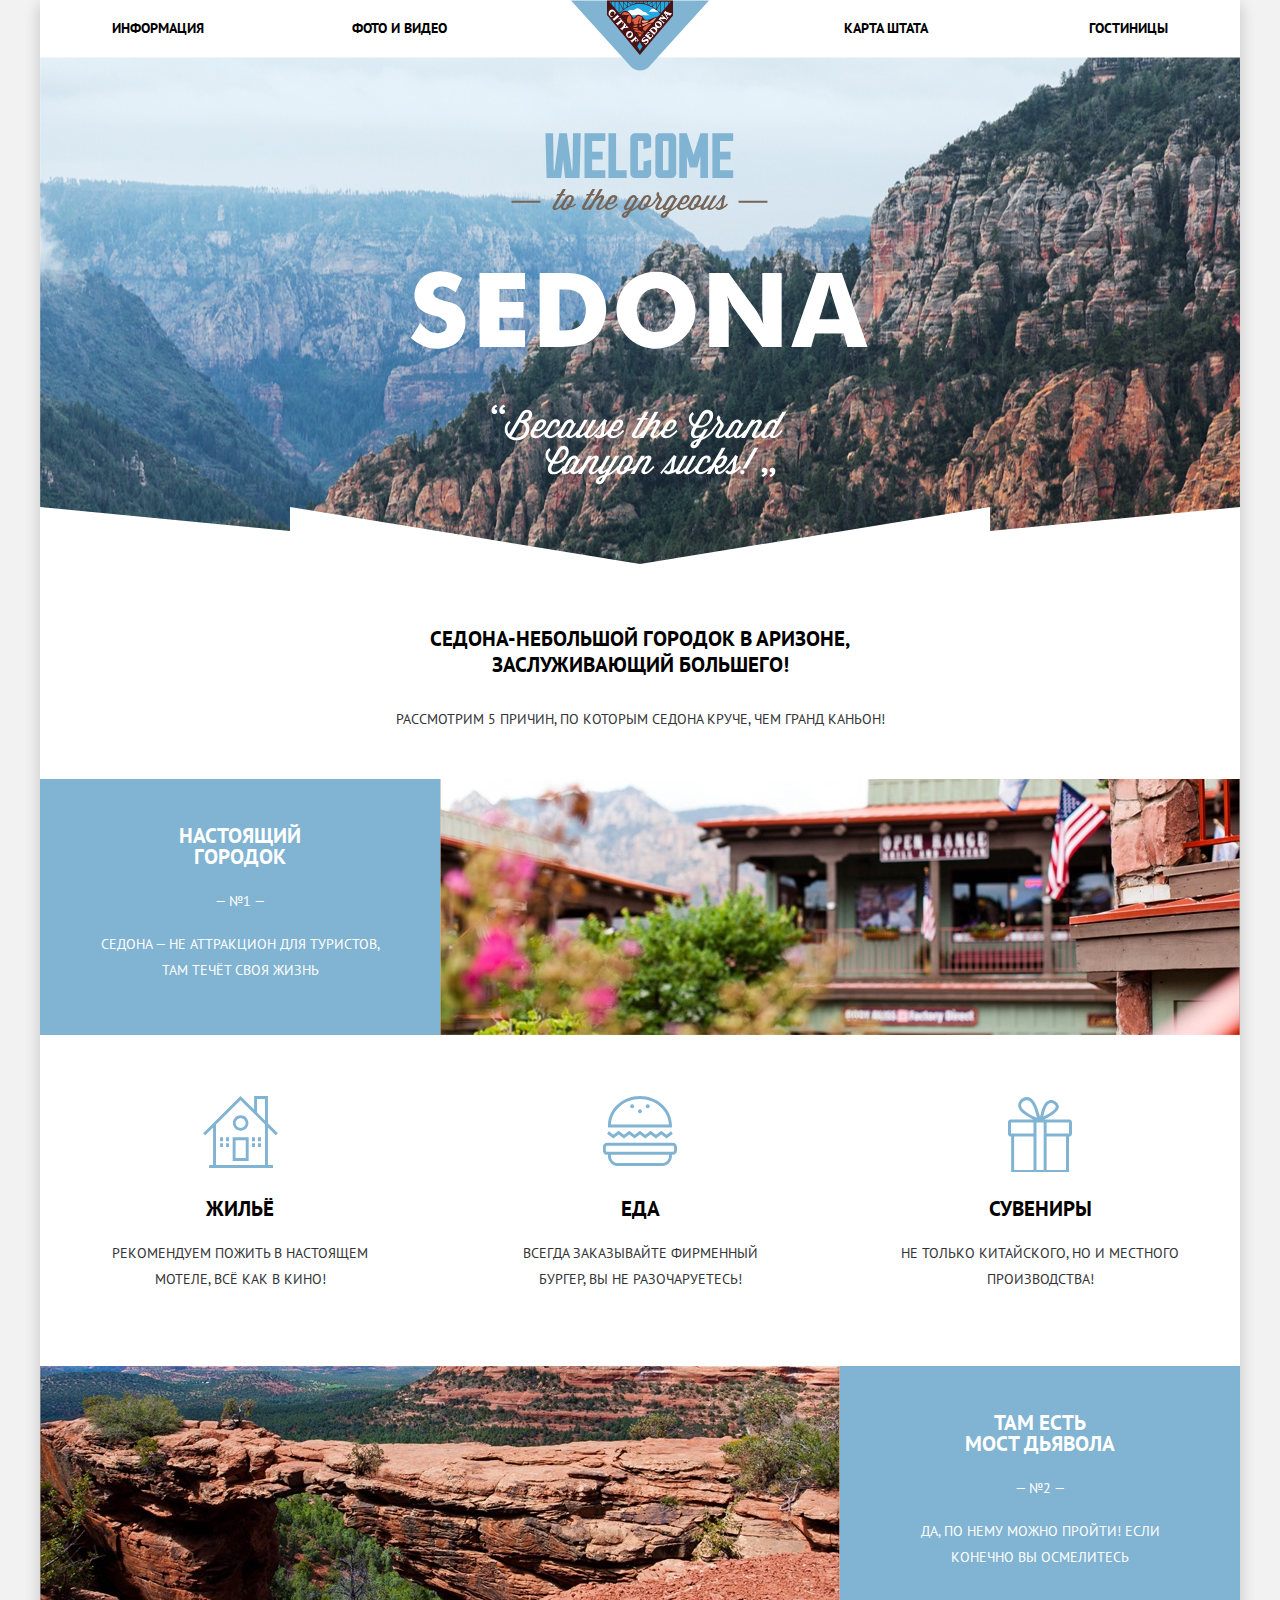
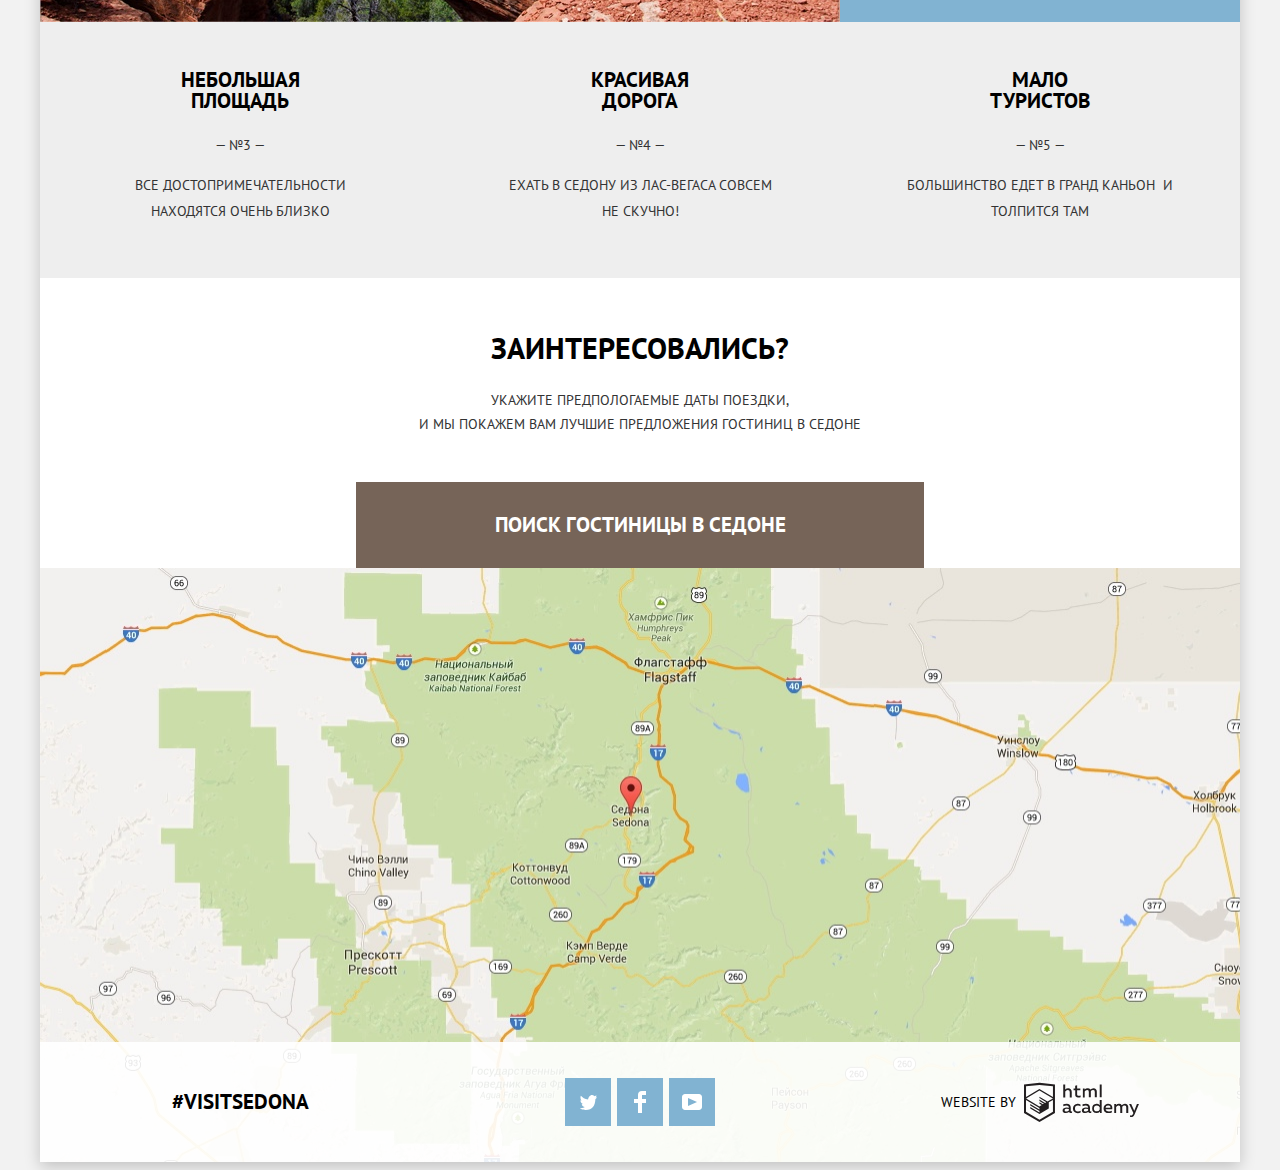
==== commit af455500: "js" ====
--- a/index.html
+++ b/index.html
@@ -105,8 +105,6 @@
 
            </li>
          </ul>
-
-
        </section>
 
        <div class="search-title">
@@ -118,7 +116,7 @@
              <form class="search-form" action="index.html" method="post">
                <p class="search-item">
                  <label for="search-arrival-date">Дата заезда:</label>
-                 <input id="search-arrival-date" type="text" name="arrival-date" value="" placeholder="24 апpеля 2017" aria-label="24 апpеля 2017">
+                 <input id="search-arrival-date" type="text" name="arrival" value="" placeholder="24 апpеля 2017" aria-label="24 апpеля 2017">
                  <button class="button-calendar" type="button" name="calendar">
                    <span class="visually-hidden">Выбор даты заезда в гостиницу</span>
                    <svg xmlns="http://www.w3.org/2000/svg" width="21" height="22" viewBox="0 0 21 22" fill="#c8c8c8">
@@ -131,7 +129,7 @@
                </p>
                <p class="search-item departure">
                  <label for="search-date-departure">Дата выезда:</label>
-                 <input id="search-date-departure" type="text" name="date-departure" value="" placeholder="4 июля 2017" aria-label="4 июля 2017">
+                 <input id="search-date-departure" type="text" name="departure" value="" placeholder="4 июля 2017" aria-label="4 июля 2017">
                  <button class="button-calendar" type="button" name="calendar">
                    <span class="visually-hidden">Выбор даты выезда с гостиницы</span>
                    <svg xmlns="http://www.w3.org/2000/svg" width="21" height="22" viewBox="0 0 21 22" fill="#c8c8c8">
@@ -150,7 +148,7 @@
                        <span class="visually-hidden">Уменьшение количества взрослых при бронировании гостиницы</span>
 
                      </button>
-                     <input id="search-number-adults" type="text" name="number-adults" value="" placeholder="2" aria-label="2">
+                     <input id="search-number-adults" type="text" name="adults" value="" placeholder="2" aria-label="2">
                      <button class="button number-adults-more" type="button">
                        <span class="visually-hidden">Увеличение количества взрослых при бронировании гостиницы</span>
 
@@ -164,7 +162,7 @@
                        <span class="visually-hidden">Уменьшение количества детей при бронировании гостиницы</span>
 
                      </button>
-                     <input id="search-number-children" type="text" name="number-children" value="" placeholder="0" aria-label="0">
+                     <input id="search-number-children" type="text" name="children" value="" placeholder="0" aria-label="0">
                      <button class="button number-children-more" type="button">
                        <span class="visually-hidden">Увеличение количества детей при бронировании гостиницы</span>
 
@@ -177,6 +175,7 @@
            </div>
          </section>
        </div>
+
        <section class="modal-map">
          <img src="img/bottom/map.jpg" width="1200" height="594" alt="Map">
          <iframe
@@ -229,22 +228,48 @@
        </p>
      </footer>
    </div>
-   <script type="text/javascript">
+   <script>
      var link = document.querySelector(".search-place");
+
      var popup = document.querySelector(".wrapper-search");
      var close = popup.querySelector(".search-place");
 
+     var form = popup.querySelector(".search-form");
+     var arrival = popup.querySelector("[name=arrival]");
+     var departure = popup.querySelector("[name=departure]");
+     var adults = popup.querySelector("[name=adults]");
+     var children = popup.querySelector("[name=children]");
+
      link.addEventListener("click", function(evt) {
        evt.preventDefault();
-       popup.classList.add("wrapper-search");
-     });
-
+       popup.classList.toggle("modal-show");
+       arrival.focus();
+     });
 
      close.addEventListener("click", function(evt) {
        evt.preventDefault();
-       popup.classList.toggle("wrapper-search");
+       popup.classList.add("modal-show");
+
+     });
+
+     form.addEventListener("submit", function(evt) {
+       if (!arrival.value || !departure.value || !adults.value || !children.value) {
+         evt.preventDefault();
+
+       }
+     });
+
+     window.addEventListener("keydown", function(evt) {
+       if (evt.keyCode === "Escape") {
+         evt.preventDefault();
+         if (popup.classList.contains("modal-show")) {
+           popup.classList.remove("modal-show");
+
+         }
+       }
      });
    </script>
+   <script src="js/popup.js"></script>
  </body>
 
  </html>
--- a/css/style.min.css
+++ b/css/style.min.css
@@ -1 +1 @@
-body{margin:0;padding:0;font-family:"PT Sans",Arial,sans-serif;font-size:14px;line-height:26px;font-weight:700;text-align:center;text-transform:uppercase;color:#000;background-color:#f2f2f2}html{box-sizing:border-box}*,::after,::before{box-sizing:inherit}.wrapper{width:1200px;margin:0 auto;background:#fff;display:block;box-shadow:0 5px 15px rgba(0,1,1,.2)}.header-logo{position:absolute;z-index:1;width:138px;height:71px;left:50%;top:0;margin-left:-69px}.navigation-list{list-style:none;margin:0;padding:0 72px;display:flex;text-align:left}.navigation-list li{width:240px;padding:0;margin:15px 0}.navigation-list li:nth-child(3){margin-left:auto}.navigation-list li:nth-child(n+3){text-align:right}a{text-decoration:none}.active a{color:#766357}.navigation-list a{color:inherit}.navigation-list a:hover{color:#81b3d2}.navigation-list a:active{color:#c9c9c9}.welcome{background:url(../img/intro/bg_intro2.jpg) no-repeat center;background-color:#355a6c;min-height:508px;position:relative}.visually-hidden{position:absolute;width:1px;height:1px;margin:-1px;border:0;padding:0;white-space:nowrap;clip-path:inset(100%);clip:rect(0 0 0 0);overflow:hidden}.welcome svg{position:absolute;margin:0;right:0;bottom:0}.welcome-to{position:absolute;bottom:79px;right:372px;width:458px;height:352px}.about-intro{padding-top:62px;padding-bottom:0}.about-intro-name{width:470px;margin:0 auto 28px;font-size:21px}.feature-title{font-weight:400;color:#333;width:540px;margin:0 auto;margin-bottom:47px}.advantage{list-style:none;padding:0;margin:0}.advantage-item{color:#fff;display:flex}.advantage-info{width:400px;background:#81b3d2}.advantage-title{line-height:21px;margin-top:46px;margin-bottom:24px;width:200px;margin-left:auto;margin-right:auto}.advantage-number{font-weight:400;margin-top:-3px;margin-bottom:17px}.advantage-description{margin:0 auto;font-weight:400;width:305px}.open-range{height:256px}.services{list-style:none;padding:0;margin:0;display:flex;flex-wrap:wrap}.services-item{margin-top:61px;width:400px}.housing{background:url(../img/icons/icon_housing2.svg) no-repeat center;background-position:top}.food{background:url(../img/icons/icon_food.svg) no-repeat center;background-position:top}.souvenirs{background:url(../img/icons/icon_souvenirs.svg) no-repeat center;background-position:top}.services-title{margin-top:102px;line-height:21px}.services-info{padding-top:4px;padding-bottom:74px;font-weight:400;color:#333;margin:0 auto;width:280px}.space{height:256px}.advantages-list-next{display:flex;flex-wrap:wrap;text-align:center;background-color:#eee;margin:0;padding-left:0;list-style:none}.advantage-item-next{width:400px;margin:0}.advantage-title-next{line-height:21px;margin-top:47px;margin-bottom:21px;width:155px;margin-left:auto;margin-right:auto}.advantage-number-next{font-weight:400;color:#333;width:65px;margin-left:167px}.advantage-description-next{color:#333;font-weight:400;margin-left:auto;margin-right:auto;width:280px;margin-bottom:54px}.lead{font-size:30px;line-height:36px;margin:0;padding-top:52px}.search{position:relative;margin-top:46px}.search-title-name{font-weight:400;line-height:24px;color:#333;width:510px;margin-left:auto;margin-right:auto;margin-top:22px}.search-place{width:568px;display:block;text-transform:uppercase;font-weight:700;padding:30px 35px;margin:0 auto;border:0;font-size:21px;color:#fff;background-color:#766458}.search-place:hover{background-color:#614f44}.search-place:active{color:#918883;background-color:#513e33}.wrapper-search{position:absolute;z-index:100;top:100%;left:50%;margin-left:-284px;width:568px;padding:56px;background-color:#fff;box-shadow:0 7px 15px rgba(0,0,0,.1)}.modal-map{width:1200px;height:594px;margin-bottom:-120px;position:relative}.modal-map iframe{position:absolute;top:0;left:0;width:100%;height:100%;border:0}::-webkit-input-placeholder{color:#000}::-moz-placeholder{color:#000}:-moz-placeholder{color:#000}:-ms-input-placeholder{color:#000}.search-item{display:flex;justify-content:space-between;align-items:center;margin:0;padding:0;margin-bottom:29px;width:100%;position:relative}.search-item label{padding-left:1px}.departure label{padding-left:0;padding-top:9px;margin-bottom:8px}.search-item button{position:absolute;padding:0;width:22px;height:21px;right:9px;border:none;background-color:transparent}.search-item input[type=text]{box-sizing:border-box;width:346px;padding:7px 194px 8px 12px;padding-right:40px;outline:0;border:2px solid #f1f1f1}.search-item input,.search-item-number input{text-transform:inherit;background-color:#f1f1f1}.search-item-number label{padding-left:1px;margin-left:-3px}.search-item input:hover{background-color:#ebebeb;border-color:#ebebeb}.search-item input:focus{background-color:#fff;border-color:#e5e5e5}.button-calendar:hover svg{fill:#000}.button-calendar:active svg{fill:#81b3d2;border:none}.number-people{display:flex;align-items:center}.search-item-number{display:flex;align-items:center;margin:0;margin-right:50px}.quantity-change{display:flex;padding:0;margin:0;padding-left:41px}.number-children label{margin-left:3px}.number-child{padding-left:26px}.quantity-change button{width:38px;display:flex;align-items:center;justify-content:center;outline:0;border:2px solid #f1f1f1}.quantity-change button:hover,.quantity-change input:hover{background-color:#ebebeb}.quantity-change button:focus,.quantity-change input:focus{background-color:#fff}.quantity-change button:hover{background-color:#ebebeb;border-color:#ebebeb}.quantity-change button:focus{background-color:#fff;border-color:#e5e5e5}.number-adults-less,.number-adults-more,.number-children-less,.number-children-more{background-color:#f1f1f1;border:none}.number-adults-less::before,.number-children-less::before{content:"";position:absolute;width:12px;height:3px;background-color:#a9a9a9}.number-adults-less:hover::before,.number-children-less:hover::before{background-color:#000}.number-adults-less:active::before,.number-children-less:active::before{background-color:#81b3d2}.number-adults-more::after,.number-adults-more::before,.number-children-more::after,.number-children-more::before{content:"";position:absolute;width:12px;height:3px;background-color:#a9a9a9}.number-adults-more::before,.number-children-more::before{transform:rotate(0)}.number-adults-more::after,.number-children-more::after{transform:rotate(90deg)}.number-adults-more:hover::after,.number-adults-more:hover::before,.number-children-more:hover::after,.number-children-more:hover::before{background-color:#000}.number-adults-more:active::after,.number-adults-more:active::before,.number-children-more:active::after,.number-children-more:active::before{background-color:#81b3d2}.quantity-change input[type=text]{width:38px;height:38px;padding:3px;margin:0;text-align:center;line-height:26px;outline:0;border:2px solid #f1f1f1}.quantity-change input:hover{background-color:#ebebeb;border-color:#ebebeb}.quantity-change input:focus{background-color:#fff;border-color:#e5e5e5}.button-find{font-size:21px;text-transform:inherit;color:#fff;background-color:#81b3d2;width:100%;display:block;padding:16px;margin:0 auto;margin-top:51px;border:0}.button-find:hover{background-color:#679dc0}.button-find:active{color:#93b8d2;background-color:#5595bd}.footer{position:relative;background-color:rgba(255,255,255,.9);padding:36px 0;display:flex;align-items:center;text-align:center}.photo-link{color:inherit;margin:0;width:400px;font-size:21px;text-align:center;font-size:21px}.footer-social{width:400px}.footer-social ul{display:flex;flex-wrap:wrap;justify-content:center;margin:0 auto;padding:0;list-style:none}.footer-social li{margin-right:6px}.footer-social li:nth-child(3){margin-right:0}.social{list-style:none}.social a{color:#fff;background-color:#81b3d2}.social-button svg:active{fill:#88b5d1}.social a:hover{background-color:#679dc0}.social a:active{background-color:#5595bd}.social-button{display:flex;align-items:center;justify-content:center;width:46px;height:48px}.courses-link{width:400px;margin:0}.courses-link{text-align:right}.website-logo{font-weight:400;color:inherit}.website-logo{display:flex;justify-content:center;align-items:center;margin:0}.website-logo svg{margin-left:8px}.website-logo:hover svg{fill:#81b3d2}.website-logo:active svg{fill:#bdbbbb}.filters{background:url(../img/intro/bg_filter.jpg) no-repeat center;background-color:#5b5557;min-height:215px;position:relative;display:flex;padding:26px 71px 25px 71px;color:#fff}.filter-title,.filter-title-house{margin:0;padding-bottom:20px}.filter-title-house,.item-housing{padding-left:118px}.ch:focus+.filter-label{box-shadow:0 0 5px #00f}.filter-label{display:inline-block;vertical-align:middle;position:relative;padding-left:40px;font-size:14px;line-height:30px}.filter-label svg{position:absolute;left:0;top:50%;margin-top:-12.5px}.filter-label .checkbox-on{display:none}.ch:checked+.filter-label .checkbox-on{display:block}.ch:checked+.filter-label .checkbox-off{display:none}.ch:hover+.filter-label svg{fill:#fff}.ch:disabled+.filter-label svg{fill:#6a6a6a}.filter-item{padding:0}.filter-item-house,.item-infrastructure{text-align:left;font-size:14px;font-weight:400}.item-infrastructure label{margin:0}.item-housing,.item-infrastructure{padding-bottom:15px}.item-housing:last-child,.item-infrastructure:last-child{padding-bottom:0}.filter-range{margin-left:347px;width:320px}.filter-range-title{margin-bottom:13px;text-align:left;font-weight:600;font-size:16px;line-height:21px}.price-controls{position:relative;height:36px;margin-bottom:20px;font-size:0;border:2px solid #fff;border-radius:2px}.price-controls::after{content:"";position:absolute;top:50%;left:50%;width:2px;height:22px;background:#fff;transform:translate(-50%,-50%)}.price-controls label{width:156px;padding-left:0}.price-controls .min-price{padding-left:50px}.price-controls .max-price{padding-left:30px}.max-price::before,.min-price::before{display:none}.price-controls input{width:50px;margin:0;color:inherit;font:inherit;background:0 0;border:none}.range-controls{position:relative;margin-bottom:32px}.range-controls .scale{height:2px;background:rgba(255,255,255,.3)}.range-controls .bar{width:80%;height:2px;background:#fff}.range-toggle{position:absolute;top:-9px;width:20px;height:20px;background:#ababab;border:8px solid #fff;border-radius:50%;box-shadow:0 2px 1px 0 rgba(0,1,1,.2);cursor:pointer}.range-toggle:hover{background:#ababab}.range-toggle-min{left:0}.range-toggle-max{left:80%}.btn-transparent{display:block;margin:0 86px;padding:6px 30px 6px 37px;font-weight:400;font-size:14px;line-height:20px;color:#fff;text-transform:uppercase;background:0 0;border:2px solid #fff;border-radius:2px;cursor:pointer}.btn-transparent:hover{color:#000;background:#fff}.found-housing{padding:30px 72px 28px;display:flex;border-bottom:1px solid #e5e5e5}.found-number{font-size:21px;margin:2px 10px 0 0;width:154px;text-align:left}.sorting{font-weight:400;font-size:12px;margin:0 38px 0 0;width:76px}.sorting-kind-list{font-size:12px;margin:0;padding:0;list-style:none;display:flex;flex-wrap:wrap;width:540px}.sorting-kind-list li{font-weight:400;margin:0 33px 0 0}.sorting-kind-list a{color:rgba(0,0,0,.3);position:relative;display:block}.sorting-kind-list a::after{content:"";position:absolute;width:100%;left:0;bottom:0;border-bottom:1px dotted #81b3d2}.sorting-kind-list a:active::after{border-bottom:none}.sorting-kind-list a:not([href]){color:#81b3d2}.sorting-kind-list a:not([href])::after{display:none}.sorting-kind-list a:hover{color:#81b3d2}.sorting-kind-list a:active{color:#000}.arrow{width:100px;margin-top:9px;margin-bottom:0;padding-left:203px;list-style:none;display:flex;color:#c8c8c8}.arrow-up a{display:block;margin-right:13px;border-left:5px solid transparent;border-right:5px solid transparent;border-bottom:10px solid #c8c8c8}.arrow-down a:not([href]){display:block;border-left:5px solid transparent;border-right:5px solid transparent;border-top:10px solid #81b3d2}.arrow-up a:hover{border-bottom:10px solid #000}.arrow-up a:active{border-bottom:10px solid #81b3d2}.arrow-down a:hover{border-top:10px solid #000}.arrow-down a:active{border-top:10px solid #81b3d2}.catalog{text-align:left}.catalog-list{list-style:none;margin:0;padding:0}.catalog-item{display:flex;justify-content:center;align-items:center;padding:29px 72px;border-bottom:1px solid #e5e5e5;margin:0}.catalog-item-image{margin-right:30px;padding:0}.catalog-item-image img{border:0;max-width:100%;height:auto;vertical-align:top}.catalog-item-description{width:430px}.catalog-item-info,.catalog-item-push,.catalog-item-rating,.catalog-item-title{list-style:none}.catalog-item-title{margin-top:-3px;margin-bottom:6px;font-size:21px}.catalog-item-title a{color:#000}.catalog-item-title a:hover{color:#81b3d2}.catalog-item-title a:active{color:#c9c9c9}.catalog-item-info{margin-bottom:14px;margin-top:6px;font-weight:400;line-height:21px;color:#333}.catalog-item-priceh{margin-left:34px}.catalog-item-pricem{margin-left:59px}.catalog-item-pricea{margin-left:16px}.catalog-item-push{line-height:21px;color:#fff;display:flex;align-items:flex-start;margin:0}.catalog-item-push a{color:#fff;margin-right:6px}.catalog-item-push a:nth-child(2){margin-right:0}.catalog-item-addition{text-align:right;display:flex;flex-direction:column;margin-left:auto}.catalog-item-stars{margin-bottom:47px;height:17px;background:url(../img/icons/icon_star.svg);background-repeat:space;margin:0 0 47px auto}.stars-4{width:89px}.stars-3{width:65px}.stars-2{width:41px}.catalog-item-rating{line-height:21px;font-weight:400;color:#666;background-color:#f1f1f1;min-width:110px;padding:3px;text-align:center}.button-more{background-color:#81b3d2;width:110px;padding:2px;text-align:center}.button-more:active{color:#93b8d2;background-color:#5595bd}.button-more:hover{background-color:#679dc0}.button-book{background-color:#766458;width:142px;padding:3px;text-align:center}.button-book:active{color:#918883;background-color:#513e33}.button-book:hover{background-color:#614f44}
+body{margin:0;padding:0;font-family:"PT Sans",Arial,sans-serif;font-size:14px;line-height:26px;font-weight:700;text-align:center;text-transform:uppercase;color:#000;background-color:#f2f2f2}html{box-sizing:border-box}*,::after,::before{box-sizing:inherit}.wrapper{width:1200px;margin:0 auto;background:#fff;display:block;box-shadow:0 5px 15px rgba(0,1,1,.2)}.header-logo{position:absolute;z-index:1;width:138px;height:71px;left:50%;top:0;margin-left:-69px}.navigation-list{list-style:none;margin:0;padding:0 72px;display:flex;text-align:left}.navigation-list li{width:240px;padding:0;margin:15px 0}.navigation-list li:nth-child(3){margin-left:auto}.navigation-list li:nth-child(n+3){text-align:right}a{text-decoration:none}.active a{color:#766357}.navigation-list a{color:inherit}.navigation-list a:hover{color:#81b3d2}.navigation-list a:active{color:#c9c9c9}.welcome{background:url(../img/intro/bg_intro2.jpg) no-repeat center;background-color:#355a6c;min-height:508px;position:relative}.visually-hidden{position:absolute;width:1px;height:1px;margin:-1px;border:0;padding:0;white-space:nowrap;clip-path:inset(100%);clip:rect(0 0 0 0);overflow:hidden}.welcome svg{position:absolute;margin:0;right:0;bottom:0}.welcome-to{position:absolute;bottom:79px;right:372px;width:458px;height:352px}.about-intro{padding-top:62px;padding-bottom:0}.about-intro-name{width:470px;margin:0 auto 28px;font-size:21px}.feature-title{font-weight:400;color:#333;width:540px;margin:0 auto;margin-bottom:47px}.advantage{list-style:none;padding:0;margin:0}.advantage-item{color:#fff;display:flex}.advantage-info{width:400px;background:#81b3d2}.advantage-title{line-height:21px;margin-top:46px;margin-bottom:24px;width:200px;margin-left:auto;margin-right:auto}.advantage-number{font-weight:400;margin-top:-3px;margin-bottom:17px}.advantage-description{margin:0 auto;font-weight:400;width:305px}.open-range{height:256px}.services{list-style:none;padding:0;margin:0;display:flex;flex-wrap:wrap}.services-item{margin-top:61px;width:400px}.housing{background:url(../img/icons/icon_housing2.svg) no-repeat center;background-position:top}.food{background:url(../img/icons/icon_food.svg) no-repeat center;background-position:top}.souvenirs{background:url(../img/icons/icon_souvenirs.svg) no-repeat center;background-position:top}.services-title{margin-top:102px;line-height:21px}.services-info{padding-top:4px;padding-bottom:74px;font-weight:400;color:#333;margin:0 auto;width:280px}.space{height:256px}.advantages-list-next{display:flex;flex-wrap:wrap;text-align:center;background-color:#eee;margin:0;padding-left:0;list-style:none}.advantage-item-next{width:400px;margin:0}.advantage-title-next{line-height:21px;margin-top:47px;margin-bottom:21px;width:155px;margin-left:auto;margin-right:auto}.advantage-number-next{font-weight:400;color:#333;width:65px;margin-left:167px}.advantage-description-next{color:#333;font-weight:400;margin-left:auto;margin-right:auto;width:280px;margin-bottom:54px}.lead{font-size:30px;line-height:36px;margin:0;padding-top:52px}.search{position:relative;margin-top:46px}.search-title-name{font-weight:400;line-height:24px;color:#333;width:510px;margin-left:auto;margin-right:auto;margin-top:22px}.search-place{width:568px;display:block;text-transform:uppercase;font-weight:700;padding:30px 35px;margin:0 auto;border:0;font-size:21px;color:#fff;background-color:#766458}.search-place:hover{background-color:#614f44}.search-place:active{color:#918883;background-color:#513e33}@keyframes bounce{0%{transform:translateY(0)}70%{transform:translateY(20px)}90%{transform:translateY(-20px)}100%{transform:translateY(0)}}.wrapper-search{position:absolute;z-index:100;top:100%;left:50%;margin-left:-284px;width:568px;padding:56px;background-color:#fff;box-shadow:0 7px 15px rgba(0,0,0,.1);display:none}.modal-show{display:block;animation:bounce .5s}.modal-map{width:1200px;height:594px;margin-bottom:-120px;position:relative}.modal-map iframe{position:absolute;top:0;left:0;width:100%;height:100%;border:0}::-webkit-input-placeholder{color:#000}::-moz-placeholder{color:#000}:-moz-placeholder{color:#000}:-ms-input-placeholder{color:#000}.search-item{display:flex;justify-content:space-between;align-items:center;margin:0;padding:0;margin-bottom:29px;width:100%;position:relative}.search-item label{padding-left:1px}.departure label{padding-left:0;padding-top:9px;margin-bottom:8px}.search-item button{position:absolute;padding:0;width:22px;height:21px;right:9px;border:none;background-color:transparent}.search-item input[type=text]{box-sizing:border-box;width:346px;padding:7px 194px 8px 12px;padding-right:40px;outline:0;border:2px solid #f1f1f1}.search-item input,.search-item-number input{text-transform:inherit;background-color:#f1f1f1}.search-item-number label{padding-left:1px;margin-left:-3px}.search-item input:hover{background-color:#ebebeb;border-color:#ebebeb}.search-item input:focus{background-color:#fff;border-color:#e5e5e5}.button-calendar:hover svg{fill:#000}.button-calendar:active svg{fill:#81b3d2;border:none}.number-people{display:flex;align-items:center}.search-item-number{display:flex;align-items:center;margin:0;margin-right:50px}.quantity-change{display:flex;padding:0;margin:0;padding-left:41px}.number-children label{margin-left:3px}.number-child{padding-left:26px}.quantity-change button{width:38px;display:flex;align-items:center;justify-content:center;outline:0;border:2px solid #f1f1f1}.quantity-change button:hover,.quantity-change input:hover{background-color:#ebebeb}.quantity-change button:focus,.quantity-change input:focus{background-color:#fff}.quantity-change button:hover{background-color:#ebebeb;border-color:#ebebeb}.quantity-change button:focus{background-color:#fff;border-color:#e5e5e5}.number-adults-less,.number-adults-more,.number-children-less,.number-children-more{background-color:#f1f1f1;border:none}.number-adults-less::before,.number-children-less::before{content:"";position:absolute;width:12px;height:3px;background-color:#a9a9a9}.number-adults-less:hover::before,.number-children-less:hover::before{background-color:#000}.number-adults-less:active::before,.number-children-less:active::before{background-color:#81b3d2}.number-adults-more::after,.number-adults-more::before,.number-children-more::after,.number-children-more::before{content:"";position:absolute;width:12px;height:3px;background-color:#a9a9a9}.number-adults-more::before,.number-children-more::before{transform:rotate(0)}.number-adults-more::after,.number-children-more::after{transform:rotate(90deg)}.number-adults-more:hover::after,.number-adults-more:hover::before,.number-children-more:hover::after,.number-children-more:hover::before{background-color:#000}.number-adults-more:active::after,.number-adults-more:active::before,.number-children-more:active::after,.number-children-more:active::before{background-color:#81b3d2}.quantity-change input[type=text]{width:38px;height:38px;padding:3px;margin:0;text-align:center;line-height:26px;outline:0;border:2px solid #f1f1f1}.quantity-change input:hover{background-color:#ebebeb;border-color:#ebebeb}.quantity-change input:focus{background-color:#fff;border-color:#e5e5e5}.button-find{font-size:21px;text-transform:inherit;color:#fff;background-color:#81b3d2;width:100%;display:block;padding:16px;margin:0 auto;margin-top:51px;border:0}.button-find:hover{background-color:#679dc0}.button-find:active{color:#93b8d2;background-color:#5595bd}.footer{position:relative;background-color:rgba(255,255,255,.9);padding:36px 0;display:flex;align-items:center;text-align:center}.photo-link{color:inherit;margin:0;width:400px;font-size:21px;text-align:center;font-size:21px}.footer-social{width:400px}.footer-social ul{display:flex;flex-wrap:wrap;justify-content:center;margin:0 auto;padding:0;list-style:none}.footer-social li{margin-right:6px}.footer-social li:nth-child(3){margin-right:0}.social{list-style:none}.social a{color:#fff;background-color:#81b3d2}.social-button svg:active{fill:#88b5d1}.social a:hover{background-color:#679dc0}.social a:active{background-color:#5595bd}.social-button{display:flex;align-items:center;justify-content:center;width:46px;height:48px}.courses-link{width:400px;margin:0}.courses-link{text-align:right}.website-logo{font-weight:400;color:inherit}.website-logo{display:flex;justify-content:center;align-items:center;margin:0}.website-logo svg{margin-left:8px}.website-logo:hover svg{fill:#81b3d2}.website-logo:active svg{fill:#bdbbbb}.filters{background:url(../img/intro/bg_filter.jpg) no-repeat center;background-color:#5b5557;min-height:215px;position:relative;display:flex;padding:26px 71px 25px 71px;color:#fff}.filter-title,.filter-title-house{margin:0;padding-bottom:20px}.filter-title-house,.item-housing{padding-left:118px}.ch:focus+.filter-label{box-shadow:0 0 5px #00f}.filter-label{display:inline-block;vertical-align:middle;position:relative;padding-left:40px;font-size:14px;line-height:30px}.filter-label svg{position:absolute;left:0;top:50%;margin-top:-12.5px}.filter-label .checkbox-on{display:none}.ch:checked+.filter-label .checkbox-on{display:block}.ch:checked+.filter-label .checkbox-off{display:none}.ch:hover+.filter-label svg{fill:#fff}.ch:disabled+.filter-label svg{fill:#6a6a6a}.filter-item{padding:0}.filter-item-house,.item-infrastructure{text-align:left;font-size:14px;font-weight:400}.item-infrastructure label{margin:0}.item-housing,.item-infrastructure{padding-bottom:15px}.item-housing:last-child,.item-infrastructure:last-child{padding-bottom:0}.filter-range{margin-left:347px;width:320px}.filter-range-title{margin-bottom:13px;text-align:left;font-weight:600;font-size:16px;line-height:21px}.price-controls{position:relative;height:36px;margin-bottom:20px;font-size:0;border:2px solid #fff;border-radius:2px}.price-controls::after{content:"";position:absolute;top:50%;left:50%;width:2px;height:22px;background:#fff;transform:translate(-50%,-50%)}.price-controls label{width:156px;padding-left:0}.price-controls .min-price{padding-left:50px}.price-controls .max-price{padding-left:30px}.max-price::before,.min-price::before{display:none}.price-controls input{width:50px;margin:0;color:inherit;font:inherit;background:0 0;border:none}.range-controls{position:relative;margin-bottom:32px}.range-controls .scale{height:2px;background:rgba(255,255,255,.3)}.range-controls .bar{width:80%;height:2px;background:#fff}.range-toggle{position:absolute;top:-9px;width:20px;height:20px;background:#ababab;border:8px solid #fff;border-radius:50%;box-shadow:0 2px 1px 0 rgba(0,1,1,.2);cursor:pointer}.range-toggle:hover{background:#ababab}.range-toggle-min{left:0}.range-toggle-max{left:80%}.btn-transparent{display:block;margin:0 86px;padding:6px 30px 6px 37px;font-weight:400;font-size:14px;line-height:20px;color:#fff;text-transform:uppercase;background:0 0;border:2px solid #fff;border-radius:2px;cursor:pointer}.btn-transparent:hover{color:#000;background:#fff}.found-housing{padding:30px 72px 28px;display:flex;border-bottom:1px solid #e5e5e5}.found-number{font-size:21px;margin:2px 10px 0 0;width:154px;text-align:left}.sorting{font-weight:400;font-size:12px;margin:0 38px 0 0;width:76px}.sorting-kind-list{font-size:12px;margin:0;padding:0;list-style:none;display:flex;flex-wrap:wrap;width:540px}.sorting-kind-list li{font-weight:400;margin:0 33px 0 0}.sorting-kind-list a{color:rgba(0,0,0,.3);position:relative;display:block}.sorting-kind-list a::after{content:"";position:absolute;width:100%;left:0;bottom:0;border-bottom:1px dotted #81b3d2}.sorting-kind-list a:active::after{border-bottom:none}.sorting-kind-list a:not([href]){color:#81b3d2}.sorting-kind-list a:not([href])::after{display:none}.sorting-kind-list a:hover{color:#81b3d2}.sorting-kind-list a:active{color:#000}.arrow{width:100px;margin-top:9px;margin-bottom:0;padding-left:203px;list-style:none;display:flex;color:#c8c8c8}.arrow-up a{display:block;margin-right:13px;border-left:5px solid transparent;border-right:5px solid transparent;border-bottom:10px solid #c8c8c8}.arrow-down a:not([href]){display:block;border-left:5px solid transparent;border-right:5px solid transparent;border-top:10px solid #81b3d2}.arrow-up a:hover{border-bottom:10px solid #000}.arrow-up a:active{border-bottom:10px solid #81b3d2}.arrow-down a:hover{border-top:10px solid #000}.arrow-down a:active{border-top:10px solid #81b3d2}.catalog{text-align:left}.catalog-list{list-style:none;margin:0;padding:0}.catalog-item{display:flex;justify-content:center;align-items:center;padding:29px 72px;border-bottom:1px solid #e5e5e5;margin:0}.catalog-item-image{margin-right:30px;padding:0}.catalog-item-image img{border:0;max-width:100%;height:auto;vertical-align:top}.catalog-item-description{width:430px}.catalog-item-info,.catalog-item-push,.catalog-item-rating,.catalog-item-title{list-style:none}.catalog-item-title{margin-top:-3px;margin-bottom:6px;font-size:21px}.catalog-item-title a{color:#000}.catalog-item-title a:hover{color:#81b3d2}.catalog-item-title a:active{color:#c9c9c9}.catalog-item-info{margin-bottom:14px;margin-top:6px;font-weight:400;line-height:21px;color:#333}.catalog-item-priceh{margin-left:34px}.catalog-item-pricem{margin-left:59px}.catalog-item-pricea{margin-left:16px}.catalog-item-push{line-height:21px;color:#fff;display:flex;align-items:flex-start;margin:0}.catalog-item-push a{color:#fff;margin-right:6px}.catalog-item-push a:nth-child(2){margin-right:0}.catalog-item-addition{text-align:right;display:flex;flex-direction:column;margin-left:auto}.catalog-item-stars{margin-bottom:47px;height:17px;background:url(../img/icons/icon_star.svg);background-repeat:space;margin:0 0 47px auto}.stars-4{width:89px}.stars-3{width:65px}.stars-2{width:41px}.catalog-item-rating{line-height:21px;font-weight:400;color:#666;background-color:#f1f1f1;min-width:110px;padding:3px;text-align:center}.button-more{background-color:#81b3d2;width:110px;padding:2px;text-align:center}.button-more:active{color:#93b8d2;background-color:#5595bd}.button-more:hover{background-color:#679dc0}.button-book{background-color:#766458;width:142px;padding:3px;text-align:center}.button-book:active{color:#918883;background-color:#513e33}.button-book:hover{background-color:#614f44}
